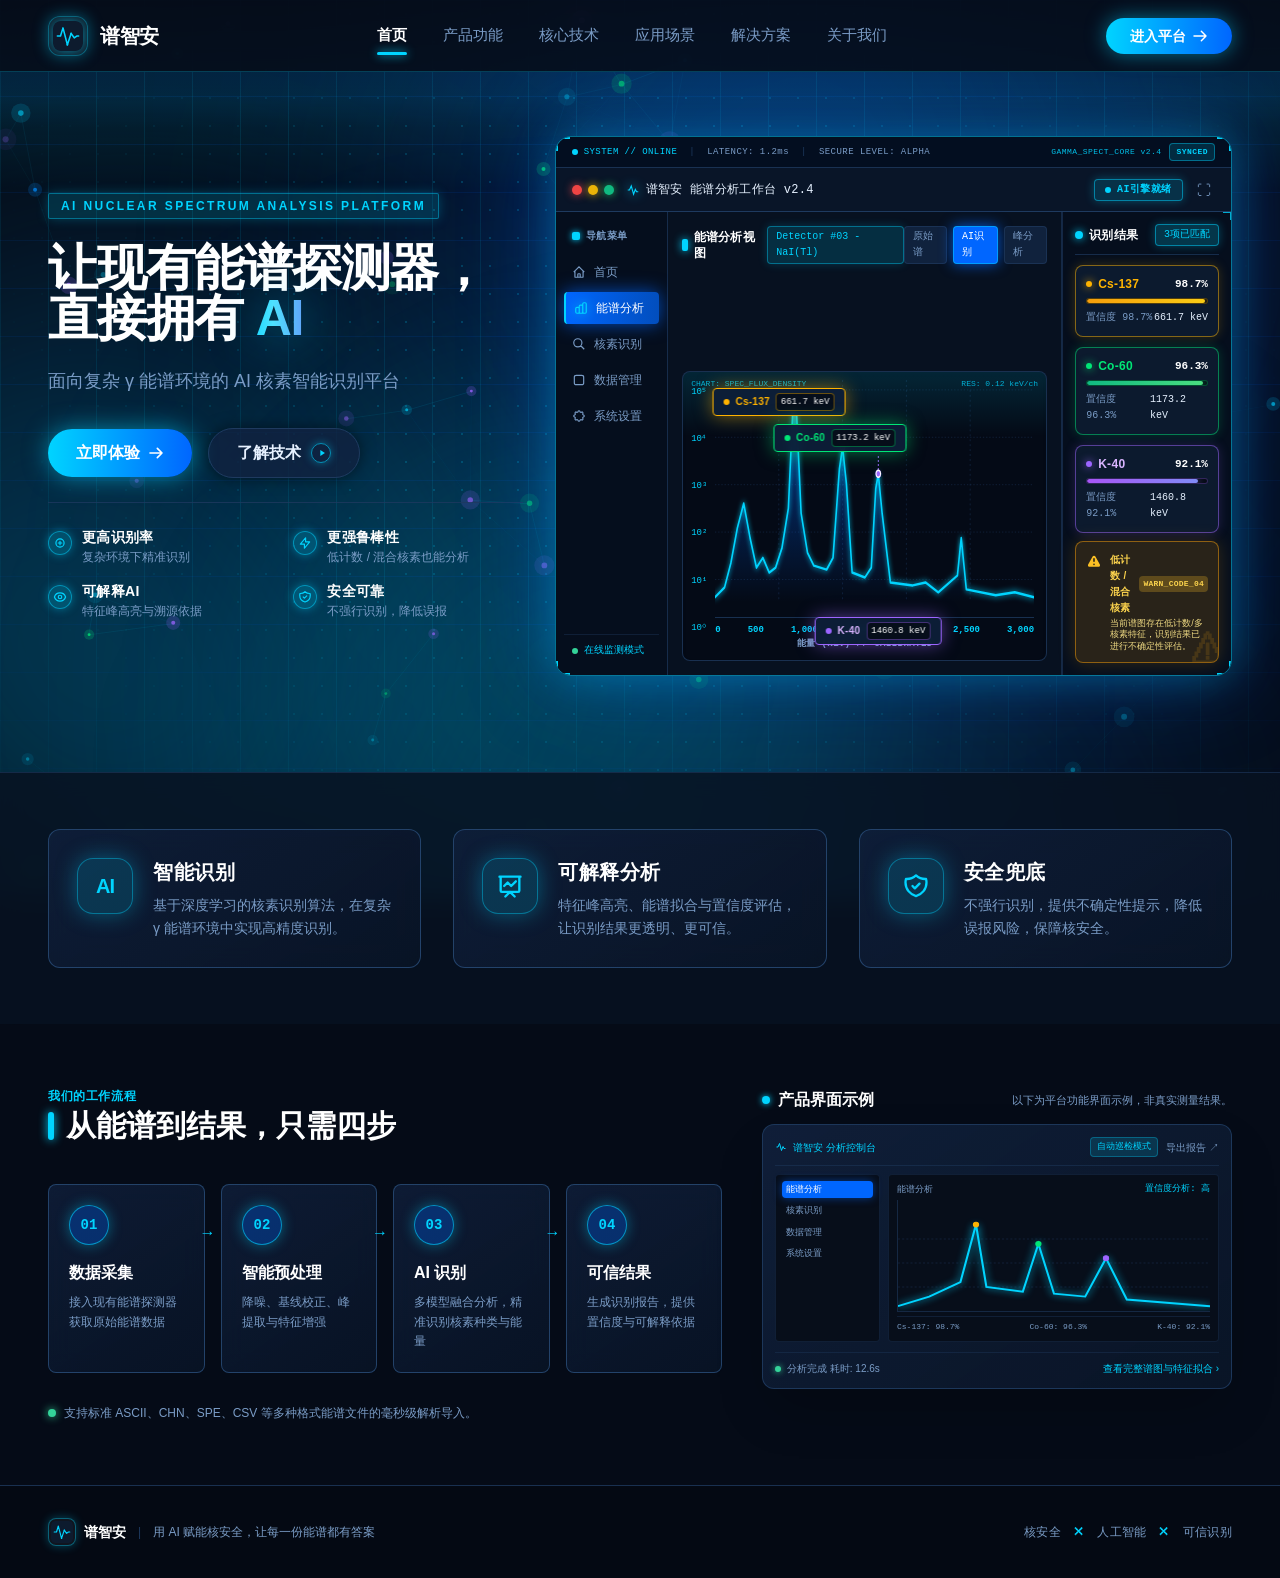
==== index.html @ 0383a260 "add index.html" ====
<!DOCTYPE html><html class="scroll-smooth" lang="zh-CN"><head>
<meta charset="utf-8">
<meta content="width=device-width, initial-scale=1.0" name="viewport">
<title>谱智安 - AI核素智能识别平台 | 让现有能谱探测器直接拥有AI</title>
<!-- Tailwind CSS CDN with plugins -->
<script src="assets/tailwind-plugins.js"></script>
<script>
    tailwind.config = {
      theme: {
        extend: {
          colors: {
            brand: {
              dark: '#070D18',
              card: '#0D1B2E',
              cardInner: '#112240',
              border: '#1E3A5F',
              borderLight: '#2A4E7A',
              cyan: '#00D4FF',
              blue: '#0066FF',
              textMuted: '#7A9CC6',
              textLight: '#E6F1FF'
            },
            nuclide: {
              cs: '#FFB300',
              co: '#00E676',
              k: '#9D65FF'
            }
          },
          fontFamily: {
            sans: ['-apple-system', 'BlinkMacSystemFont', '"PingFang SC"', '"Hiragino Sans GB"', '"Microsoft YaHei"', 'sans-serif']
          },
          boxShadow: {
            glowCyan: '0 0 25px rgba(0, 212, 255, 0.45)',
            glowBlue: '0 0 35px rgba(0, 102, 255, 0.55)',
            cardGlow: '0 8px 30px rgba(7, 13, 24, 0.8), 0 0 1px 1px rgba(30, 58, 95, 0.6)'
          }
        }
      }
    }
  </script>
<!-- BEGIN: StyleConfigurations -->
<style data-purpose="custom-layout-glow">
    body {
      background-color: #050b17;
      color: #E6F1FF;
      overflow-x: hidden;
      position: relative;
    }
    .spectrum-grid-line {
      stroke: rgba(30, 58, 95, 0.55);
      stroke-width: 1;
      stroke-dasharray: 2 3;
    }

    /* Ambient cyber aurora animations with enhanced visibility & contrast */
    @keyframes aurora-flow-1 {
      0%, 100% {
        transform: translate3d(0, 0, 0) scale(1);
        opacity: 0.45;
      }
      50% {
        transform: translate3d(-50px, 60px, 0) scale(1.25);
        opacity: 0.70;
      }
    }
    @keyframes aurora-flow-2 {
      0%, 100% {
        transform: translate3d(0, 0, 0) scale(1);
        opacity: 0.40;
      }
      50% {
        transform: translate3d(60px, -50px, 0) scale(1.3);
        opacity: 0.65;
      }
    }
    @keyframes sweep-line {
      0% {
        transform: translateY(-100%);
        opacity: 0;
      }
      20% {
        opacity: 0.55;
      }
      80% {
        opacity: 0.4;
      }
      100% {
        transform: translateY(120vh);
        opacity: 0;
      }
    }
    @keyframes pulse-energy-ring {
      0% {
        transform: scale(0.9);
        opacity: 0.7;
      }
      50% {
        transform: scale(1.05);
        opacity: 0.25;
      }
      100% {
        transform: scale(0.9);
        opacity: 0.7;
      }
    }
    @keyframes radar-ripple {
      0% {
        r: 3.5;
        opacity: 0.9;
      }
      100% {
        r: 14;
        opacity: 0;
      }
    }
    .radar-ring {
      animation: radar-ripple 2s cubic-bezier(0.2, 0.6, 0.35, 1) infinite;
      transform-origin: center;
    }

    .aurora-glow-1 {
      animation: aurora-flow-1 14s ease-in-out infinite alternate;
      will-change: transform, opacity;
    }
    .aurora-glow-2 {
      animation: aurora-flow-2 17s ease-in-out infinite alternate;
      will-change: transform, opacity;
    }
    .light-sweep-beam {
      animation: sweep-line 6s cubic-bezier(0.4, 0, 0.2, 1) infinite;
    }
    .light-sweep-beam-secondary {
      animation: sweep-line 8.5s cubic-bezier(0.4, 0, 0.2, 1) infinite;
      animation-delay: -3s;
    }

    /* Cyber matrix grid overlay with distinct bright coordinates */
    .bg-matrix-grid {
      background-size: 48px 48px;
      background-image: 
        linear-gradient(to right, rgba(0, 212, 255, 0.12) 1px, transparent 1px),
        linear-gradient(to bottom, rgba(0, 102, 255, 0.12) 1px, transparent 1px);
      mask-image: radial-gradient(ellipse 95% 85% at 50% 30%, black 45%, transparent 95%);
      -webkit-mask-image: radial-gradient(ellipse 95% 85% at 50% 30%, black 45%, transparent 95%);
    }

    .bg-radial-dots {
      background-image: radial-gradient(rgba(0, 212, 255, 0.35) 1.2px, transparent 1.2px);
      background-size: 28px 28px;
      mask-image: radial-gradient(circle at 50% 40%, black 30%, transparent 80%);
      -webkit-mask-image: radial-gradient(circle at 50% 40%, black 30%, transparent 80%);
    }

    /* Holographic scanline overlay on chart */
    .scanline-effect {
      background: repeating-linear-gradient(
        0deg,
        rgba(0, 212, 255, 0.08) 0px,
        rgba(0, 212, 255, 0.08) 1px,
        transparent 1px,
        transparent 4px
      );
    }

    @media (prefers-reduced-motion: reduce) {
      .aurora-glow-1, .aurora-glow-2, .light-sweep-beam, .light-sweep-beam-secondary, #quantum-canvas, .radar-ring {
        animation: none !important;
      }
    }
  </style>
<style data-purpose="glass-effects">
    .glass-nav {
      background: rgba(6, 13, 26, 0.88);
      backdrop-filter: blur(20px);
      -webkit-backdrop-filter: blur(20px);
      border-bottom: 1px solid rgba(0, 212, 255, 0.25);
    }
    .mockup-window {
      background: linear-gradient(180deg, rgba(14, 28, 54, 0.95) 0%, rgba(7, 16, 32, 0.98) 100%);
      box-shadow: 0 25px 60px -15px rgba(0, 0, 0, 0.9), 0 0 0 1px rgba(0, 212, 255, 0.4), 0 0 50px rgba(0, 102, 255, 0.28);
    }
    .subtle-card {
      background: linear-gradient(145deg, rgba(17, 34, 64, 0.72) 0%, rgba(9, 20, 38, 0.88) 100%);
      border: 1px solid rgba(42, 78, 122, 0.8);
      backdrop-filter: blur(12px);
    }
    .subtle-card:hover {
      border-color: rgba(0, 212, 255, 0.6);
      box-shadow: 0 0 25px rgba(0, 212, 255, 0.22);
    }
  </style>
<!-- END: StyleConfigurations -->
</head>
<body class="min-h-screen flex flex-col font-sans antialiased text-brand-textLight selection:bg-brand-cyan selection:text-brand-dark relative bg-[#050b17]">
<!-- BEGIN: CyberDeepSpaceDynamicBackground -->
<div aria-hidden="true" class="fixed inset-0 pointer-events-none overflow-hidden z-0" id="tech-ambient-bg">
<!-- Interactive Cursor Spotlight Glow -->
<div class="absolute w-[500px] h-[500px] rounded-full bg-radial from-brand-cyan/20 via-brand-blue/15 to-transparent blur-[110px] transform -translate-x-1/2 -translate-y-1/2 transition-transform duration-75 ease-out pointer-events-none opacity-80" id="cursor-glow" style="left: 50%; top: 35%;"></div>
<!-- Layer 1: Enhanced Base Cyber Aurora Glow Orbs with stronger opacity -->
<div class="aurora-glow-1 absolute -top-[12%] right-[2%] w-[780px] h-[780px] rounded-full bg-gradient-to-br from-brand-blue/50 via-[#0d3b85]/40 to-transparent blur-[140px]"></div>
<div class="aurora-glow-2 absolute top-[25%] -left-[12%] w-[680px] h-[680px] rounded-full bg-gradient-to-tr from-brand-cyan/40 via-[#0369a1]/35 to-transparent blur-[130px]"></div>
<div class="aurora-glow-1 absolute top-[62%] right-[12%] w-[720px] h-[720px] rounded-full bg-gradient-to-tl from-[#4f46e5]/35 via-[#0284c7]/30 to-transparent blur-[150px]" style="animation-delay: -7s;"></div>
<div class="aurora-glow-2 absolute bottom-[-10%] left-[20%] w-[600px] h-[600px] rounded-full bg-brand-cyan/20 blur-[130px]" style="animation-delay: -11s;"></div>
<!-- Layer 2: Cyber Matrix Grid & Energy Star Coordinates -->
<div class="absolute inset-0 bg-matrix-grid opacity-85"></div>
<div class="absolute inset-0 bg-radial-dots opacity-55"></div>
<!-- Layer 3: Dynamic Holographic Sweep Laser Beams -->
<div class="light-sweep-beam absolute inset-x-0 h-48 bg-gradient-to-b from-transparent via-brand-cyan/[0.12] to-transparent pointer-events-none"></div>
<div class="light-sweep-beam-secondary absolute inset-x-0 h-32 bg-gradient-to-b from-transparent via-[#0066FF]/[0.1] to-transparent pointer-events-none"></div>
<!-- Layer 4: Interactive Quantum Particles / Gamma Pulse Ray Network Canvas -->
<canvas class="absolute inset-0 w-full h-full pointer-events-none opacity-90 z-0" id="quantum-canvas"></canvas>
</div>
<!-- END: CyberDeepSpaceDynamicBackground -->
<div class="relative z-10 flex flex-col min-h-screen">
<!-- BEGIN: MainHeader -->
<header class="sticky top-0 z-50 w-full h-[72px] glass-nav transition-all duration-300">
<div class="max-w-[1440px] mx-auto h-full px-6 lg:px-12 flex items-center justify-between">
<!-- Brand Logo Area -->
<a class="flex items-center gap-3 group" href="#" title="谱智安 AI核素智能识别平台">
<div class="relative flex items-center justify-center w-10 h-10 rounded-xl bg-white/5 p-1 border border-brand-cyan/40 shadow-[0_0_15px_rgba(0,212,255,0.4)] group-hover:shadow-[0_0_22px_rgba(0,212,255,0.8)] overflow-hidden transition-all"><img src="assets/logo.svg" alt="谱智安 Logo" class="w-full h-full object-contain rounded-lg filter drop-shadow-[0_0_6px_rgba(0,212,255,0.6)]"></div>
<span class="text-xl font-bold tracking-tight text-white group-hover:text-brand-cyan transition-colors">谱智安</span>
</a>
<!-- Center Nav Items -->
<nav aria-label="主导航菜单" class="hidden md:flex items-center space-x-9 text-[15px] font-medium">
<a class="relative text-white font-semibold py-2" href="index.html">
          首页
          <span class="absolute bottom-0 left-0 w-full h-[2.5px] bg-brand-cyan rounded-full shadow-[0_0_10px_#00D4FF]"></span>
</a>
<a class="text-brand-textMuted hover:text-white transition-colors py-2" href="product-features.html">产品功能</a>
<a class="text-brand-textMuted hover:text-white transition-colors py-2" href="core-technology.html">核心技术</a>
<a class="text-brand-textMuted hover:text-white transition-colors py-2" href="application-scenarios.html">应用场景</a>
<a class="text-brand-textMuted hover:text-white transition-colors py-2" href="solutions.html">解决方案</a>
<a class="text-brand-textMuted hover:text-white transition-colors py-2" href="about.html">关于我们</a>
</nav>
<!-- Action Button Area -->
<div class="flex items-center">
<a class="relative group inline-flex items-center justify-center px-6 py-2 rounded-full text-sm font-semibold text-white bg-gradient-to-r from-brand-cyan to-brand-blue shadow-[0_0_20px_rgba(0,212,255,0.5)] hover:shadow-[0_0_30px_rgba(0,212,255,0.85)] transform hover:-translate-y-0.5 transition-all" href="platform.html">
<span class="">进入平台</span>
<svg class="w-4 h-4 ml-1.5 transform group-hover:translate-x-1 transition-transform" fill="none" stroke="currentColor" viewBox="0 0 24 24">
<path d="M14 5l7 7m0 0l-7 7m7-7H3" stroke-linecap="round" stroke-linejoin="round" stroke-width="2.2"></path>
</svg>
</a>
</div>
</div>
</header>
<!-- END: MainHeader -->
<main class="flex-grow">
<!-- BEGIN: HeroSection -->
<section class="relative pt-12 pb-16 lg:pt-16 lg:pb-24 overflow-hidden" data-purpose="hero-banner" id="home">
<div class="max-w-[1440px] mx-auto px-6 lg:px-12">
<div class="grid grid-cols-1 lg:grid-cols-12 gap-10 lg:gap-8 items-center">
<!-- Hero Left Content -->
<div class="lg:col-span-5 flex flex-col justify-center space-y-6">
<!-- English Kicker -->
<div class="inline-flex items-center">
<span class="text-xs font-bold tracking-[0.2em] text-brand-cyan uppercase bg-brand-cyan/15 px-3 py-1 rounded-sm border border-brand-cyan/40 shadow-[0_0_12px_rgba(0,212,255,0.25)]">
                AI NUCLEAR SPECTRUM ANALYSIS PLATFORM
              </span>
</div>
<!-- Main Heading -->
<h1 class="text-4xl sm:text-5xl xl:text-[50px] font-extrabold tracking-tight leading-[1.2] text-white">
              让现有能谱探测器，<br>
              直接拥有<span class="text-transparent bg-clip-text bg-gradient-to-r from-brand-cyan via-[#4ee1ff] to-blue-400 drop-shadow-[0_0_25px_rgba(0,212,255,0.6)]"> AI</span>
</h1>
<!-- Subtitle -->
<p class="text-lg text-brand-textMuted leading-relaxed max-w-xl">
              面向复杂 γ 能谱环境的 AI 核素智能识别平台
            </p>
<!-- CTA Buttons -->
<div class="flex flex-wrap items-center gap-4 pt-2">
<a class="inline-flex items-center px-7 py-3 rounded-full text-base font-semibold text-white bg-gradient-to-r from-brand-cyan to-brand-blue shadow-[0_0_24px_rgba(0,212,255,0.55)] hover:shadow-[0_0_36px_rgba(0,212,255,0.85)] transform hover:-translate-y-0.5 transition-all" href="#experience">
                立即体验
                <svg class="w-4 h-4 ml-2" fill="none" stroke="currentColor" viewBox="0 0 24 24">
<path d="M14 5l7 7m0 0l-7 7m7-7H3" stroke-linecap="round" stroke-linejoin="round" stroke-width="2.5"></path>
</svg>
</a>
<a class="inline-flex items-center px-7 py-3 rounded-full text-base font-semibold text-brand-textLight bg-[#112240]/80 hover:bg-[#162a4d] border border-brand-border hover:border-brand-cyan/70 transition-all shadow-[0_0_15px_rgba(0,0,0,0.5)]" href="core-technology.html">
                了解技术
                <div class="w-5 h-5 ml-2.5 rounded-full border border-brand-cyan/60 flex items-center justify-center pl-0.5 shadow-[0_0_8px_rgba(0,212,255,0.4)]">
<svg class="w-2.5 h-2.5 fill-current text-brand-cyan" viewBox="0 0 24 24">
<path d="M8 5v14l11-7z"></path>
</svg>
</div>
</a>
</div>
<!-- 4 Micro Indicators -->
<div class="grid grid-cols-2 gap-4 pt-6 border-t border-brand-border/80">
<!-- Item 1 -->
<div class="flex items-start space-x-2.5">
<div class="mt-1 w-6 h-6 rounded-full bg-brand-cyan/20 border border-brand-cyan/50 flex items-center justify-center shrink-0 shadow-[0_0_10px_rgba(0,212,255,0.4)]">
<svg class="w-3.5 h-3.5 text-brand-cyan" fill="none" stroke="currentColor" viewBox="0 0 24 24">
<circle cx="12" cy="12" r="7" stroke-width="2"></circle>
<path d="M12 9v6m-3-3h6" stroke-linecap="round" stroke-width="2"></path>
</svg>
</div>
<div>
<div class="text-sm font-bold text-white tracking-wide">更高识别率</div>
<div class="text-xs text-brand-textMuted mt-0.5">复杂环境下精准识别</div>
</div>
</div>
<!-- Item 2 -->
<div class="flex items-start space-x-2.5">
<div class="mt-1 w-6 h-6 rounded-full bg-brand-cyan/20 border border-brand-cyan/50 flex items-center justify-center shrink-0 shadow-[0_0_10px_rgba(0,212,255,0.4)]">
<svg class="w-3.5 h-3.5 text-brand-cyan" fill="none" stroke="currentColor" viewBox="0 0 24 24">
<path d="M13 10V3L4 14h7v7l9-11h-7z" stroke-linecap="round" stroke-linejoin="round" stroke-width="2"></path>
</svg>
</div>
<div>
<div class="text-sm font-bold text-white tracking-wide">更强鲁棒性</div>
<div class="text-xs text-brand-textMuted mt-0.5">低计数 / 混合核素也能分析</div>
</div>
</div>
<!-- Item 3 -->
<div class="flex items-start space-x-2.5">
<div class="mt-1 w-6 h-6 rounded-full bg-brand-cyan/20 border border-brand-cyan/50 flex items-center justify-center shrink-0 shadow-[0_0_10px_rgba(0,212,255,0.4)]">
<svg class="w-3.5 h-3.5 text-brand-cyan" fill="none" stroke="currentColor" viewBox="0 0 24 24">
<path d="M15 12a3 3 0 11-6 0 3 3 0 016 0z" stroke-linecap="round" stroke-linejoin="round" stroke-width="2"></path>
<path d="M2.458 12C3.732 7.943 7.523 5 12 5c4.478 0 8.268 2.943 9.542 7-1.274 4.057-5.064 7-9.542 7-4.477 0-8.268-2.943-9.542-7z" stroke-linecap="round" stroke-linejoin="round" stroke-width="2"></path>
</svg>
</div>
<div>
<div class="text-sm font-bold text-white tracking-wide">可解释AI</div>
<div class="text-xs text-brand-textMuted mt-0.5">特征峰高亮与溯源依据</div>
</div>
</div>
<!-- Item 4 -->
<div class="flex items-start space-x-2.5">
<div class="mt-1 w-6 h-6 rounded-full bg-brand-cyan/20 border border-brand-cyan/50 flex items-center justify-center shrink-0 shadow-[0_0_10px_rgba(0,212,255,0.4)]">
<svg class="w-3.5 h-3.5 text-brand-cyan" fill="none" stroke="currentColor" viewBox="0 0 24 24">
<path d="M9 12l2 2 4-4m5.618-4.016A11.955 11.955 0 0112 2.944a11.955 11.955 0 01-8.618 3.04A12.02 12.02 0 003 9c0 5.591 3.824 10.29 9 11.622 5.176-1.332 9-6.03 9-11.622 0-1.042-.133-2.052-.382-3.016z" stroke-linecap="round" stroke-linejoin="round" stroke-width="2"></path>
</svg>
</div>
<div>
<div class="text-sm font-bold text-white tracking-wide">安全可靠</div>
<div class="text-xs text-brand-textMuted mt-0.5">不强行识别，降低误报</div>
</div>
</div>
</div>
</div>
<!-- Hero Right Mockup Window -->
<div class="lg:col-span-7 relative">
<!-- Window Glow Edge -->
<div class="mockup-window rounded-2xl overflow-hidden border border-brand-cyan/50 text-xs relative select-none shadow-[0_0_40px_rgba(0,212,255,0.28),0_0_90px_rgba(0,102,255,0.35)] backdrop-blur-md bg-[#071325]/95">
<!-- Sci-Fi HUD Corner Tech Accents -->
<div class="absolute top-0 left-0 w-3.5 h-3.5 border-t-2 border-l-2 border-brand-cyan pointer-events-none z-20"></div>
<div class="absolute top-0 right-0 w-3.5 h-3.5 border-t-2 border-r-2 border-brand-cyan pointer-events-none z-20"></div>
<div class="absolute bottom-0 left-0 w-3.5 h-3.5 border-b-2 border-l-2 border-brand-cyan pointer-events-none z-20"></div>
<div class="absolute bottom-0 right-0 w-3.5 h-3.5 border-b-2 border-r-2 border-brand-cyan pointer-events-none z-20"></div>
<!-- Top Futuristic Telemetry Ticker -->
<div class="bg-[#030e20] border-b border-brand-border/80 px-4 py-1.5 flex items-center justify-between font-mono text-[9px] text-brand-textMuted tracking-wider">
<div class="flex items-center space-x-3">
<span class="flex items-center text-brand-cyan"><span class="w-1.5 h-1.5 rounded-full bg-brand-cyan animate-ping mr-1.5"></span>SYSTEM // ONLINE</span>
<span class="text-brand-border">|</span>
<span class="">LATENCY: 1.2ms</span>
<span class="text-brand-border">|</span>
<span class="">SECURE LEVEL: ALPHA</span>
</div>
<div class="flex items-center space-x-2 text-[8px] text-brand-cyan/90">
<span class="">GAMMA_SPECT_CORE v2.4</span>
<span class="px-1.5 py-0.2 rounded bg-brand-cyan/15 border border-brand-cyan/40 text-brand-cyan font-bold">SYNCED</span>
</div>
</div>
<!-- Window Header Bar -->
<div class="h-11 bg-[#091528] border-b border-brand-border px-4 flex items-center justify-between">
<div class="flex items-center space-x-3">
<div class="flex items-center space-x-1.5">
<span class="w-2.5 h-2.5 rounded-full bg-red-500 inline-block shadow-[0_0_8px_rgba(239,68,68,0.9)]"></span>
<span class="w-2.5 h-2.5 rounded-full bg-yellow-500 inline-block shadow-[0_0_8px_rgba(234,179,8,0.9)]"></span>
<span class="w-2.5 h-2.5 rounded-full bg-emerald-500 inline-block shadow-[0_0_8px_rgba(34,197,94,0.9)]"></span>
</div>
<span class="text-brand-textLight text-xs font-mono ml-2 flex items-center tracking-wide font-medium">
<svg class="w-3.5 h-3.5 text-brand-cyan mr-1.5 drop-shadow-[0_0_6px_#00D4FF]" fill="none" stroke="currentColor" stroke-width="2" viewBox="0 0 24 24">
<path d="M3 12h3l3-7 4 14 3-8 2 4h3"></path>
</svg>
        谱智安 能谱分析工作台 v2.4
      </span>
</div>
<div class="flex items-center space-x-2.5">
<div class="flex items-center space-x-1.5 bg-brand-cyan/15 border border-brand-cyan/50 px-2.5 py-0.5 rounded shadow-[0_0_10px_rgba(0,212,255,0.3)]">
<span class="w-1.5 h-1.5 rounded-full bg-brand-cyan animate-pulse"></span>
<span class="text-brand-cyan text-[10px] font-mono font-semibold tracking-wider">AI引擎就绪</span>
</div>
<span class="text-brand-textMuted hover:text-white cursor-pointer px-1 text-sm transition-colors">⛶</span>
</div>
</div>
<!-- Main Inner Container: Sidebar + Spectrum Chart + Right Panel -->
<div class="grid grid-cols-12 min-h-[420px] bg-[#071325]">
<!-- Mockup Left Navigation Sidebar -->
<div class="col-span-2 bg-[#050e1d] border-r border-brand-border/70 p-2 flex flex-col justify-between">
<div class="space-y-1">
<div class="px-2 py-2 text-[11px] font-bold text-brand-textMuted flex items-center space-x-1.5">
<span class="w-2 h-2 rounded-sm bg-brand-cyan shadow-[0_0_6px_#00D4FF]"></span>
<span class="tracking-wider uppercase text-[10px]">导航菜单</span>
</div>
<a class="flex items-center px-2 py-2 rounded text-brand-textMuted hover:text-white hover:bg-white/5 transition-colors group" href="#">
<svg class="w-3.5 h-3.5 mr-2 group-hover:text-brand-cyan transition-colors" fill="none" stroke="currentColor" viewBox="0 0 24 24"><path d="M3 12l2-2m0 0l7-7 7 7M5 10v10a1 1 0 001 1h3m10-11l2 2m-2-2v10a1 1 0 01-1 1h-3m-6 0a1 1 0 001-1v-4a1 1 0 011-1h2a1 1 0 011 1v4a1 1 0 001 1m-6 0h6" stroke-width="2"></path></svg>
          首页
        </a>
<a class="flex items-center px-2 py-2 rounded bg-gradient-to-r from-brand-blue to-[#024ebd] text-white font-medium shadow-[0_0_18px_rgba(0,102,255,0.7)] border-l-2 border-brand-cyan" href="#">
<svg class="w-3.5 h-3.5 mr-2 text-brand-cyan drop-shadow-[0_0_6px_#00D4FF]" fill="none" stroke="currentColor" viewBox="0 0 24 24"><path d="M9 19v-6a2 2 0 00-2-2H5a2 2 0 00-2 2v6a2 2 0 002 2h2a2 2 0 002-2zm0 0V9a2 2 0 012-2h2a2 2 0 012 2v10m-6 0a2 2 0 002 2h2a2 2 0 002-2m0 0V5a2 2 0 012-2h2a2 2 0 012 2v14a2 2 0 01-2 2h-2a2 2 0 01-2-2z" stroke-width="2"></path></svg>
          能谱分析
        </a>
<a class="flex items-center px-2 py-2 rounded text-brand-textMuted hover:text-white hover:bg-white/5 transition-colors group" href="#">
<svg class="w-3.5 h-3.5 mr-2 group-hover:text-brand-cyan transition-colors" fill="none" stroke="currentColor" viewBox="0 0 24 24"><path d="M21 21l-6-6m2-5a7 7 0 11-14 0 7 7 0 0114 0z" stroke-width="2"></path></svg>
          核素识别
        </a>
<a class="flex items-center px-2 py-2 rounded text-brand-textMuted hover:text-white hover:bg-white/5 transition-colors group" href="#">
<svg class="w-3.5 h-3.5 mr-2 group-hover:text-brand-cyan transition-colors" fill="none" stroke="currentColor" viewBox="0 0 24 24"><path d="M4 7v10c0 2 1.5 3 3.5 3h9c2 0 3.5-1 3.5-3V7c0-2-1.5-3-3.5-3h-9C5.5 4 4 5 4 7z" stroke-width="2"></path></svg>
          数据管理
        </a>
<a class="flex items-center px-2 py-2 rounded text-brand-textMuted hover:text-white hover:bg-white/5 transition-colors group" href="#">
<svg class="w-3.5 h-3.5 mr-2 group-hover:text-brand-cyan transition-colors" fill="none" stroke="currentColor" viewBox="0 0 24 24"><path d="M10.325 4.317c.426-1.756 2.924-1.756 3.35 0a1.724 1.724 0 002.573 1.066c1.543-.94 3.31.826 2.37 2.37a1.724 1.724 0 001.065 2.572c1.756.426 1.756 2.924 0 3.35a1.724 1.724 0 00-1.066 2.573c.94 1.543-.826 3.31-2.37 2.37a1.724 1.724 0 00-2.572 1.065c-.426 1.756-2.924 1.756-3.35 0a1.724 1.724 0 00-2.573-1.066c-1.543.94-3.31-.826-2.37-2.37a1.724 1.724 0 00-1.065-2.572c-1.756-.426-1.756-2.924 0-3.35a1.724 1.724 0 001.066-2.573c-.94-1.543.826-3.31 2.37-2.37.996.608 2.296.07 2.572-1.065z" stroke-width="2"></path></svg>
          系统设置
        </a>
</div>
<div class="px-2 py-2 text-[10px] text-brand-cyan border-t border-brand-border/40 font-mono flex items-center space-x-1.5">
<span class="w-1.5 h-1.5 rounded-full bg-emerald-400 animate-pulse"></span>
<span class="">在线监测模式</span>
</div>
</div>
<!-- Spectrum Graph Canvas Simulation Area -->
<div class="col-span-7 p-3.5 flex flex-col justify-between border-r border-brand-border/60 relative bg-[#071120]">
<!-- Spectrum Canvas Header Bar -->
<div class="flex items-center justify-between mb-2">
<div class="flex items-center space-x-2">
<span class="text-xs font-semibold text-white tracking-wide flex items-center">
<span class="w-1.5 h-3 bg-brand-cyan mr-1.5 rounded-sm shadow-[0_0_8px_#00D4FF]"></span>
            能谱分析视图
          </span>
<span class="text-[10px] font-mono text-brand-cyan bg-brand-cyan/15 border border-brand-cyan/40 px-2 py-0.5 rounded shadow-[0_0_10px_rgba(0,212,255,0.2)]">Detector #03 - NaI(Tl)</span>
</div>
<!-- Action Pills -->
<div class="flex items-center space-x-1.5 font-mono">
<span class="px-2 py-0.5 text-[10px] rounded bg-[#10223D] text-brand-textMuted border border-brand-border/70 hover:text-white cursor-pointer transition-colors">原始谱</span>
<span class="px-2 py-0.5 text-[10px] rounded bg-brand-blue text-white font-medium shadow-[0_0_14px_rgba(0,102,255,0.8)] border border-brand-cyan/50">AI识别</span>
<span class="px-2 py-0.5 text-[10px] rounded bg-[#10223D] text-brand-textMuted border border-brand-border/70 hover:text-white cursor-pointer transition-colors">峰分析</span>
</div>
</div>
<!-- SVG Spectrum Chart with Sci-Fi Grid and Holographic Overlay -->
<div class="relative w-full h-[290px] bg-[#040a16] rounded-lg border border-brand-border/80 p-2 overflow-hidden flex flex-col justify-between shadow-inner">
<!-- Holographic HUD scanline beam overlay -->
<div class="pointer-events-none absolute inset-x-0 top-0 h-16 bg-gradient-to-b from-brand-cyan/20 to-transparent scanline-effect opacity-70 z-10"></div>
<!-- Top HUD corner markings inside graph -->
<div class="absolute top-1 left-2 text-[8px] font-mono text-brand-cyan/80 z-10">CHART: SPEC_FLUX_DENSITY</div>
<div class="absolute top-1 right-2 text-[8px] font-mono text-brand-cyan/80 z-10">RES: 0.12 keV/ch</div>
<!-- Y Axis Labels (Counts 10^0 - 10^5) -->
<div class="absolute left-2 top-3 bottom-6 flex flex-col justify-between text-[9px] font-mono text-brand-cyan select-none z-10">
<span class="hover:text-white transition-colors">10⁵</span>
<span class="hover:text-white transition-colors">10⁴</span>
<span class="hover:text-white transition-colors">10³</span>
<span class="hover:text-white transition-colors">10²</span>
<span class="hover:text-white transition-colors">10¹</span>
<span class="hover:text-white transition-colors">10⁰</span>
</div>
<!-- SVG Chart Graphic -->
<div class="ml-6 mr-1 h-[255px] relative">
<svg class="w-full h-full" preserveAspectRatio="none" viewBox="0 0 500 240">
<!-- Horizontal Grid Lines -->
<line class="spectrum-grid-line" x1="0" x2="500" y1="10" y2="10"></line>
<line class="spectrum-grid-line" x1="0" x2="500" y1="58" y2="58"></line>
<line class="spectrum-grid-line" x1="0" x2="500" y1="106" y2="106"></line>
<line class="spectrum-grid-line" x1="0" x2="500" y1="154" y2="154"></line>
<line class="spectrum-grid-line" x1="0" x2="500" y1="202" y2="202"></line>
<!-- Vertical Grid Lines (Energy) -->
<line class="spectrum-grid-line" x1="100" x2="100" y1="0" y2="225"></line>
<line class="spectrum-grid-line" x1="200" x2="200" y1="0" y2="225"></line>
<line class="spectrum-grid-line" x1="300" x2="300" y1="0" y2="225"></line>
<line class="spectrum-grid-line" x1="400" x2="400" y1="0" y2="225"></line>
<!-- Linear Gradient for Spectrum Area Fill -->
<defs>
<linearGradient id="spectrumGradient" x1="0" x2="0" y1="0" y2="1">
<stop offset="0%" stop-color="#00D4FF" stop-opacity="0.65"></stop>
<stop offset="40%" stop-color="#0066FF" stop-opacity="0.30"></stop>
<stop offset="100%" stop-color="#0066FF" stop-opacity="0.0"></stop>
</linearGradient>
<filter height="150%" id="neonGlow" width="150%" x="-25%" y="-25%">
<feGaussianBlur result="blur" stdDeviation="3"></feGaussianBlur>
<feMerge>
<feMergeNode in="blur"></feMergeNode>
<feMergeNode in="SourceGraphic"></feMergeNode>
</feMerge>
</filter>
</defs>
<!-- Spectrum Filled Area & Outline Curve with Glow Effect -->
<path d="M 0 220 L 15 210 L 25 185 L 35 150 L 45 125 L 55 160 L 65 190 L 75 180 L 85 195 L 95 190 L 105 170 L 115 130 L 122 30 L 128 35 L 135 135 L 145 175 L 155 188 L 175 192 L 185 180 L 195 90 L 200 68 L 206 105 L 215 195 L 235 200 L 245 190 L 252 110 L 256 95 L 262 135 L 275 205 L 310 208 L 330 205 L 350 215 L 380 198 L 386 160 L 394 212 L 440 218 L 470 215 L 500 220 L 500 225 L 0 225 Z" fill="url(#spectrumGradient)"></path>
<path d="M 0 220 L 15 210 L 25 185 L 35 150 L 45 125 L 55 160 L 65 190 L 75 180 L 85 195 L 95 190 L 105 170 L 115 130 L 122 30 L 128 35 L 135 135 L 145 175 L 155 188 L 175 192 L 185 180 L 195 90 L 200 68 L 206 105 L 215 195 L 235 200 L 245 190 L 252 110 L 256 95 L 262 135 L 275 205 L 310 208 L 330 205 L 350 215 L 380 198 L 386 160 L 394 212 L 440 218 L 470 215 L 500 220" fill="none" filter="url(#neonGlow)" stroke="#00D4FF" stroke-linecap="round" stroke-linejoin="round" stroke-width="2.5"></path>
<!-- Peak Highlight Markers with Radar Ripples -->
<!-- 1. Cs-137 Peak Indicator -->
<line stroke="#FFB300" stroke-dasharray="2 2" stroke-width="1.5" x1="122" x2="122" y1="30" y2="12"></line>
<circle class="radar-ring" cx="122" cy="30" fill="none" r="4" stroke="#FFB300"></circle>
<circle cx="122" cy="30" fill="#FFB300" r="3.5" stroke="#FFFFFF" stroke-width="1.5"></circle>
<!-- 2. Co-60 Peak Indicator -->
<line stroke="#00E676" stroke-dasharray="2 2" stroke-width="1.5" x1="200" x2="200" y1="68" y2="45"></line>
<circle class="radar-ring" cx="200" cy="68" fill="none" r="4" stroke="#00E676" style="animation-delay: 0.5s;"></circle>
<circle cx="200" cy="68" fill="#00E676" r="3.5" stroke="#FFFFFF" stroke-width="1.5"></circle>
<!-- 3. K-40 Peak Indicator -->
<line stroke="#9D65FF" stroke-dasharray="2 2" stroke-width="1.5" x1="256" x2="256" y1="95" y2="75"></line>
<circle class="radar-ring" cx="256" cy="95" fill="none" r="4" stroke="#9D65FF" style="animation-delay: 1s;"></circle>
<circle cx="256" cy="95" fill="#9D65FF" r="3.5" stroke="#FFFFFF" stroke-width="1.5"></circle>
</svg>
<!-- Interactive Peak Floating Tooltips with Sci-Fi HUD Badges -->
<!-- Cs-137 Bubble -->
<div class="absolute left-[20%] top-2 -translate-x-1/2 bg-[#0d1f38]/95 border border-nuclide-cs text-nuclide-cs px-2.5 py-1 rounded shadow-[0_0_18px_rgba(255,179,0,0.5)] flex items-center space-x-1.5 whitespace-nowrap z-20 backdrop-blur-sm">
<span class="w-1.5 h-1.5 rounded-full bg-nuclide-cs animate-ping"></span>
<span class="font-bold text-[10px] tracking-wide">Cs-137</span>
<span class="text-white font-mono text-[9px] bg-black/50 px-1 py-0.2 rounded border border-nuclide-cs/40">661.7 keV</span>
</div>
<!-- Co-60 Bubble -->
<div class="absolute left-[39%] top-11 -translate-x-1/2 bg-[#0d1f38]/95 border border-nuclide-co text-nuclide-co px-2.5 py-1 rounded shadow-[0_0_18px_rgba(0,230,118,0.5)] flex items-center space-x-1.5 whitespace-nowrap z-20 backdrop-blur-sm">
<span class="w-1.5 h-1.5 rounded-full bg-nuclide-co animate-ping"></span>
<span class="font-bold text-[10px] tracking-wide">Co-60</span>
<span class="text-white font-mono text-[9px] bg-black/50 px-1 py-0.2 rounded border border-nuclide-co/40">1173.2 keV</span>
</div>
<!-- K-40 Bubble -->
<div class="absolute left-[51%] top-18 -translate-x-1/2 bg-[#0d1f38]/95 border border-nuclide-k text-purple-300 px-2.5 py-1 rounded shadow-[0_0_18px_rgba(157,101,255,0.5)] flex items-center space-x-1.5 whitespace-nowrap z-20 backdrop-blur-sm">
<span class="w-1.5 h-1.5 rounded-full bg-nuclide-k animate-ping"></span>
<span class="font-bold text-[10px] tracking-wide">K-40</span>
<span class="text-white font-mono text-[9px] bg-black/50 px-1 py-0.2 rounded border border-nuclide-k/40">1460.8 keV</span>
</div>
</div>
<!-- X Axis Labels (Energy keV 0 - 3000) -->
<div class="ml-6 mr-1 flex justify-between text-[9px] font-mono text-brand-cyan border-t border-brand-border/80 pt-1 z-10 font-bold">
<span class="">0</span>
<span class="">500</span>
<span class="">1,000</span>
<span class="">1,500</span>
<span class="">2,000</span>
<span class="">2,500</span>
<span class="">3,000</span>
</div>
<div class="text-center text-[9px] text-brand-textMuted font-mono -mt-0.5 tracking-wider uppercase font-semibold">能量 (keV) // CALIBRATED</div>
</div>
</div>
<!-- Mockup Right Result Panel (Tactical Sci-Fi HUD Laboratory Style) -->
<div class="col-span-3 bg-[#050e1d] p-3 flex flex-col justify-between border-l border-brand-border/60 relative">
<div class="absolute top-0 right-0 w-2 h-2 border-t border-r border-brand-cyan/80 pointer-events-none"></div>
<div>
<div class="flex items-center justify-between pb-2 mb-2.5 border-b border-brand-border/70">
<span class="text-xs font-bold text-white flex items-center tracking-wide">
<span class="w-2 h-2 rounded-full bg-brand-cyan mr-1.5 shadow-[0_0_8px_#00D4FF]"></span>
            识别结果
          </span>
<span class="text-[10px] text-brand-cyan bg-brand-cyan/20 px-2 py-0.5 rounded font-mono border border-brand-cyan/50 shadow-[0_0_10px_rgba(0,212,255,0.3)]">3项已匹配</span>
</div>
<!-- Identified Nuclide List with Sci-Fi HUD Progress Bars -->
<div class="space-y-2.5">
<!-- Cs-137 Item -->
<div class="p-2.5 rounded-lg bg-[#0c1a2e] border border-nuclide-cs/50 hover:border-nuclide-cs transition-all shadow-[0_0_12px_rgba(255,179,0,0.2)] group">
<div class="flex items-center justify-between">
<span class="font-bold text-nuclide-cs text-xs flex items-center tracking-wide">
<span class="w-1.5 h-1.5 rounded-full bg-nuclide-cs mr-1.5 shadow-[0_0_8px_#FFB300]"></span>
                Cs-137
              </span>
<span class="text-[11px] font-mono font-bold text-white group-hover:text-nuclide-cs transition-colors">98.7%</span>
</div>
<!-- Mini Neon Progress Bar -->
<div class="w-full bg-[#050b14] h-1.5 rounded-full mt-1.5 overflow-hidden border border-nuclide-cs/30">
<div class="h-full bg-gradient-to-r from-amber-500 to-yellow-400 rounded-full shadow-[0_0_10px_rgba(255,179,0,0.9)]" style="width: 98.7%;"></div>
</div>
<div class="flex items-center justify-between text-[10px] text-brand-textMuted mt-1.5 font-mono">
<span class="">置信度 98.7%</span>
<span class="text-brand-textLight">661.7 keV</span>
</div>
</div>
<!-- Co-60 Item -->
<div class="p-2.5 rounded-lg bg-[#0c1a2e] border border-nuclide-co/50 hover:border-nuclide-co transition-all shadow-[0_0_12px_rgba(0,230,118,0.2)] group">
<div class="flex items-center justify-between">
<span class="font-bold text-nuclide-co text-xs flex items-center tracking-wide">
<span class="w-1.5 h-1.5 rounded-full bg-nuclide-co mr-1.5 shadow-[0_0_8px_#00E676]"></span>
                Co-60
              </span>
<span class="text-[11px] font-mono font-bold text-white group-hover:text-nuclide-co transition-colors">96.3%</span>
</div>
<!-- Mini Neon Progress Bar -->
<div class="w-full bg-[#050b14] h-1.5 rounded-full mt-1.5 overflow-hidden border border-nuclide-co/30">
<div class="h-full bg-gradient-to-r from-emerald-500 to-green-400 rounded-full shadow-[0_0_10px_rgba(0,230,118,0.9)]" style="width: 96.3%;"></div>
</div>
<div class="flex items-center justify-between text-[10px] text-brand-textMuted mt-1.5 font-mono">
<span class="">置信度 96.3%</span>
<span class="text-brand-textLight">1173.2 keV</span>
</div>
</div>
<!-- K-40 Item -->
<div class="p-2.5 rounded-lg bg-[#0c1a2e] border border-nuclide-k/50 hover:border-nuclide-k transition-all shadow-[0_0_12px_rgba(157,101,255,0.2)] group">
<div class="flex items-center justify-between">
<span class="font-bold text-purple-300 text-xs flex items-center tracking-wide">
<span class="w-1.5 h-1.5 rounded-full bg-nuclide-k mr-1.5 shadow-[0_0_8px_#9D65FF]"></span>
                K-40
              </span>
<span class="text-[11px] font-mono font-bold text-white group-hover:text-purple-300 transition-colors">92.1%</span>
</div>
<!-- Mini Neon Progress Bar -->
<div class="w-full bg-[#050b14] h-1.5 rounded-full mt-1.5 overflow-hidden border border-nuclide-k/30">
<div class="h-full bg-gradient-to-r from-purple-500 to-indigo-400 rounded-full shadow-[0_0_10px_rgba(157,101,255,0.9)]" style="width: 92.1%;"></div>
</div>
<div class="flex items-center justify-between text-[10px] text-brand-textMuted mt-1.5 font-mono">
<span class="">置信度 92.1%</span>
<span class="text-brand-textLight">1460.8 keV</span>
</div>
</div>
</div>
</div>
<!-- Bottom Risk / Uncertainty Notification Callout -->
<div class="p-2.5 rounded-lg bg-amber-500/15 border border-amber-500/50 text-amber-200 mt-2 shadow-[0_0_18px_rgba(245,158,11,0.2)] relative overflow-hidden">
<div class="absolute -right-2 -bottom-2 text-amber-500/15 text-4xl font-bold select-none pointer-events-none">⚠</div>
<div class="flex items-start space-x-2 relative z-10">
<svg class="w-4 h-4 text-amber-400 shrink-0 mt-0.5 animate-pulse" fill="currentColor" viewBox="0 0 20 20">
<path clip-rule="evenodd" d="M8.257 3.099c.765-1.36 2.722-1.36 3.486 0l5.58 9.92c.75 1.334-.213 2.98-1.742 2.98H4.42c-1.53 0-2.493-1.646-1.743-2.98l5.58-9.92zM11 13a1 1 0 11-2 0 1 1 0 012 0zm-1-8a1 1 0 00-1 1v3a1 1 0 002 0V6a1 1 0 00-1-1z" fill-rule="evenodd"></path>
</svg>
<div>
<div class="font-bold text-[10px] text-amber-300 tracking-wide flex items-center">
<span class="">低计数 / 混合核素</span>
<span class="ml-1.5 px-1 py-0.2 rounded text-[8px] bg-amber-400/25 text-amber-300 font-mono">WARN_CODE_04</span>
</div>
<p class="text-[9px] text-amber-200/95 leading-tight mt-0.5">
              当前谱图存在低计数/多核素特征，识别结果已进行不确定性评估。
            </p>
</div>
</div>
</div>
</div>
</div>
</div>
</div>
</div>
</div>
</section>
<!-- END: HeroSection -->
<!-- BEGIN: CoreAdvantagesSection -->
<section class="py-14 bg-[#081222]/85 border-t border-brand-border/60 backdrop-blur-md relative" data-purpose="three-core-pillars">
<div class="max-w-[1440px] mx-auto px-6 lg:px-12">
<div class="grid grid-cols-1 md:grid-cols-3 gap-6 lg:gap-8">
<!-- Card 1: 智能识别 -->
<div class="subtle-card rounded-xl p-7 flex items-start space-x-5 transition-all duration-300">
<div class="w-14 h-14 rounded-2xl bg-brand-cyan/15 border border-brand-cyan/40 flex items-center justify-center shrink-0 shadow-[0_0_22px_rgba(0,212,255,0.35)]">
<span class="font-extrabold text-brand-cyan text-xl tracking-tighter">AI</span>
</div>
<div>
<h3 class="text-xl font-bold text-white mb-2 tracking-wide">智能识别</h3>
<p class="text-sm text-brand-textMuted leading-relaxed">
          基于深度学习的核素识别算法，在复杂 γ 能谱环境中实现高精度识别。
        </p>
</div>
</div>
<!-- Card 2: 可解释分析 -->
<div class="subtle-card rounded-xl p-7 flex items-start space-x-5 transition-all duration-300">
<div class="w-14 h-14 rounded-2xl bg-brand-cyan/15 border border-brand-cyan/40 flex items-center justify-center shrink-0 shadow-[0_0_22px_rgba(0,212,255,0.35)]">
<svg class="w-7 h-7 text-brand-cyan" fill="none" stroke="currentColor" viewBox="0 0 24 24">
<path d="M7 12l3-3 3 3 4-4M8 21l4-4 4 4M3 4h18M4 4h16v12a1 1 0 01-1 1H5a1 1 0 01-1-1V4z" stroke-linecap="round" stroke-linejoin="round" stroke-width="2"></path>
</svg>
</div>
<div>
<h3 class="text-xl font-bold text-white mb-2 tracking-wide">可解释分析</h3>
<p class="text-sm text-brand-textMuted leading-relaxed">
          特征峰高亮、能谱拟合与置信度评估，让识别结果更透明、更可信。
        </p>
</div>
</div>
<!-- Card 3: 安全兜底 -->
<div class="subtle-card rounded-xl p-7 flex items-start space-x-5 transition-all duration-300">
<div class="w-14 h-14 rounded-2xl bg-brand-cyan/15 border border-brand-cyan/40 flex items-center justify-center shrink-0 shadow-[0_0_22px_rgba(0,212,255,0.35)]">
<svg class="w-7 h-7 text-brand-cyan" fill="none" stroke="currentColor" viewBox="0 0 24 24">
<path d="M9 12l2 2 4-4m5.618-4.016A11.955 11.955 0 0112 2.944a11.955 11.955 0 01-8.618 3.04A12.02 12.02 0 003 9c0 5.591 3.824 10.29 9 11.622 5.176-1.332 9-6.03 9-11.622 0-1.042-.133-2.052-.382-3.016z" stroke-linecap="round" stroke-linejoin="round" stroke-width="2"></path>
</svg>
</div>
<div>
<h3 class="text-xl font-bold text-white mb-2 tracking-wide">安全兜底</h3>
<p class="text-sm text-brand-textMuted leading-relaxed">
          不强行识别，提供不确定性提示，降低误报风险，保障核安全。
        </p>
</div>
</div>
</div>
</div>
</section>
<!-- END: CoreAdvantagesSection -->
<!-- BEGIN: WorkflowAndPreviewSection -->
<section class="py-16 relative" data-purpose="workflow-and-mockup-preview">
<div class="max-w-[1440px] mx-auto px-6 lg:px-12">
<div class="grid grid-cols-1 lg:grid-cols-12 gap-10 items-start">
<!-- Left Column: 4-Step Workflow -->
<div class="lg:col-span-7 flex flex-col justify-between">
<!-- Section Title -->
<div class="mb-10">
<div class="text-xs font-semibold text-brand-cyan tracking-wider uppercase mb-1">我们的工作流程</div>
<div class="flex items-center space-x-3">
<div class="w-1.5 h-7 bg-brand-cyan rounded-full shadow-[0_0_10px_#00D4FF]"></div>
<h2 class="text-2xl sm:text-3xl font-bold text-white">从能谱到结果，只需四步</h2>
</div>
</div>
<!-- 4 Steps Horizontal Flow -->
<div class="grid grid-cols-1 sm:grid-cols-2 xl:grid-cols-4 gap-4 relative">
<!-- Step 01 -->
<div class="subtle-card rounded-lg p-5 flex flex-col relative group">
<div class="w-10 h-10 rounded-full bg-brand-blue/30 border border-brand-cyan/60 text-brand-cyan font-mono font-bold text-sm flex items-center justify-center mb-4 shadow-[0_0_14px_rgba(0,212,255,0.4)]">
                  01
                </div>
<h4 class="text-base font-bold text-white mb-2">数据采集</h4>
<p class="text-xs text-brand-textMuted leading-relaxed">
                  接入现有能谱探测器获取原始能谱数据
                </p>
<!-- Flow Arrow -->
<div class="hidden xl:block absolute -right-3 top-9 z-10 text-brand-cyan font-bold pointer-events-none">
                  →
                </div>
</div>
<!-- Step 02 -->
<div class="subtle-card rounded-lg p-5 flex flex-col relative group">
<div class="w-10 h-10 rounded-full bg-brand-blue/30 border border-brand-cyan/60 text-brand-cyan font-mono font-bold text-sm flex items-center justify-center mb-4 shadow-[0_0_14px_rgba(0,212,255,0.4)]">
                  02
                </div>
<h4 class="text-base font-bold text-white mb-2">智能预处理</h4>
<p class="text-xs text-brand-textMuted leading-relaxed">
                  降噪、基线校正、峰提取与特征增强
                </p>
<!-- Flow Arrow -->
<div class="hidden xl:block absolute -right-3 top-9 z-10 text-brand-cyan font-bold pointer-events-none">
                  →
                </div>
</div>
<!-- Step 03 -->
<div class="subtle-card rounded-lg p-5 flex flex-col relative group">
<div class="w-10 h-10 rounded-full bg-brand-blue/30 border border-brand-cyan/60 text-brand-cyan font-mono font-bold text-sm flex items-center justify-center mb-4 shadow-[0_0_14px_rgba(0,212,255,0.4)]">
                  03
                </div>
<h4 class="text-base font-bold text-white mb-2">AI 识别</h4>
<p class="text-xs text-brand-textMuted leading-relaxed">
                  多模型融合分析，精准识别核素种类与能量
                </p>
<!-- Flow Arrow -->
<div class="hidden xl:block absolute -right-3 top-9 z-10 text-brand-cyan font-bold pointer-events-none">
                  →
                </div>
</div>
<!-- Step 04 -->
<div class="subtle-card rounded-lg p-5 flex flex-col relative group">
<div class="w-10 h-10 rounded-full bg-brand-blue/30 border border-brand-cyan/60 text-brand-cyan font-mono font-bold text-sm flex items-center justify-center mb-4 shadow-[0_0_14px_rgba(0,212,255,0.4)]">
                  04
                </div>
<h4 class="text-base font-bold text-white mb-2">可信结果</h4>
<p class="text-xs text-brand-textMuted leading-relaxed">
                  生成识别报告，提供置信度与可解释依据
                </p>
</div>
</div>
<!-- Workflow Supporting Tagline -->
<div class="mt-8 flex items-center space-x-2 text-xs text-brand-textMuted">
<span class="inline-block w-2 h-2 rounded-full bg-emerald-400 shadow-[0_0_8px_#34d399]"></span>
<span class="">支持标准 ASCII、CHN、SPE、CSV 等多种格式能谱文件的毫秒级解析导入。</span>
</div>
</div>
<!-- Right Column: Product Interface Example Preview -->
<div class="lg:col-span-5">
<div class="flex items-baseline justify-between mb-3">
<div class="text-base font-bold text-white flex items-center">
<span class="w-2 h-2 rounded bg-brand-cyan mr-2 shadow-[0_0_6px_#00D4FF]"></span>
                产品界面示例
              </div>
<span class="text-[11px] text-brand-textMuted">以下为平台功能界面示例，非真实测量结果。</span>
</div>
<!-- Mini Workspace Container -->
<div class="subtle-card rounded-xl p-3 border border-brand-border/90 shadow-2xl relative overflow-hidden bg-[#0A1424]">
<!-- Mock Workspace Top -->
<div class="flex items-center justify-between pb-2 mb-2 border-b border-brand-border/50 text-[10px]">
<div class="flex items-center space-x-1.5 text-brand-cyan font-medium">
<svg class="w-3 h-3 text-brand-cyan" fill="none" stroke="currentColor" stroke-width="2" viewBox="0 0 24 24">
<path d="M3 12h3l3-7 4 14 3-8 2 4h3"></path>
</svg>
<span class="">谱智安 分析控制台</span>
</div>
<div class="flex items-center space-x-2 text-brand-textMuted">
<span class="px-1.5 py-0.5 rounded bg-brand-cyan/15 text-brand-cyan border border-brand-cyan/30 text-[9px]">自动巡检模式</span>
<span class="hover:text-white cursor-pointer transition-colors">导出报告 ↗</span>
</div>
</div>
<!-- Mini Mock Workspace Inner Layout -->
<div class="grid grid-cols-12 gap-2 text-[10px]">
<!-- Mini Left Nav -->
<div class="col-span-3 space-y-1 bg-[#070E1A] p-1.5 rounded border border-brand-border/40 text-[9px] text-brand-textMuted">
<div class="px-1 py-0.5 text-white bg-brand-blue rounded font-medium shadow-[0_0_8px_rgba(0,102,255,0.5)]">能谱分析</div>
<div class="px-1 py-0.5 hover:text-white transition-colors cursor-pointer">核素识别</div>
<div class="px-1 py-0.5 hover:text-white transition-colors cursor-pointer">数据管理</div>
<div class="px-1 py-0.5 hover:text-white transition-colors cursor-pointer">系统设置</div>
</div>
<!-- Mini Chart Visualizer -->
<div class="col-span-9 bg-[#070E1A] p-2 rounded border border-brand-border/40">
<div class="flex justify-between items-center text-[9px] text-brand-textMuted mb-1">
<span class="">能谱分析</span>
<span class="text-brand-cyan font-mono">置信度分析: 高</span>
</div>
<!-- Mini Wave Graphic -->
<div class="h-28 w-full relative border-b border-l border-brand-border/60 flex items-end">
<svg class="w-full h-24" preserveAspectRatio="none" viewBox="0 0 300 100">
<line stroke="rgba(30,58,95,0.4)" stroke-dasharray="2 2" stroke-width="1" x1="0" x2="300" y1="25" y2="25"></line>
<line stroke="rgba(30,58,95,0.4)" stroke-dasharray="2 2" stroke-width="1" x1="0" x2="300" y1="50" y2="50"></line>
<line stroke="rgba(30,58,95,0.4)" stroke-dasharray="2 2" stroke-width="1" x1="0" x2="300" y1="75" y2="75"></line>
<path d="M 0 95 L 30 85 L 60 70 L 75 10 L 85 75 L 120 80 L 135 30 L 150 82 L 180 85 L 200 45 L 220 88 L 300 95" fill="none" filter="drop-shadow(0 0 4px #00D4FF)" stroke="#00D4FF" stroke-width="2"></path>
<circle class="radar-ring" cx="75" cy="10" fill="none" r="2.5" stroke="#FFB300"></circle>
<circle cx="75" cy="10" fill="#FFB300" r="2.5"></circle>
<circle class="radar-ring" cx="135" cy="30" fill="none" r="2.5" stroke="#00E676" style="animation-delay: 0.5s;"></circle>
<circle cx="135" cy="30" fill="#00E676" r="2.5"></circle>
<circle class="radar-ring" cx="200" cy="45" fill="none" r="2.5" stroke="#9D65FF" style="animation-delay: 1s;"></circle>
<circle cx="200" cy="45" fill="#9D65FF" r="2.5"></circle>
</svg>
</div>
<!-- Mini Data Bar -->
<div class="flex justify-between items-center text-[8px] text-brand-textMuted font-mono mt-1 pt-1 border-t border-brand-border/40">
<span class="">Cs-137: 98.7%</span>
<span class="">Co-60: 96.3%</span>
<span class="">K-40: 92.1%</span>
</div>
</div>
</div>
<!-- Mini Footer Status Inside Card -->
<div class="mt-2.5 pt-2 border-t border-brand-border/40 flex items-center justify-between text-[10px] text-brand-textMuted">
<span class="flex items-center">
<span class="w-1.5 h-1.5 rounded-full bg-emerald-400 mr-1.5 animate-pulse shadow-[0_0_6px_#34d399]"></span>
                  分析完成 耗时: 12.6s
                </span>
<span class="text-brand-cyan text-[10px] hover:underline cursor-pointer">查看完整谱图与特征拟合 ›</span>
</div>
</div>
</div>
</div>
</div>
</section>
<!-- END: WorkflowAndPreviewSection -->
</main>
<!-- BEGIN: MainFooter -->
<footer class="mt-auto border-t border-brand-border/80 bg-[#050A14]/95 backdrop-blur-md py-8 text-xs text-brand-textMuted relative z-20">
<div class="max-w-[1440px] mx-auto px-6 lg:px-12 flex flex-col md:flex-row items-center justify-between gap-4">
<!-- Footer Left: Logo and Slogan -->
<div class="flex flex-wrap items-center gap-3 text-center md:text-left">
<div class="flex items-center space-x-2"><div class="w-7 h-7 rounded-lg bg-white/5 p-0.5 border border-brand-cyan/40 shadow-[0_0_10px_rgba(0,212,255,0.3)] overflow-hidden flex items-center justify-center"><img src="assets/logo.svg" alt="谱智安 Logo" class="w-full h-full object-contain rounded"></div><span class="font-bold text-white text-sm">谱智安</span></div>
<span class="text-brand-border">|</span>
<p class="text-brand-textMuted">
          用 AI 赋能核安全，让每一份能谱都有答案
        </p>
</div>
<!-- Footer Right: Pillars Keywords -->
<div class="flex items-center space-x-3 text-brand-textMuted font-medium tracking-wide">
<span class="">核安全</span>
<span class="text-brand-cyan text-xs">✕</span>
<span class="">人工智能</span>
<span class="text-brand-cyan text-xs">✕</span>
<span class="">可信识别</span>
</div>
</div>
</footer>
<!-- END: MainFooter -->
</div>
<!-- BEGIN: QuantumParticlesAndParallaxScript -->
<script>
  (function initQuantumTechAtmosphere() {
    const canvas = document.getElementById('quantum-canvas');
    const cursorGlow = document.getElementById('cursor-glow');
    if (!canvas) return;
    const ctx = canvas.getContext('2d');
    if (!ctx) return;

    let width = 0;
    let height = 0;
    let particles = [];
    let pulses = [];
    let animationId = null;
    let mouse = { x: window.innerWidth * 0.5, y: window.innerHeight * 0.35, targetX: window.innerWidth * 0.5, targetY: window.innerHeight * 0.35 };

    const motionQuery = window.matchMedia('(prefers-reduced-motion: reduce)');
    if (motionQuery.matches) {
      return;
    }

    function resize() {
      width = canvas.width = window.innerWidth;
      height = canvas.height = window.innerHeight;
      createParticles();
    }

    // Increased particle count for clear visibility of gamma rays
    const PARTICLE_COUNT = Math.min(85, Math.max(45, Math.floor(window.innerWidth / 22)));

    function createParticles() {
      particles = [];
      for (let i = 0; i < PARTICLE_COUNT; i++) {
        const type = Math.random();
        let color = '0, 212, 255'; // Neon Cyan
        if (type > 0.8) {
          color = '0, 230, 118'; // Emerald Isotope
        } else if (type > 0.6) {
          color = '157, 101, 255'; // Potassium-40 Purple
        } else if (type > 0.45) {
          color = '0, 140, 255'; // Deep electric blue
        }

        particles.push({
          x: Math.random() * width,
          y: Math.random() * height,
          radius: Math.random() * 2.2 + 1.2,
          vx: (Math.random() - 0.5) * 0.55,
          vy: -(Math.random() * 0.65 + 0.15), // Upward floating gamma rays
          baseAlpha: Math.random() * 0.45 + 0.35,
          alpha: 0.3,
          pulseSpeed: Math.random() * 0.03 + 0.015,
          pulseVal: Math.random() * Math.PI * 2,
          rgb: color
        });
      }
    }

    // Occasional quantum discharge ripples
    function triggerQuantumPulse() {
      if (pulses.length < 4 && Math.random() < 0.03) {
        pulses.push({
          x: Math.random() * width,
          y: Math.random() * (height * 0.8),
          r: 2,
          maxR: Math.random() * 70 + 40,
          color: Math.random() > 0.5 ? '0, 212, 255' : '0, 102, 255',
          opacity: 0.8
        });
      }
    }

    // Interactive mouse listener
    window.addEventListener('mousemove', (e) => {
      mouse.targetX = e.clientX;
      mouse.targetY = e.clientY;
    });

    function render() {
      ctx.clearRect(0, 0, width, height);

      // Smooth mouse spotlight chase
      mouse.x += (mouse.targetX - mouse.x) * 0.08;
      mouse.y += (mouse.targetY - mouse.y) * 0.08;
      if (cursorGlow) {
        cursorGlow.style.left = mouse.x + 'px';
        cursorGlow.style.top = mouse.y + 'px';
      }

      // Draw random quantum pulses
      triggerQuantumPulse();
      for (let pIndex = pulses.length - 1; pIndex >= 0; pIndex--) {
        const pulse = pulses[pIndex];
        pulse.r += 1.4;
        pulse.opacity *= 0.96;
        ctx.beginPath();
        ctx.arc(pulse.x, pulse.y, pulse.r, 0, Math.PI * 2);
        ctx.strokeStyle = `rgba(${pulse.color}, ${pulse.opacity * 0.4})`;
        ctx.lineWidth = 1.5;
        ctx.stroke();

        if (pulse.r >= pulse.maxR || pulse.opacity < 0.02) {
          pulses.splice(pIndex, 1);
        }
      }

      // Draw energetic fiber links between nearby particles
      for (let i = 0; i < particles.length; i++) {
        const p1 = particles[i];
        for (let j = i + 1; j < particles.length; j++) {
          const p2 = particles[j];
          const dx = p1.x - p2.x;
          const dy = p1.y - p2.y;
          const dist = Math.sqrt(dx * dx + dy * dy);
          if (dist < 135) {
            const lineAlpha = (1 - dist / 135) * 0.32 * Math.min(p1.alpha, p2.alpha);
            ctx.beginPath();
            ctx.strokeStyle = `rgba(0, 212, 255, ${lineAlpha})`;
            ctx.lineWidth = 0.9;
            ctx.moveTo(p1.x, p1.y);
            ctx.lineTo(p2.x, p2.y);
            ctx.stroke();
          }
        }
      }

      // Draw luminous particles with distinct glowing halos
      for (let i = 0; i < particles.length; i++) {
        const p = particles[i];
        p.pulseVal += p.pulseSpeed;
        p.alpha = p.baseAlpha + Math.sin(p.pulseVal) * 0.22;
        if (p.alpha < 0.15) p.alpha = 0.15;

        p.x += p.vx;
        p.y += p.vy;

        // Wrap around viewport edges
        if (p.y < -20) {
          p.y = height + 20;
          p.x = Math.random() * width;
        }
        if (p.x < -20) p.x = width + 20;
        if (p.x > width + 20) p.x = -20;

        // Particle Core
        ctx.beginPath();
        ctx.arc(p.x, p.y, p.radius, 0, Math.PI * 2);
        ctx.fillStyle = `rgba(${p.rgb}, ${p.alpha})`;
        ctx.fill();

        // High-tech radiant aura for prominent particles
        ctx.beginPath();
        ctx.arc(p.x, p.y, p.radius * 3.5, 0, Math.PI * 2);
        ctx.fillStyle = `rgba(${p.rgb}, ${p.alpha * 0.25})`;
        ctx.fill();
      }

      animationId = requestAnimationFrame(render);
    }

    window.addEventListener('resize', resize);
    resize();
    render();

    window.addEventListener('beforeunload', () => {
      if (animationId) cancelAnimationFrame(animationId);
    });
  })();
</script>
<!-- END: QuantumParticlesAndParallaxScript -->


</body></html>
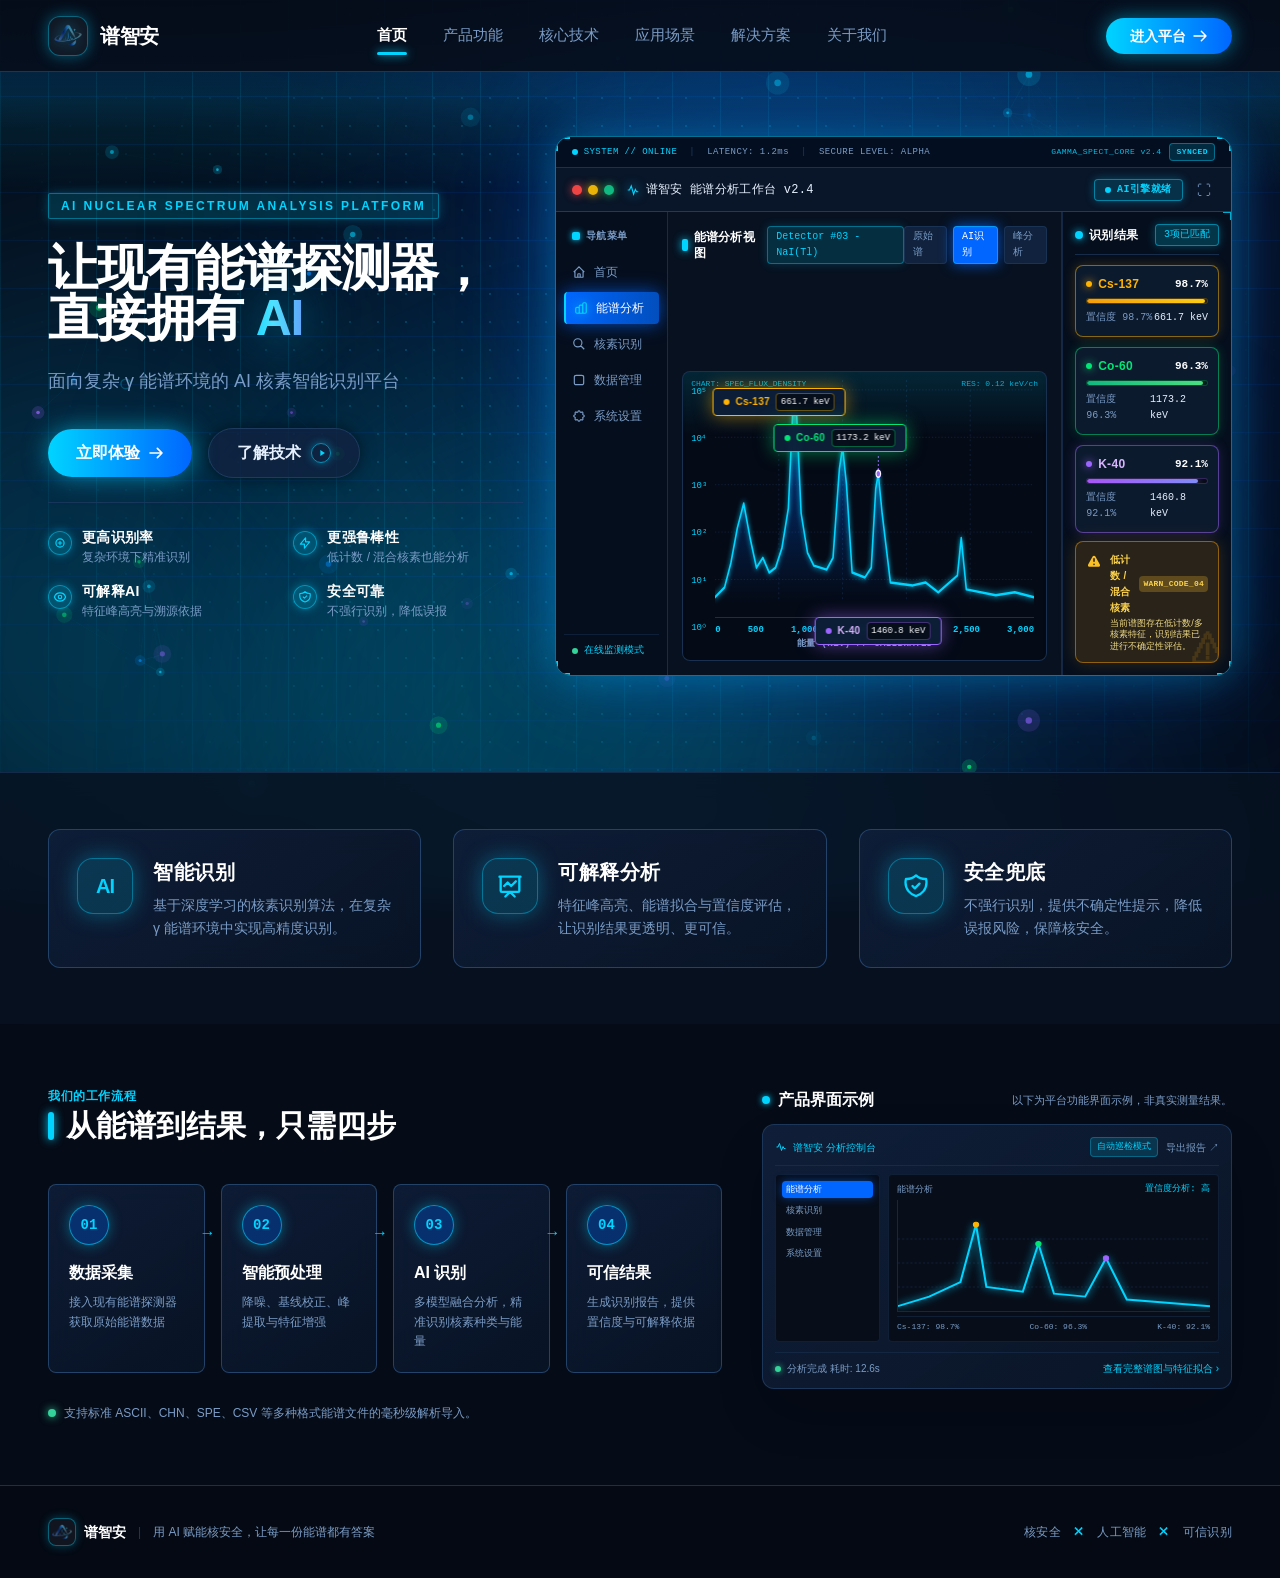
==== commit b8bba7e0: "add index.html" ====
--- a/index.html
+++ b/index.html
@@ -1,1024 +1,1024 @@
-<!DOCTYPE html><html class="scroll-smooth" lang="zh-CN"><head>
-<meta charset="utf-8">
-<meta content="width=device-width, initial-scale=1.0" name="viewport">
-<title>谱智安 - AI核素智能识别平台 | 让现有能谱探测器直接拥有AI</title>
-<!-- Tailwind CSS CDN with plugins -->
-<script src="assets/tailwind-plugins.js"></script>
-<script>
-    tailwind.config = {
-      theme: {
-        extend: {
-          colors: {
-            brand: {
-              dark: '#070D18',
-              card: '#0D1B2E',
-              cardInner: '#112240',
-              border: '#1E3A5F',
-              borderLight: '#2A4E7A',
-              cyan: '#00D4FF',
-              blue: '#0066FF',
-              textMuted: '#7A9CC6',
-              textLight: '#E6F1FF'
-            },
-            nuclide: {
-              cs: '#FFB300',
-              co: '#00E676',
-              k: '#9D65FF'
-            }
-          },
-          fontFamily: {
-            sans: ['-apple-system', 'BlinkMacSystemFont', '"PingFang SC"', '"Hiragino Sans GB"', '"Microsoft YaHei"', 'sans-serif']
-          },
-          boxShadow: {
-            glowCyan: '0 0 25px rgba(0, 212, 255, 0.45)',
-            glowBlue: '0 0 35px rgba(0, 102, 255, 0.55)',
-            cardGlow: '0 8px 30px rgba(7, 13, 24, 0.8), 0 0 1px 1px rgba(30, 58, 95, 0.6)'
-          }
-        }
-      }
-    }
-  </script>
-<!-- BEGIN: StyleConfigurations -->
-<style data-purpose="custom-layout-glow">
-    body {
-      background-color: #050b17;
-      color: #E6F1FF;
-      overflow-x: hidden;
-      position: relative;
-    }
-    .spectrum-grid-line {
-      stroke: rgba(30, 58, 95, 0.55);
-      stroke-width: 1;
-      stroke-dasharray: 2 3;
-    }
-
-    /* Ambient cyber aurora animations with enhanced visibility & contrast */
-    @keyframes aurora-flow-1 {
-      0%, 100% {
-        transform: translate3d(0, 0, 0) scale(1);
-        opacity: 0.45;
-      }
-      50% {
-        transform: translate3d(-50px, 60px, 0) scale(1.25);
-        opacity: 0.70;
-      }
-    }
-    @keyframes aurora-flow-2 {
-      0%, 100% {
-        transform: translate3d(0, 0, 0) scale(1);
-        opacity: 0.40;
-      }
-      50% {
-        transform: translate3d(60px, -50px, 0) scale(1.3);
-        opacity: 0.65;
-      }
-    }
-    @keyframes sweep-line {
-      0% {
-        transform: translateY(-100%);
-        opacity: 0;
-      }
-      20% {
-        opacity: 0.55;
-      }
-      80% {
-        opacity: 0.4;
-      }
-      100% {
-        transform: translateY(120vh);
-        opacity: 0;
-      }
-    }
-    @keyframes pulse-energy-ring {
-      0% {
-        transform: scale(0.9);
-        opacity: 0.7;
-      }
-      50% {
-        transform: scale(1.05);
-        opacity: 0.25;
-      }
-      100% {
-        transform: scale(0.9);
-        opacity: 0.7;
-      }
-    }
-    @keyframes radar-ripple {
-      0% {
-        r: 3.5;
-        opacity: 0.9;
-      }
-      100% {
-        r: 14;
-        opacity: 0;
-      }
-    }
-    .radar-ring {
-      animation: radar-ripple 2s cubic-bezier(0.2, 0.6, 0.35, 1) infinite;
-      transform-origin: center;
-    }
-
-    .aurora-glow-1 {
-      animation: aurora-flow-1 14s ease-in-out infinite alternate;
-      will-change: transform, opacity;
-    }
-    .aurora-glow-2 {
-      animation: aurora-flow-2 17s ease-in-out infinite alternate;
-      will-change: transform, opacity;
-    }
-    .light-sweep-beam {
-      animation: sweep-line 6s cubic-bezier(0.4, 0, 0.2, 1) infinite;
-    }
-    .light-sweep-beam-secondary {
-      animation: sweep-line 8.5s cubic-bezier(0.4, 0, 0.2, 1) infinite;
-      animation-delay: -3s;
-    }
-
-    /* Cyber matrix grid overlay with distinct bright coordinates */
-    .bg-matrix-grid {
-      background-size: 48px 48px;
-      background-image: 
-        linear-gradient(to right, rgba(0, 212, 255, 0.12) 1px, transparent 1px),
-        linear-gradient(to bottom, rgba(0, 102, 255, 0.12) 1px, transparent 1px);
-      mask-image: radial-gradient(ellipse 95% 85% at 50% 30%, black 45%, transparent 95%);
-      -webkit-mask-image: radial-gradient(ellipse 95% 85% at 50% 30%, black 45%, transparent 95%);
-    }
-
-    .bg-radial-dots {
-      background-image: radial-gradient(rgba(0, 212, 255, 0.35) 1.2px, transparent 1.2px);
-      background-size: 28px 28px;
-      mask-image: radial-gradient(circle at 50% 40%, black 30%, transparent 80%);
-      -webkit-mask-image: radial-gradient(circle at 50% 40%, black 30%, transparent 80%);
-    }
-
-    /* Holographic scanline overlay on chart */
-    .scanline-effect {
-      background: repeating-linear-gradient(
-        0deg,
-        rgba(0, 212, 255, 0.08) 0px,
-        rgba(0, 212, 255, 0.08) 1px,
-        transparent 1px,
-        transparent 4px
-      );
-    }
-
-    @media (prefers-reduced-motion: reduce) {
-      .aurora-glow-1, .aurora-glow-2, .light-sweep-beam, .light-sweep-beam-secondary, #quantum-canvas, .radar-ring {
-        animation: none !important;
-      }
-    }
-  </style>
-<style data-purpose="glass-effects">
-    .glass-nav {
-      background: rgba(6, 13, 26, 0.88);
-      backdrop-filter: blur(20px);
-      -webkit-backdrop-filter: blur(20px);
-      border-bottom: 1px solid rgba(0, 212, 255, 0.25);
-    }
-    .mockup-window {
-      background: linear-gradient(180deg, rgba(14, 28, 54, 0.95) 0%, rgba(7, 16, 32, 0.98) 100%);
-      box-shadow: 0 25px 60px -15px rgba(0, 0, 0, 0.9), 0 0 0 1px rgba(0, 212, 255, 0.4), 0 0 50px rgba(0, 102, 255, 0.28);
-    }
-    .subtle-card {
-      background: linear-gradient(145deg, rgba(17, 34, 64, 0.72) 0%, rgba(9, 20, 38, 0.88) 100%);
-      border: 1px solid rgba(42, 78, 122, 0.8);
-      backdrop-filter: blur(12px);
-    }
-    .subtle-card:hover {
-      border-color: rgba(0, 212, 255, 0.6);
-      box-shadow: 0 0 25px rgba(0, 212, 255, 0.22);
-    }
-  </style>
-<!-- END: StyleConfigurations -->
-</head>
-<body class="min-h-screen flex flex-col font-sans antialiased text-brand-textLight selection:bg-brand-cyan selection:text-brand-dark relative bg-[#050b17]">
-<!-- BEGIN: CyberDeepSpaceDynamicBackground -->
-<div aria-hidden="true" class="fixed inset-0 pointer-events-none overflow-hidden z-0" id="tech-ambient-bg">
-<!-- Interactive Cursor Spotlight Glow -->
-<div class="absolute w-[500px] h-[500px] rounded-full bg-radial from-brand-cyan/20 via-brand-blue/15 to-transparent blur-[110px] transform -translate-x-1/2 -translate-y-1/2 transition-transform duration-75 ease-out pointer-events-none opacity-80" id="cursor-glow" style="left: 50%; top: 35%;"></div>
-<!-- Layer 1: Enhanced Base Cyber Aurora Glow Orbs with stronger opacity -->
-<div class="aurora-glow-1 absolute -top-[12%] right-[2%] w-[780px] h-[780px] rounded-full bg-gradient-to-br from-brand-blue/50 via-[#0d3b85]/40 to-transparent blur-[140px]"></div>
-<div class="aurora-glow-2 absolute top-[25%] -left-[12%] w-[680px] h-[680px] rounded-full bg-gradient-to-tr from-brand-cyan/40 via-[#0369a1]/35 to-transparent blur-[130px]"></div>
-<div class="aurora-glow-1 absolute top-[62%] right-[12%] w-[720px] h-[720px] rounded-full bg-gradient-to-tl from-[#4f46e5]/35 via-[#0284c7]/30 to-transparent blur-[150px]" style="animation-delay: -7s;"></div>
-<div class="aurora-glow-2 absolute bottom-[-10%] left-[20%] w-[600px] h-[600px] rounded-full bg-brand-cyan/20 blur-[130px]" style="animation-delay: -11s;"></div>
-<!-- Layer 2: Cyber Matrix Grid & Energy Star Coordinates -->
-<div class="absolute inset-0 bg-matrix-grid opacity-85"></div>
-<div class="absolute inset-0 bg-radial-dots opacity-55"></div>
-<!-- Layer 3: Dynamic Holographic Sweep Laser Beams -->
-<div class="light-sweep-beam absolute inset-x-0 h-48 bg-gradient-to-b from-transparent via-brand-cyan/[0.12] to-transparent pointer-events-none"></div>
-<div class="light-sweep-beam-secondary absolute inset-x-0 h-32 bg-gradient-to-b from-transparent via-[#0066FF]/[0.1] to-transparent pointer-events-none"></div>
-<!-- Layer 4: Interactive Quantum Particles / Gamma Pulse Ray Network Canvas -->
-<canvas class="absolute inset-0 w-full h-full pointer-events-none opacity-90 z-0" id="quantum-canvas"></canvas>
-</div>
-<!-- END: CyberDeepSpaceDynamicBackground -->
-<div class="relative z-10 flex flex-col min-h-screen">
-<!-- BEGIN: MainHeader -->
-<header class="sticky top-0 z-50 w-full h-[72px] glass-nav transition-all duration-300">
-<div class="max-w-[1440px] mx-auto h-full px-6 lg:px-12 flex items-center justify-between">
-<!-- Brand Logo Area -->
-<a class="flex items-center gap-3 group" href="#" title="谱智安 AI核素智能识别平台">
-<div class="relative flex items-center justify-center w-10 h-10 rounded-xl bg-white/5 p-1 border border-brand-cyan/40 shadow-[0_0_15px_rgba(0,212,255,0.4)] group-hover:shadow-[0_0_22px_rgba(0,212,255,0.8)] overflow-hidden transition-all"><img src="assets/logo.svg" alt="谱智安 Logo" class="w-full h-full object-contain rounded-lg filter drop-shadow-[0_0_6px_rgba(0,212,255,0.6)]"></div>
-<span class="text-xl font-bold tracking-tight text-white group-hover:text-brand-cyan transition-colors">谱智安</span>
-</a>
-<!-- Center Nav Items -->
-<nav aria-label="主导航菜单" class="hidden md:flex items-center space-x-9 text-[15px] font-medium">
-<a class="relative text-white font-semibold py-2" href="index.html">
-          首页
-          <span class="absolute bottom-0 left-0 w-full h-[2.5px] bg-brand-cyan rounded-full shadow-[0_0_10px_#00D4FF]"></span>
-</a>
-<a class="text-brand-textMuted hover:text-white transition-colors py-2" href="product-features.html">产品功能</a>
-<a class="text-brand-textMuted hover:text-white transition-colors py-2" href="core-technology.html">核心技术</a>
-<a class="text-brand-textMuted hover:text-white transition-colors py-2" href="application-scenarios.html">应用场景</a>
-<a class="text-brand-textMuted hover:text-white transition-colors py-2" href="solutions.html">解决方案</a>
-<a class="text-brand-textMuted hover:text-white transition-colors py-2" href="about.html">关于我们</a>
-</nav>
-<!-- Action Button Area -->
-<div class="flex items-center">
-<a class="relative group inline-flex items-center justify-center px-6 py-2 rounded-full text-sm font-semibold text-white bg-gradient-to-r from-brand-cyan to-brand-blue shadow-[0_0_20px_rgba(0,212,255,0.5)] hover:shadow-[0_0_30px_rgba(0,212,255,0.85)] transform hover:-translate-y-0.5 transition-all" href="platform.html">
-<span class="">进入平台</span>
-<svg class="w-4 h-4 ml-1.5 transform group-hover:translate-x-1 transition-transform" fill="none" stroke="currentColor" viewBox="0 0 24 24">
-<path d="M14 5l7 7m0 0l-7 7m7-7H3" stroke-linecap="round" stroke-linejoin="round" stroke-width="2.2"></path>
-</svg>
-</a>
-</div>
-</div>
-</header>
-<!-- END: MainHeader -->
-<main class="flex-grow">
-<!-- BEGIN: HeroSection -->
-<section class="relative pt-12 pb-16 lg:pt-16 lg:pb-24 overflow-hidden" data-purpose="hero-banner" id="home">
-<div class="max-w-[1440px] mx-auto px-6 lg:px-12">
-<div class="grid grid-cols-1 lg:grid-cols-12 gap-10 lg:gap-8 items-center">
-<!-- Hero Left Content -->
-<div class="lg:col-span-5 flex flex-col justify-center space-y-6">
-<!-- English Kicker -->
-<div class="inline-flex items-center">
-<span class="text-xs font-bold tracking-[0.2em] text-brand-cyan uppercase bg-brand-cyan/15 px-3 py-1 rounded-sm border border-brand-cyan/40 shadow-[0_0_12px_rgba(0,212,255,0.25)]">
-                AI NUCLEAR SPECTRUM ANALYSIS PLATFORM
-              </span>
-</div>
-<!-- Main Heading -->
-<h1 class="text-4xl sm:text-5xl xl:text-[50px] font-extrabold tracking-tight leading-[1.2] text-white">
-              让现有能谱探测器，<br>
-              直接拥有<span class="text-transparent bg-clip-text bg-gradient-to-r from-brand-cyan via-[#4ee1ff] to-blue-400 drop-shadow-[0_0_25px_rgba(0,212,255,0.6)]"> AI</span>
-</h1>
-<!-- Subtitle -->
-<p class="text-lg text-brand-textMuted leading-relaxed max-w-xl">
-              面向复杂 γ 能谱环境的 AI 核素智能识别平台
-            </p>
-<!-- CTA Buttons -->
-<div class="flex flex-wrap items-center gap-4 pt-2">
-<a class="inline-flex items-center px-7 py-3 rounded-full text-base font-semibold text-white bg-gradient-to-r from-brand-cyan to-brand-blue shadow-[0_0_24px_rgba(0,212,255,0.55)] hover:shadow-[0_0_36px_rgba(0,212,255,0.85)] transform hover:-translate-y-0.5 transition-all" href="#experience">
-                立即体验
-                <svg class="w-4 h-4 ml-2" fill="none" stroke="currentColor" viewBox="0 0 24 24">
-<path d="M14 5l7 7m0 0l-7 7m7-7H3" stroke-linecap="round" stroke-linejoin="round" stroke-width="2.5"></path>
-</svg>
-</a>
-<a class="inline-flex items-center px-7 py-3 rounded-full text-base font-semibold text-brand-textLight bg-[#112240]/80 hover:bg-[#162a4d] border border-brand-border hover:border-brand-cyan/70 transition-all shadow-[0_0_15px_rgba(0,0,0,0.5)]" href="core-technology.html">
-                了解技术
-                <div class="w-5 h-5 ml-2.5 rounded-full border border-brand-cyan/60 flex items-center justify-center pl-0.5 shadow-[0_0_8px_rgba(0,212,255,0.4)]">
-<svg class="w-2.5 h-2.5 fill-current text-brand-cyan" viewBox="0 0 24 24">
-<path d="M8 5v14l11-7z"></path>
-</svg>
-</div>
-</a>
-</div>
-<!-- 4 Micro Indicators -->
-<div class="grid grid-cols-2 gap-4 pt-6 border-t border-brand-border/80">
-<!-- Item 1 -->
-<div class="flex items-start space-x-2.5">
-<div class="mt-1 w-6 h-6 rounded-full bg-brand-cyan/20 border border-brand-cyan/50 flex items-center justify-center shrink-0 shadow-[0_0_10px_rgba(0,212,255,0.4)]">
-<svg class="w-3.5 h-3.5 text-brand-cyan" fill="none" stroke="currentColor" viewBox="0 0 24 24">
-<circle cx="12" cy="12" r="7" stroke-width="2"></circle>
-<path d="M12 9v6m-3-3h6" stroke-linecap="round" stroke-width="2"></path>
-</svg>
-</div>
-<div>
-<div class="text-sm font-bold text-white tracking-wide">更高识别率</div>
-<div class="text-xs text-brand-textMuted mt-0.5">复杂环境下精准识别</div>
-</div>
-</div>
-<!-- Item 2 -->
-<div class="flex items-start space-x-2.5">
-<div class="mt-1 w-6 h-6 rounded-full bg-brand-cyan/20 border border-brand-cyan/50 flex items-center justify-center shrink-0 shadow-[0_0_10px_rgba(0,212,255,0.4)]">
-<svg class="w-3.5 h-3.5 text-brand-cyan" fill="none" stroke="currentColor" viewBox="0 0 24 24">
-<path d="M13 10V3L4 14h7v7l9-11h-7z" stroke-linecap="round" stroke-linejoin="round" stroke-width="2"></path>
-</svg>
-</div>
-<div>
-<div class="text-sm font-bold text-white tracking-wide">更强鲁棒性</div>
-<div class="text-xs text-brand-textMuted mt-0.5">低计数 / 混合核素也能分析</div>
-</div>
-</div>
-<!-- Item 3 -->
-<div class="flex items-start space-x-2.5">
-<div class="mt-1 w-6 h-6 rounded-full bg-brand-cyan/20 border border-brand-cyan/50 flex items-center justify-center shrink-0 shadow-[0_0_10px_rgba(0,212,255,0.4)]">
-<svg class="w-3.5 h-3.5 text-brand-cyan" fill="none" stroke="currentColor" viewBox="0 0 24 24">
-<path d="M15 12a3 3 0 11-6 0 3 3 0 016 0z" stroke-linecap="round" stroke-linejoin="round" stroke-width="2"></path>
-<path d="M2.458 12C3.732 7.943 7.523 5 12 5c4.478 0 8.268 2.943 9.542 7-1.274 4.057-5.064 7-9.542 7-4.477 0-8.268-2.943-9.542-7z" stroke-linecap="round" stroke-linejoin="round" stroke-width="2"></path>
-</svg>
-</div>
-<div>
-<div class="text-sm font-bold text-white tracking-wide">可解释AI</div>
-<div class="text-xs text-brand-textMuted mt-0.5">特征峰高亮与溯源依据</div>
-</div>
-</div>
-<!-- Item 4 -->
-<div class="flex items-start space-x-2.5">
-<div class="mt-1 w-6 h-6 rounded-full bg-brand-cyan/20 border border-brand-cyan/50 flex items-center justify-center shrink-0 shadow-[0_0_10px_rgba(0,212,255,0.4)]">
-<svg class="w-3.5 h-3.5 text-brand-cyan" fill="none" stroke="currentColor" viewBox="0 0 24 24">
-<path d="M9 12l2 2 4-4m5.618-4.016A11.955 11.955 0 0112 2.944a11.955 11.955 0 01-8.618 3.04A12.02 12.02 0 003 9c0 5.591 3.824 10.29 9 11.622 5.176-1.332 9-6.03 9-11.622 0-1.042-.133-2.052-.382-3.016z" stroke-linecap="round" stroke-linejoin="round" stroke-width="2"></path>
-</svg>
-</div>
-<div>
-<div class="text-sm font-bold text-white tracking-wide">安全可靠</div>
-<div class="text-xs text-brand-textMuted mt-0.5">不强行识别，降低误报</div>
-</div>
-</div>
-</div>
-</div>
-<!-- Hero Right Mockup Window -->
-<div class="lg:col-span-7 relative">
-<!-- Window Glow Edge -->
-<div class="mockup-window rounded-2xl overflow-hidden border border-brand-cyan/50 text-xs relative select-none shadow-[0_0_40px_rgba(0,212,255,0.28),0_0_90px_rgba(0,102,255,0.35)] backdrop-blur-md bg-[#071325]/95">
-<!-- Sci-Fi HUD Corner Tech Accents -->
-<div class="absolute top-0 left-0 w-3.5 h-3.5 border-t-2 border-l-2 border-brand-cyan pointer-events-none z-20"></div>
-<div class="absolute top-0 right-0 w-3.5 h-3.5 border-t-2 border-r-2 border-brand-cyan pointer-events-none z-20"></div>
-<div class="absolute bottom-0 left-0 w-3.5 h-3.5 border-b-2 border-l-2 border-brand-cyan pointer-events-none z-20"></div>
-<div class="absolute bottom-0 right-0 w-3.5 h-3.5 border-b-2 border-r-2 border-brand-cyan pointer-events-none z-20"></div>
-<!-- Top Futuristic Telemetry Ticker -->
-<div class="bg-[#030e20] border-b border-brand-border/80 px-4 py-1.5 flex items-center justify-between font-mono text-[9px] text-brand-textMuted tracking-wider">
-<div class="flex items-center space-x-3">
-<span class="flex items-center text-brand-cyan"><span class="w-1.5 h-1.5 rounded-full bg-brand-cyan animate-ping mr-1.5"></span>SYSTEM // ONLINE</span>
-<span class="text-brand-border">|</span>
-<span class="">LATENCY: 1.2ms</span>
-<span class="text-brand-border">|</span>
-<span class="">SECURE LEVEL: ALPHA</span>
-</div>
-<div class="flex items-center space-x-2 text-[8px] text-brand-cyan/90">
-<span class="">GAMMA_SPECT_CORE v2.4</span>
-<span class="px-1.5 py-0.2 rounded bg-brand-cyan/15 border border-brand-cyan/40 text-brand-cyan font-bold">SYNCED</span>
-</div>
-</div>
-<!-- Window Header Bar -->
-<div class="h-11 bg-[#091528] border-b border-brand-border px-4 flex items-center justify-between">
-<div class="flex items-center space-x-3">
-<div class="flex items-center space-x-1.5">
-<span class="w-2.5 h-2.5 rounded-full bg-red-500 inline-block shadow-[0_0_8px_rgba(239,68,68,0.9)]"></span>
-<span class="w-2.5 h-2.5 rounded-full bg-yellow-500 inline-block shadow-[0_0_8px_rgba(234,179,8,0.9)]"></span>
-<span class="w-2.5 h-2.5 rounded-full bg-emerald-500 inline-block shadow-[0_0_8px_rgba(34,197,94,0.9)]"></span>
-</div>
-<span class="text-brand-textLight text-xs font-mono ml-2 flex items-center tracking-wide font-medium">
-<svg class="w-3.5 h-3.5 text-brand-cyan mr-1.5 drop-shadow-[0_0_6px_#00D4FF]" fill="none" stroke="currentColor" stroke-width="2" viewBox="0 0 24 24">
-<path d="M3 12h3l3-7 4 14 3-8 2 4h3"></path>
-</svg>
-        谱智安 能谱分析工作台 v2.4
-      </span>
-</div>
-<div class="flex items-center space-x-2.5">
-<div class="flex items-center space-x-1.5 bg-brand-cyan/15 border border-brand-cyan/50 px-2.5 py-0.5 rounded shadow-[0_0_10px_rgba(0,212,255,0.3)]">
-<span class="w-1.5 h-1.5 rounded-full bg-brand-cyan animate-pulse"></span>
-<span class="text-brand-cyan text-[10px] font-mono font-semibold tracking-wider">AI引擎就绪</span>
-</div>
-<span class="text-brand-textMuted hover:text-white cursor-pointer px-1 text-sm transition-colors">⛶</span>
-</div>
-</div>
-<!-- Main Inner Container: Sidebar + Spectrum Chart + Right Panel -->
-<div class="grid grid-cols-12 min-h-[420px] bg-[#071325]">
-<!-- Mockup Left Navigation Sidebar -->
-<div class="col-span-2 bg-[#050e1d] border-r border-brand-border/70 p-2 flex flex-col justify-between">
-<div class="space-y-1">
-<div class="px-2 py-2 text-[11px] font-bold text-brand-textMuted flex items-center space-x-1.5">
-<span class="w-2 h-2 rounded-sm bg-brand-cyan shadow-[0_0_6px_#00D4FF]"></span>
-<span class="tracking-wider uppercase text-[10px]">导航菜单</span>
-</div>
-<a class="flex items-center px-2 py-2 rounded text-brand-textMuted hover:text-white hover:bg-white/5 transition-colors group" href="#">
-<svg class="w-3.5 h-3.5 mr-2 group-hover:text-brand-cyan transition-colors" fill="none" stroke="currentColor" viewBox="0 0 24 24"><path d="M3 12l2-2m0 0l7-7 7 7M5 10v10a1 1 0 001 1h3m10-11l2 2m-2-2v10a1 1 0 01-1 1h-3m-6 0a1 1 0 001-1v-4a1 1 0 011-1h2a1 1 0 011 1v4a1 1 0 001 1m-6 0h6" stroke-width="2"></path></svg>
-          首页
-        </a>
-<a class="flex items-center px-2 py-2 rounded bg-gradient-to-r from-brand-blue to-[#024ebd] text-white font-medium shadow-[0_0_18px_rgba(0,102,255,0.7)] border-l-2 border-brand-cyan" href="#">
-<svg class="w-3.5 h-3.5 mr-2 text-brand-cyan drop-shadow-[0_0_6px_#00D4FF]" fill="none" stroke="currentColor" viewBox="0 0 24 24"><path d="M9 19v-6a2 2 0 00-2-2H5a2 2 0 00-2 2v6a2 2 0 002 2h2a2 2 0 002-2zm0 0V9a2 2 0 012-2h2a2 2 0 012 2v10m-6 0a2 2 0 002 2h2a2 2 0 002-2m0 0V5a2 2 0 012-2h2a2 2 0 012 2v14a2 2 0 01-2 2h-2a2 2 0 01-2-2z" stroke-width="2"></path></svg>
-          能谱分析
-        </a>
-<a class="flex items-center px-2 py-2 rounded text-brand-textMuted hover:text-white hover:bg-white/5 transition-colors group" href="#">
-<svg class="w-3.5 h-3.5 mr-2 group-hover:text-brand-cyan transition-colors" fill="none" stroke="currentColor" viewBox="0 0 24 24"><path d="M21 21l-6-6m2-5a7 7 0 11-14 0 7 7 0 0114 0z" stroke-width="2"></path></svg>
-          核素识别
-        </a>
-<a class="flex items-center px-2 py-2 rounded text-brand-textMuted hover:text-white hover:bg-white/5 transition-colors group" href="#">
-<svg class="w-3.5 h-3.5 mr-2 group-hover:text-brand-cyan transition-colors" fill="none" stroke="currentColor" viewBox="0 0 24 24"><path d="M4 7v10c0 2 1.5 3 3.5 3h9c2 0 3.5-1 3.5-3V7c0-2-1.5-3-3.5-3h-9C5.5 4 4 5 4 7z" stroke-width="2"></path></svg>
-          数据管理
-        </a>
-<a class="flex items-center px-2 py-2 rounded text-brand-textMuted hover:text-white hover:bg-white/5 transition-colors group" href="#">
-<svg class="w-3.5 h-3.5 mr-2 group-hover:text-brand-cyan transition-colors" fill="none" stroke="currentColor" viewBox="0 0 24 24"><path d="M10.325 4.317c.426-1.756 2.924-1.756 3.35 0a1.724 1.724 0 002.573 1.066c1.543-.94 3.31.826 2.37 2.37a1.724 1.724 0 001.065 2.572c1.756.426 1.756 2.924 0 3.35a1.724 1.724 0 00-1.066 2.573c.94 1.543-.826 3.31-2.37 2.37a1.724 1.724 0 00-2.572 1.065c-.426 1.756-2.924 1.756-3.35 0a1.724 1.724 0 00-2.573-1.066c-1.543.94-3.31-.826-2.37-2.37a1.724 1.724 0 00-1.065-2.572c-1.756-.426-1.756-2.924 0-3.35a1.724 1.724 0 001.066-2.573c-.94-1.543.826-3.31 2.37-2.37.996.608 2.296.07 2.572-1.065z" stroke-width="2"></path></svg>
-          系统设置
-        </a>
-</div>
-<div class="px-2 py-2 text-[10px] text-brand-cyan border-t border-brand-border/40 font-mono flex items-center space-x-1.5">
-<span class="w-1.5 h-1.5 rounded-full bg-emerald-400 animate-pulse"></span>
-<span class="">在线监测模式</span>
-</div>
-</div>
-<!-- Spectrum Graph Canvas Simulation Area -->
-<div class="col-span-7 p-3.5 flex flex-col justify-between border-r border-brand-border/60 relative bg-[#071120]">
-<!-- Spectrum Canvas Header Bar -->
-<div class="flex items-center justify-between mb-2">
-<div class="flex items-center space-x-2">
-<span class="text-xs font-semibold text-white tracking-wide flex items-center">
-<span class="w-1.5 h-3 bg-brand-cyan mr-1.5 rounded-sm shadow-[0_0_8px_#00D4FF]"></span>
-            能谱分析视图
-          </span>
-<span class="text-[10px] font-mono text-brand-cyan bg-brand-cyan/15 border border-brand-cyan/40 px-2 py-0.5 rounded shadow-[0_0_10px_rgba(0,212,255,0.2)]">Detector #03 - NaI(Tl)</span>
-</div>
-<!-- Action Pills -->
-<div class="flex items-center space-x-1.5 font-mono">
-<span class="px-2 py-0.5 text-[10px] rounded bg-[#10223D] text-brand-textMuted border border-brand-border/70 hover:text-white cursor-pointer transition-colors">原始谱</span>
-<span class="px-2 py-0.5 text-[10px] rounded bg-brand-blue text-white font-medium shadow-[0_0_14px_rgba(0,102,255,0.8)] border border-brand-cyan/50">AI识别</span>
-<span class="px-2 py-0.5 text-[10px] rounded bg-[#10223D] text-brand-textMuted border border-brand-border/70 hover:text-white cursor-pointer transition-colors">峰分析</span>
-</div>
-</div>
-<!-- SVG Spectrum Chart with Sci-Fi Grid and Holographic Overlay -->
-<div class="relative w-full h-[290px] bg-[#040a16] rounded-lg border border-brand-border/80 p-2 overflow-hidden flex flex-col justify-between shadow-inner">
-<!-- Holographic HUD scanline beam overlay -->
-<div class="pointer-events-none absolute inset-x-0 top-0 h-16 bg-gradient-to-b from-brand-cyan/20 to-transparent scanline-effect opacity-70 z-10"></div>
-<!-- Top HUD corner markings inside graph -->
-<div class="absolute top-1 left-2 text-[8px] font-mono text-brand-cyan/80 z-10">CHART: SPEC_FLUX_DENSITY</div>
-<div class="absolute top-1 right-2 text-[8px] font-mono text-brand-cyan/80 z-10">RES: 0.12 keV/ch</div>
-<!-- Y Axis Labels (Counts 10^0 - 10^5) -->
-<div class="absolute left-2 top-3 bottom-6 flex flex-col justify-between text-[9px] font-mono text-brand-cyan select-none z-10">
-<span class="hover:text-white transition-colors">10⁵</span>
-<span class="hover:text-white transition-colors">10⁴</span>
-<span class="hover:text-white transition-colors">10³</span>
-<span class="hover:text-white transition-colors">10²</span>
-<span class="hover:text-white transition-colors">10¹</span>
-<span class="hover:text-white transition-colors">10⁰</span>
-</div>
-<!-- SVG Chart Graphic -->
-<div class="ml-6 mr-1 h-[255px] relative">
-<svg class="w-full h-full" preserveAspectRatio="none" viewBox="0 0 500 240">
-<!-- Horizontal Grid Lines -->
-<line class="spectrum-grid-line" x1="0" x2="500" y1="10" y2="10"></line>
-<line class="spectrum-grid-line" x1="0" x2="500" y1="58" y2="58"></line>
-<line class="spectrum-grid-line" x1="0" x2="500" y1="106" y2="106"></line>
-<line class="spectrum-grid-line" x1="0" x2="500" y1="154" y2="154"></line>
-<line class="spectrum-grid-line" x1="0" x2="500" y1="202" y2="202"></line>
-<!-- Vertical Grid Lines (Energy) -->
-<line class="spectrum-grid-line" x1="100" x2="100" y1="0" y2="225"></line>
-<line class="spectrum-grid-line" x1="200" x2="200" y1="0" y2="225"></line>
-<line class="spectrum-grid-line" x1="300" x2="300" y1="0" y2="225"></line>
-<line class="spectrum-grid-line" x1="400" x2="400" y1="0" y2="225"></line>
-<!-- Linear Gradient for Spectrum Area Fill -->
-<defs>
-<linearGradient id="spectrumGradient" x1="0" x2="0" y1="0" y2="1">
-<stop offset="0%" stop-color="#00D4FF" stop-opacity="0.65"></stop>
-<stop offset="40%" stop-color="#0066FF" stop-opacity="0.30"></stop>
-<stop offset="100%" stop-color="#0066FF" stop-opacity="0.0"></stop>
-</linearGradient>
-<filter height="150%" id="neonGlow" width="150%" x="-25%" y="-25%">
-<feGaussianBlur result="blur" stdDeviation="3"></feGaussianBlur>
-<feMerge>
-<feMergeNode in="blur"></feMergeNode>
-<feMergeNode in="SourceGraphic"></feMergeNode>
-</feMerge>
-</filter>
-</defs>
-<!-- Spectrum Filled Area & Outline Curve with Glow Effect -->
-<path d="M 0 220 L 15 210 L 25 185 L 35 150 L 45 125 L 55 160 L 65 190 L 75 180 L 85 195 L 95 190 L 105 170 L 115 130 L 122 30 L 128 35 L 135 135 L 145 175 L 155 188 L 175 192 L 185 180 L 195 90 L 200 68 L 206 105 L 215 195 L 235 200 L 245 190 L 252 110 L 256 95 L 262 135 L 275 205 L 310 208 L 330 205 L 350 215 L 380 198 L 386 160 L 394 212 L 440 218 L 470 215 L 500 220 L 500 225 L 0 225 Z" fill="url(#spectrumGradient)"></path>
-<path d="M 0 220 L 15 210 L 25 185 L 35 150 L 45 125 L 55 160 L 65 190 L 75 180 L 85 195 L 95 190 L 105 170 L 115 130 L 122 30 L 128 35 L 135 135 L 145 175 L 155 188 L 175 192 L 185 180 L 195 90 L 200 68 L 206 105 L 215 195 L 235 200 L 245 190 L 252 110 L 256 95 L 262 135 L 275 205 L 310 208 L 330 205 L 350 215 L 380 198 L 386 160 L 394 212 L 440 218 L 470 215 L 500 220" fill="none" filter="url(#neonGlow)" stroke="#00D4FF" stroke-linecap="round" stroke-linejoin="round" stroke-width="2.5"></path>
-<!-- Peak Highlight Markers with Radar Ripples -->
-<!-- 1. Cs-137 Peak Indicator -->
-<line stroke="#FFB300" stroke-dasharray="2 2" stroke-width="1.5" x1="122" x2="122" y1="30" y2="12"></line>
-<circle class="radar-ring" cx="122" cy="30" fill="none" r="4" stroke="#FFB300"></circle>
-<circle cx="122" cy="30" fill="#FFB300" r="3.5" stroke="#FFFFFF" stroke-width="1.5"></circle>
-<!-- 2. Co-60 Peak Indicator -->
-<line stroke="#00E676" stroke-dasharray="2 2" stroke-width="1.5" x1="200" x2="200" y1="68" y2="45"></line>
-<circle class="radar-ring" cx="200" cy="68" fill="none" r="4" stroke="#00E676" style="animation-delay: 0.5s;"></circle>
-<circle cx="200" cy="68" fill="#00E676" r="3.5" stroke="#FFFFFF" stroke-width="1.5"></circle>
-<!-- 3. K-40 Peak Indicator -->
-<line stroke="#9D65FF" stroke-dasharray="2 2" stroke-width="1.5" x1="256" x2="256" y1="95" y2="75"></line>
-<circle class="radar-ring" cx="256" cy="95" fill="none" r="4" stroke="#9D65FF" style="animation-delay: 1s;"></circle>
-<circle cx="256" cy="95" fill="#9D65FF" r="3.5" stroke="#FFFFFF" stroke-width="1.5"></circle>
-</svg>
-<!-- Interactive Peak Floating Tooltips with Sci-Fi HUD Badges -->
-<!-- Cs-137 Bubble -->
-<div class="absolute left-[20%] top-2 -translate-x-1/2 bg-[#0d1f38]/95 border border-nuclide-cs text-nuclide-cs px-2.5 py-1 rounded shadow-[0_0_18px_rgba(255,179,0,0.5)] flex items-center space-x-1.5 whitespace-nowrap z-20 backdrop-blur-sm">
-<span class="w-1.5 h-1.5 rounded-full bg-nuclide-cs animate-ping"></span>
-<span class="font-bold text-[10px] tracking-wide">Cs-137</span>
-<span class="text-white font-mono text-[9px] bg-black/50 px-1 py-0.2 rounded border border-nuclide-cs/40">661.7 keV</span>
-</div>
-<!-- Co-60 Bubble -->
-<div class="absolute left-[39%] top-11 -translate-x-1/2 bg-[#0d1f38]/95 border border-nuclide-co text-nuclide-co px-2.5 py-1 rounded shadow-[0_0_18px_rgba(0,230,118,0.5)] flex items-center space-x-1.5 whitespace-nowrap z-20 backdrop-blur-sm">
-<span class="w-1.5 h-1.5 rounded-full bg-nuclide-co animate-ping"></span>
-<span class="font-bold text-[10px] tracking-wide">Co-60</span>
-<span class="text-white font-mono text-[9px] bg-black/50 px-1 py-0.2 rounded border border-nuclide-co/40">1173.2 keV</span>
-</div>
-<!-- K-40 Bubble -->
-<div class="absolute left-[51%] top-18 -translate-x-1/2 bg-[#0d1f38]/95 border border-nuclide-k text-purple-300 px-2.5 py-1 rounded shadow-[0_0_18px_rgba(157,101,255,0.5)] flex items-center space-x-1.5 whitespace-nowrap z-20 backdrop-blur-sm">
-<span class="w-1.5 h-1.5 rounded-full bg-nuclide-k animate-ping"></span>
-<span class="font-bold text-[10px] tracking-wide">K-40</span>
-<span class="text-white font-mono text-[9px] bg-black/50 px-1 py-0.2 rounded border border-nuclide-k/40">1460.8 keV</span>
-</div>
-</div>
-<!-- X Axis Labels (Energy keV 0 - 3000) -->
-<div class="ml-6 mr-1 flex justify-between text-[9px] font-mono text-brand-cyan border-t border-brand-border/80 pt-1 z-10 font-bold">
-<span class="">0</span>
-<span class="">500</span>
-<span class="">1,000</span>
-<span class="">1,500</span>
-<span class="">2,000</span>
-<span class="">2,500</span>
-<span class="">3,000</span>
-</div>
-<div class="text-center text-[9px] text-brand-textMuted font-mono -mt-0.5 tracking-wider uppercase font-semibold">能量 (keV) // CALIBRATED</div>
-</div>
-</div>
-<!-- Mockup Right Result Panel (Tactical Sci-Fi HUD Laboratory Style) -->
-<div class="col-span-3 bg-[#050e1d] p-3 flex flex-col justify-between border-l border-brand-border/60 relative">
-<div class="absolute top-0 right-0 w-2 h-2 border-t border-r border-brand-cyan/80 pointer-events-none"></div>
-<div>
-<div class="flex items-center justify-between pb-2 mb-2.5 border-b border-brand-border/70">
-<span class="text-xs font-bold text-white flex items-center tracking-wide">
-<span class="w-2 h-2 rounded-full bg-brand-cyan mr-1.5 shadow-[0_0_8px_#00D4FF]"></span>
-            识别结果
-          </span>
-<span class="text-[10px] text-brand-cyan bg-brand-cyan/20 px-2 py-0.5 rounded font-mono border border-brand-cyan/50 shadow-[0_0_10px_rgba(0,212,255,0.3)]">3项已匹配</span>
-</div>
-<!-- Identified Nuclide List with Sci-Fi HUD Progress Bars -->
-<div class="space-y-2.5">
-<!-- Cs-137 Item -->
-<div class="p-2.5 rounded-lg bg-[#0c1a2e] border border-nuclide-cs/50 hover:border-nuclide-cs transition-all shadow-[0_0_12px_rgba(255,179,0,0.2)] group">
-<div class="flex items-center justify-between">
-<span class="font-bold text-nuclide-cs text-xs flex items-center tracking-wide">
-<span class="w-1.5 h-1.5 rounded-full bg-nuclide-cs mr-1.5 shadow-[0_0_8px_#FFB300]"></span>
-                Cs-137
-              </span>
-<span class="text-[11px] font-mono font-bold text-white group-hover:text-nuclide-cs transition-colors">98.7%</span>
-</div>
-<!-- Mini Neon Progress Bar -->
-<div class="w-full bg-[#050b14] h-1.5 rounded-full mt-1.5 overflow-hidden border border-nuclide-cs/30">
-<div class="h-full bg-gradient-to-r from-amber-500 to-yellow-400 rounded-full shadow-[0_0_10px_rgba(255,179,0,0.9)]" style="width: 98.7%;"></div>
-</div>
-<div class="flex items-center justify-between text-[10px] text-brand-textMuted mt-1.5 font-mono">
-<span class="">置信度 98.7%</span>
-<span class="text-brand-textLight">661.7 keV</span>
-</div>
-</div>
-<!-- Co-60 Item -->
-<div class="p-2.5 rounded-lg bg-[#0c1a2e] border border-nuclide-co/50 hover:border-nuclide-co transition-all shadow-[0_0_12px_rgba(0,230,118,0.2)] group">
-<div class="flex items-center justify-between">
-<span class="font-bold text-nuclide-co text-xs flex items-center tracking-wide">
-<span class="w-1.5 h-1.5 rounded-full bg-nuclide-co mr-1.5 shadow-[0_0_8px_#00E676]"></span>
-                Co-60
-              </span>
-<span class="text-[11px] font-mono font-bold text-white group-hover:text-nuclide-co transition-colors">96.3%</span>
-</div>
-<!-- Mini Neon Progress Bar -->
-<div class="w-full bg-[#050b14] h-1.5 rounded-full mt-1.5 overflow-hidden border border-nuclide-co/30">
-<div class="h-full bg-gradient-to-r from-emerald-500 to-green-400 rounded-full shadow-[0_0_10px_rgba(0,230,118,0.9)]" style="width: 96.3%;"></div>
-</div>
-<div class="flex items-center justify-between text-[10px] text-brand-textMuted mt-1.5 font-mono">
-<span class="">置信度 96.3%</span>
-<span class="text-brand-textLight">1173.2 keV</span>
-</div>
-</div>
-<!-- K-40 Item -->
-<div class="p-2.5 rounded-lg bg-[#0c1a2e] border border-nuclide-k/50 hover:border-nuclide-k transition-all shadow-[0_0_12px_rgba(157,101,255,0.2)] group">
-<div class="flex items-center justify-between">
-<span class="font-bold text-purple-300 text-xs flex items-center tracking-wide">
-<span class="w-1.5 h-1.5 rounded-full bg-nuclide-k mr-1.5 shadow-[0_0_8px_#9D65FF]"></span>
-                K-40
-              </span>
-<span class="text-[11px] font-mono font-bold text-white group-hover:text-purple-300 transition-colors">92.1%</span>
-</div>
-<!-- Mini Neon Progress Bar -->
-<div class="w-full bg-[#050b14] h-1.5 rounded-full mt-1.5 overflow-hidden border border-nuclide-k/30">
-<div class="h-full bg-gradient-to-r from-purple-500 to-indigo-400 rounded-full shadow-[0_0_10px_rgba(157,101,255,0.9)]" style="width: 92.1%;"></div>
-</div>
-<div class="flex items-center justify-between text-[10px] text-brand-textMuted mt-1.5 font-mono">
-<span class="">置信度 92.1%</span>
-<span class="text-brand-textLight">1460.8 keV</span>
-</div>
-</div>
-</div>
-</div>
-<!-- Bottom Risk / Uncertainty Notification Callout -->
-<div class="p-2.5 rounded-lg bg-amber-500/15 border border-amber-500/50 text-amber-200 mt-2 shadow-[0_0_18px_rgba(245,158,11,0.2)] relative overflow-hidden">
-<div class="absolute -right-2 -bottom-2 text-amber-500/15 text-4xl font-bold select-none pointer-events-none">⚠</div>
-<div class="flex items-start space-x-2 relative z-10">
-<svg class="w-4 h-4 text-amber-400 shrink-0 mt-0.5 animate-pulse" fill="currentColor" viewBox="0 0 20 20">
-<path clip-rule="evenodd" d="M8.257 3.099c.765-1.36 2.722-1.36 3.486 0l5.58 9.92c.75 1.334-.213 2.98-1.742 2.98H4.42c-1.53 0-2.493-1.646-1.743-2.98l5.58-9.92zM11 13a1 1 0 11-2 0 1 1 0 012 0zm-1-8a1 1 0 00-1 1v3a1 1 0 002 0V6a1 1 0 00-1-1z" fill-rule="evenodd"></path>
-</svg>
-<div>
-<div class="font-bold text-[10px] text-amber-300 tracking-wide flex items-center">
-<span class="">低计数 / 混合核素</span>
-<span class="ml-1.5 px-1 py-0.2 rounded text-[8px] bg-amber-400/25 text-amber-300 font-mono">WARN_CODE_04</span>
-</div>
-<p class="text-[9px] text-amber-200/95 leading-tight mt-0.5">
-              当前谱图存在低计数/多核素特征，识别结果已进行不确定性评估。
-            </p>
-</div>
-</div>
-</div>
-</div>
-</div>
-</div>
-</div>
-</div>
-</div>
-</section>
-<!-- END: HeroSection -->
-<!-- BEGIN: CoreAdvantagesSection -->
-<section class="py-14 bg-[#081222]/85 border-t border-brand-border/60 backdrop-blur-md relative" data-purpose="three-core-pillars">
-<div class="max-w-[1440px] mx-auto px-6 lg:px-12">
-<div class="grid grid-cols-1 md:grid-cols-3 gap-6 lg:gap-8">
-<!-- Card 1: 智能识别 -->
-<div class="subtle-card rounded-xl p-7 flex items-start space-x-5 transition-all duration-300">
-<div class="w-14 h-14 rounded-2xl bg-brand-cyan/15 border border-brand-cyan/40 flex items-center justify-center shrink-0 shadow-[0_0_22px_rgba(0,212,255,0.35)]">
-<span class="font-extrabold text-brand-cyan text-xl tracking-tighter">AI</span>
-</div>
-<div>
-<h3 class="text-xl font-bold text-white mb-2 tracking-wide">智能识别</h3>
-<p class="text-sm text-brand-textMuted leading-relaxed">
-          基于深度学习的核素识别算法，在复杂 γ 能谱环境中实现高精度识别。
-        </p>
-</div>
-</div>
-<!-- Card 2: 可解释分析 -->
-<div class="subtle-card rounded-xl p-7 flex items-start space-x-5 transition-all duration-300">
-<div class="w-14 h-14 rounded-2xl bg-brand-cyan/15 border border-brand-cyan/40 flex items-center justify-center shrink-0 shadow-[0_0_22px_rgba(0,212,255,0.35)]">
-<svg class="w-7 h-7 text-brand-cyan" fill="none" stroke="currentColor" viewBox="0 0 24 24">
-<path d="M7 12l3-3 3 3 4-4M8 21l4-4 4 4M3 4h18M4 4h16v12a1 1 0 01-1 1H5a1 1 0 01-1-1V4z" stroke-linecap="round" stroke-linejoin="round" stroke-width="2"></path>
-</svg>
-</div>
-<div>
-<h3 class="text-xl font-bold text-white mb-2 tracking-wide">可解释分析</h3>
-<p class="text-sm text-brand-textMuted leading-relaxed">
-          特征峰高亮、能谱拟合与置信度评估，让识别结果更透明、更可信。
-        </p>
-</div>
-</div>
-<!-- Card 3: 安全兜底 -->
-<div class="subtle-card rounded-xl p-7 flex items-start space-x-5 transition-all duration-300">
-<div class="w-14 h-14 rounded-2xl bg-brand-cyan/15 border border-brand-cyan/40 flex items-center justify-center shrink-0 shadow-[0_0_22px_rgba(0,212,255,0.35)]">
-<svg class="w-7 h-7 text-brand-cyan" fill="none" stroke="currentColor" viewBox="0 0 24 24">
-<path d="M9 12l2 2 4-4m5.618-4.016A11.955 11.955 0 0112 2.944a11.955 11.955 0 01-8.618 3.04A12.02 12.02 0 003 9c0 5.591 3.824 10.29 9 11.622 5.176-1.332 9-6.03 9-11.622 0-1.042-.133-2.052-.382-3.016z" stroke-linecap="round" stroke-linejoin="round" stroke-width="2"></path>
-</svg>
-</div>
-<div>
-<h3 class="text-xl font-bold text-white mb-2 tracking-wide">安全兜底</h3>
-<p class="text-sm text-brand-textMuted leading-relaxed">
-          不强行识别，提供不确定性提示，降低误报风险，保障核安全。
-        </p>
-</div>
-</div>
-</div>
-</div>
-</section>
-<!-- END: CoreAdvantagesSection -->
-<!-- BEGIN: WorkflowAndPreviewSection -->
-<section class="py-16 relative" data-purpose="workflow-and-mockup-preview">
-<div class="max-w-[1440px] mx-auto px-6 lg:px-12">
-<div class="grid grid-cols-1 lg:grid-cols-12 gap-10 items-start">
-<!-- Left Column: 4-Step Workflow -->
-<div class="lg:col-span-7 flex flex-col justify-between">
-<!-- Section Title -->
-<div class="mb-10">
-<div class="text-xs font-semibold text-brand-cyan tracking-wider uppercase mb-1">我们的工作流程</div>
-<div class="flex items-center space-x-3">
-<div class="w-1.5 h-7 bg-brand-cyan rounded-full shadow-[0_0_10px_#00D4FF]"></div>
-<h2 class="text-2xl sm:text-3xl font-bold text-white">从能谱到结果，只需四步</h2>
-</div>
-</div>
-<!-- 4 Steps Horizontal Flow -->
-<div class="grid grid-cols-1 sm:grid-cols-2 xl:grid-cols-4 gap-4 relative">
-<!-- Step 01 -->
-<div class="subtle-card rounded-lg p-5 flex flex-col relative group">
-<div class="w-10 h-10 rounded-full bg-brand-blue/30 border border-brand-cyan/60 text-brand-cyan font-mono font-bold text-sm flex items-center justify-center mb-4 shadow-[0_0_14px_rgba(0,212,255,0.4)]">
-                  01
-                </div>
-<h4 class="text-base font-bold text-white mb-2">数据采集</h4>
-<p class="text-xs text-brand-textMuted leading-relaxed">
-                  接入现有能谱探测器获取原始能谱数据
-                </p>
-<!-- Flow Arrow -->
-<div class="hidden xl:block absolute -right-3 top-9 z-10 text-brand-cyan font-bold pointer-events-none">
-                  →
-                </div>
-</div>
-<!-- Step 02 -->
-<div class="subtle-card rounded-lg p-5 flex flex-col relative group">
-<div class="w-10 h-10 rounded-full bg-brand-blue/30 border border-brand-cyan/60 text-brand-cyan font-mono font-bold text-sm flex items-center justify-center mb-4 shadow-[0_0_14px_rgba(0,212,255,0.4)]">
-                  02
-                </div>
-<h4 class="text-base font-bold text-white mb-2">智能预处理</h4>
-<p class="text-xs text-brand-textMuted leading-relaxed">
-                  降噪、基线校正、峰提取与特征增强
-                </p>
-<!-- Flow Arrow -->
-<div class="hidden xl:block absolute -right-3 top-9 z-10 text-brand-cyan font-bold pointer-events-none">
-                  →
-                </div>
-</div>
-<!-- Step 03 -->
-<div class="subtle-card rounded-lg p-5 flex flex-col relative group">
-<div class="w-10 h-10 rounded-full bg-brand-blue/30 border border-brand-cyan/60 text-brand-cyan font-mono font-bold text-sm flex items-center justify-center mb-4 shadow-[0_0_14px_rgba(0,212,255,0.4)]">
-                  03
-                </div>
-<h4 class="text-base font-bold text-white mb-2">AI 识别</h4>
-<p class="text-xs text-brand-textMuted leading-relaxed">
-                  多模型融合分析，精准识别核素种类与能量
-                </p>
-<!-- Flow Arrow -->
-<div class="hidden xl:block absolute -right-3 top-9 z-10 text-brand-cyan font-bold pointer-events-none">
-                  →
-                </div>
-</div>
-<!-- Step 04 -->
-<div class="subtle-card rounded-lg p-5 flex flex-col relative group">
-<div class="w-10 h-10 rounded-full bg-brand-blue/30 border border-brand-cyan/60 text-brand-cyan font-mono font-bold text-sm flex items-center justify-center mb-4 shadow-[0_0_14px_rgba(0,212,255,0.4)]">
-                  04
-                </div>
-<h4 class="text-base font-bold text-white mb-2">可信结果</h4>
-<p class="text-xs text-brand-textMuted leading-relaxed">
-                  生成识别报告，提供置信度与可解释依据
-                </p>
-</div>
-</div>
-<!-- Workflow Supporting Tagline -->
-<div class="mt-8 flex items-center space-x-2 text-xs text-brand-textMuted">
-<span class="inline-block w-2 h-2 rounded-full bg-emerald-400 shadow-[0_0_8px_#34d399]"></span>
-<span class="">支持标准 ASCII、CHN、SPE、CSV 等多种格式能谱文件的毫秒级解析导入。</span>
-</div>
-</div>
-<!-- Right Column: Product Interface Example Preview -->
-<div class="lg:col-span-5">
-<div class="flex items-baseline justify-between mb-3">
-<div class="text-base font-bold text-white flex items-center">
-<span class="w-2 h-2 rounded bg-brand-cyan mr-2 shadow-[0_0_6px_#00D4FF]"></span>
-                产品界面示例
-              </div>
-<span class="text-[11px] text-brand-textMuted">以下为平台功能界面示例，非真实测量结果。</span>
-</div>
-<!-- Mini Workspace Container -->
-<div class="subtle-card rounded-xl p-3 border border-brand-border/90 shadow-2xl relative overflow-hidden bg-[#0A1424]">
-<!-- Mock Workspace Top -->
-<div class="flex items-center justify-between pb-2 mb-2 border-b border-brand-border/50 text-[10px]">
-<div class="flex items-center space-x-1.5 text-brand-cyan font-medium">
-<svg class="w-3 h-3 text-brand-cyan" fill="none" stroke="currentColor" stroke-width="2" viewBox="0 0 24 24">
-<path d="M3 12h3l3-7 4 14 3-8 2 4h3"></path>
-</svg>
-<span class="">谱智安 分析控制台</span>
-</div>
-<div class="flex items-center space-x-2 text-brand-textMuted">
-<span class="px-1.5 py-0.5 rounded bg-brand-cyan/15 text-brand-cyan border border-brand-cyan/30 text-[9px]">自动巡检模式</span>
-<span class="hover:text-white cursor-pointer transition-colors">导出报告 ↗</span>
-</div>
-</div>
-<!-- Mini Mock Workspace Inner Layout -->
-<div class="grid grid-cols-12 gap-2 text-[10px]">
-<!-- Mini Left Nav -->
-<div class="col-span-3 space-y-1 bg-[#070E1A] p-1.5 rounded border border-brand-border/40 text-[9px] text-brand-textMuted">
-<div class="px-1 py-0.5 text-white bg-brand-blue rounded font-medium shadow-[0_0_8px_rgba(0,102,255,0.5)]">能谱分析</div>
-<div class="px-1 py-0.5 hover:text-white transition-colors cursor-pointer">核素识别</div>
-<div class="px-1 py-0.5 hover:text-white transition-colors cursor-pointer">数据管理</div>
-<div class="px-1 py-0.5 hover:text-white transition-colors cursor-pointer">系统设置</div>
-</div>
-<!-- Mini Chart Visualizer -->
-<div class="col-span-9 bg-[#070E1A] p-2 rounded border border-brand-border/40">
-<div class="flex justify-between items-center text-[9px] text-brand-textMuted mb-1">
-<span class="">能谱分析</span>
-<span class="text-brand-cyan font-mono">置信度分析: 高</span>
-</div>
-<!-- Mini Wave Graphic -->
-<div class="h-28 w-full relative border-b border-l border-brand-border/60 flex items-end">
-<svg class="w-full h-24" preserveAspectRatio="none" viewBox="0 0 300 100">
-<line stroke="rgba(30,58,95,0.4)" stroke-dasharray="2 2" stroke-width="1" x1="0" x2="300" y1="25" y2="25"></line>
-<line stroke="rgba(30,58,95,0.4)" stroke-dasharray="2 2" stroke-width="1" x1="0" x2="300" y1="50" y2="50"></line>
-<line stroke="rgba(30,58,95,0.4)" stroke-dasharray="2 2" stroke-width="1" x1="0" x2="300" y1="75" y2="75"></line>
-<path d="M 0 95 L 30 85 L 60 70 L 75 10 L 85 75 L 120 80 L 135 30 L 150 82 L 180 85 L 200 45 L 220 88 L 300 95" fill="none" filter="drop-shadow(0 0 4px #00D4FF)" stroke="#00D4FF" stroke-width="2"></path>
-<circle class="radar-ring" cx="75" cy="10" fill="none" r="2.5" stroke="#FFB300"></circle>
-<circle cx="75" cy="10" fill="#FFB300" r="2.5"></circle>
-<circle class="radar-ring" cx="135" cy="30" fill="none" r="2.5" stroke="#00E676" style="animation-delay: 0.5s;"></circle>
-<circle cx="135" cy="30" fill="#00E676" r="2.5"></circle>
-<circle class="radar-ring" cx="200" cy="45" fill="none" r="2.5" stroke="#9D65FF" style="animation-delay: 1s;"></circle>
-<circle cx="200" cy="45" fill="#9D65FF" r="2.5"></circle>
-</svg>
-</div>
-<!-- Mini Data Bar -->
-<div class="flex justify-between items-center text-[8px] text-brand-textMuted font-mono mt-1 pt-1 border-t border-brand-border/40">
-<span class="">Cs-137: 98.7%</span>
-<span class="">Co-60: 96.3%</span>
-<span class="">K-40: 92.1%</span>
-</div>
-</div>
-</div>
-<!-- Mini Footer Status Inside Card -->
-<div class="mt-2.5 pt-2 border-t border-brand-border/40 flex items-center justify-between text-[10px] text-brand-textMuted">
-<span class="flex items-center">
-<span class="w-1.5 h-1.5 rounded-full bg-emerald-400 mr-1.5 animate-pulse shadow-[0_0_6px_#34d399]"></span>
-                  分析完成 耗时: 12.6s
-                </span>
-<span class="text-brand-cyan text-[10px] hover:underline cursor-pointer">查看完整谱图与特征拟合 ›</span>
-</div>
-</div>
-</div>
-</div>
-</div>
-</section>
-<!-- END: WorkflowAndPreviewSection -->
-</main>
-<!-- BEGIN: MainFooter -->
-<footer class="mt-auto border-t border-brand-border/80 bg-[#050A14]/95 backdrop-blur-md py-8 text-xs text-brand-textMuted relative z-20">
-<div class="max-w-[1440px] mx-auto px-6 lg:px-12 flex flex-col md:flex-row items-center justify-between gap-4">
-<!-- Footer Left: Logo and Slogan -->
-<div class="flex flex-wrap items-center gap-3 text-center md:text-left">
-<div class="flex items-center space-x-2"><div class="w-7 h-7 rounded-lg bg-white/5 p-0.5 border border-brand-cyan/40 shadow-[0_0_10px_rgba(0,212,255,0.3)] overflow-hidden flex items-center justify-center"><img src="assets/logo.svg" alt="谱智安 Logo" class="w-full h-full object-contain rounded"></div><span class="font-bold text-white text-sm">谱智安</span></div>
-<span class="text-brand-border">|</span>
-<p class="text-brand-textMuted">
-          用 AI 赋能核安全，让每一份能谱都有答案
-        </p>
-</div>
-<!-- Footer Right: Pillars Keywords -->
-<div class="flex items-center space-x-3 text-brand-textMuted font-medium tracking-wide">
-<span class="">核安全</span>
-<span class="text-brand-cyan text-xs">✕</span>
-<span class="">人工智能</span>
-<span class="text-brand-cyan text-xs">✕</span>
-<span class="">可信识别</span>
-</div>
-</div>
-</footer>
-<!-- END: MainFooter -->
-</div>
-<!-- BEGIN: QuantumParticlesAndParallaxScript -->
-<script>
-  (function initQuantumTechAtmosphere() {
-    const canvas = document.getElementById('quantum-canvas');
-    const cursorGlow = document.getElementById('cursor-glow');
-    if (!canvas) return;
-    const ctx = canvas.getContext('2d');
-    if (!ctx) return;
-
-    let width = 0;
-    let height = 0;
-    let particles = [];
-    let pulses = [];
-    let animationId = null;
-    let mouse = { x: window.innerWidth * 0.5, y: window.innerHeight * 0.35, targetX: window.innerWidth * 0.5, targetY: window.innerHeight * 0.35 };
-
-    const motionQuery = window.matchMedia('(prefers-reduced-motion: reduce)');
-    if (motionQuery.matches) {
-      return;
-    }
-
-    function resize() {
-      width = canvas.width = window.innerWidth;
-      height = canvas.height = window.innerHeight;
-      createParticles();
-    }
-
-    // Increased particle count for clear visibility of gamma rays
-    const PARTICLE_COUNT = Math.min(85, Math.max(45, Math.floor(window.innerWidth / 22)));
-
-    function createParticles() {
-      particles = [];
-      for (let i = 0; i < PARTICLE_COUNT; i++) {
-        const type = Math.random();
-        let color = '0, 212, 255'; // Neon Cyan
-        if (type > 0.8) {
-          color = '0, 230, 118'; // Emerald Isotope
-        } else if (type > 0.6) {
-          color = '157, 101, 255'; // Potassium-40 Purple
-        } else if (type > 0.45) {
-          color = '0, 140, 255'; // Deep electric blue
-        }
-
-        particles.push({
-          x: Math.random() * width,
-          y: Math.random() * height,
-          radius: Math.random() * 2.2 + 1.2,
-          vx: (Math.random() - 0.5) * 0.55,
-          vy: -(Math.random() * 0.65 + 0.15), // Upward floating gamma rays
-          baseAlpha: Math.random() * 0.45 + 0.35,
-          alpha: 0.3,
-          pulseSpeed: Math.random() * 0.03 + 0.015,
-          pulseVal: Math.random() * Math.PI * 2,
-          rgb: color
-        });
-      }
-    }
-
-    // Occasional quantum discharge ripples
-    function triggerQuantumPulse() {
-      if (pulses.length < 4 && Math.random() < 0.03) {
-        pulses.push({
-          x: Math.random() * width,
-          y: Math.random() * (height * 0.8),
-          r: 2,
-          maxR: Math.random() * 70 + 40,
-          color: Math.random() > 0.5 ? '0, 212, 255' : '0, 102, 255',
-          opacity: 0.8
-        });
-      }
-    }
-
-    // Interactive mouse listener
-    window.addEventListener('mousemove', (e) => {
-      mouse.targetX = e.clientX;
-      mouse.targetY = e.clientY;
-    });
-
-    function render() {
-      ctx.clearRect(0, 0, width, height);
-
-      // Smooth mouse spotlight chase
-      mouse.x += (mouse.targetX - mouse.x) * 0.08;
-      mouse.y += (mouse.targetY - mouse.y) * 0.08;
-      if (cursorGlow) {
-        cursorGlow.style.left = mouse.x + 'px';
-        cursorGlow.style.top = mouse.y + 'px';
-      }
-
-      // Draw random quantum pulses
-      triggerQuantumPulse();
-      for (let pIndex = pulses.length - 1; pIndex >= 0; pIndex--) {
-        const pulse = pulses[pIndex];
-        pulse.r += 1.4;
-        pulse.opacity *= 0.96;
-        ctx.beginPath();
-        ctx.arc(pulse.x, pulse.y, pulse.r, 0, Math.PI * 2);
-        ctx.strokeStyle = `rgba(${pulse.color}, ${pulse.opacity * 0.4})`;
-        ctx.lineWidth = 1.5;
-        ctx.stroke();
-
-        if (pulse.r >= pulse.maxR || pulse.opacity < 0.02) {
-          pulses.splice(pIndex, 1);
-        }
-      }
-
-      // Draw energetic fiber links between nearby particles
-      for (let i = 0; i < particles.length; i++) {
-        const p1 = particles[i];
-        for (let j = i + 1; j < particles.length; j++) {
-          const p2 = particles[j];
-          const dx = p1.x - p2.x;
-          const dy = p1.y - p2.y;
-          const dist = Math.sqrt(dx * dx + dy * dy);
-          if (dist < 135) {
-            const lineAlpha = (1 - dist / 135) * 0.32 * Math.min(p1.alpha, p2.alpha);
-            ctx.beginPath();
-            ctx.strokeStyle = `rgba(0, 212, 255, ${lineAlpha})`;
-            ctx.lineWidth = 0.9;
-            ctx.moveTo(p1.x, p1.y);
-            ctx.lineTo(p2.x, p2.y);
-            ctx.stroke();
-          }
-        }
-      }
-
-      // Draw luminous particles with distinct glowing halos
-      for (let i = 0; i < particles.length; i++) {
-        const p = particles[i];
-        p.pulseVal += p.pulseSpeed;
-        p.alpha = p.baseAlpha + Math.sin(p.pulseVal) * 0.22;
-        if (p.alpha < 0.15) p.alpha = 0.15;
-
-        p.x += p.vx;
-        p.y += p.vy;
-
-        // Wrap around viewport edges
-        if (p.y < -20) {
-          p.y = height + 20;
-          p.x = Math.random() * width;
-        }
-        if (p.x < -20) p.x = width + 20;
-        if (p.x > width + 20) p.x = -20;
-
-        // Particle Core
-        ctx.beginPath();
-        ctx.arc(p.x, p.y, p.radius, 0, Math.PI * 2);
-        ctx.fillStyle = `rgba(${p.rgb}, ${p.alpha})`;
-        ctx.fill();
-
-        // High-tech radiant aura for prominent particles
-        ctx.beginPath();
-        ctx.arc(p.x, p.y, p.radius * 3.5, 0, Math.PI * 2);
-        ctx.fillStyle = `rgba(${p.rgb}, ${p.alpha * 0.25})`;
-        ctx.fill();
-      }
-
-      animationId = requestAnimationFrame(render);
-    }
-
-    window.addEventListener('resize', resize);
-    resize();
-    render();
-
-    window.addEventListener('beforeunload', () => {
-      if (animationId) cancelAnimationFrame(animationId);
-    });
-  })();
-</script>
-<!-- END: QuantumParticlesAndParallaxScript -->
-
-
+<!DOCTYPE html><html class="scroll-smooth" lang="zh-CN"><head>
+<meta charset="utf-8">
+<meta content="width=device-width, initial-scale=1.0" name="viewport">
+<title>谱智安 - AI核素智能识别平台 | 让现有能谱探测器直接拥有AI</title>
+<!-- Tailwind CSS CDN with plugins -->
+<script src="assets/tailwind-plugins.js"></script>
+<script>
+    tailwind.config = {
+      theme: {
+        extend: {
+          colors: {
+            brand: {
+              dark: '#070D18',
+              card: '#0D1B2E',
+              cardInner: '#112240',
+              border: '#1E3A5F',
+              borderLight: '#2A4E7A',
+              cyan: '#00D4FF',
+              blue: '#0066FF',
+              textMuted: '#7A9CC6',
+              textLight: '#E6F1FF'
+            },
+            nuclide: {
+              cs: '#FFB300',
+              co: '#00E676',
+              k: '#9D65FF'
+            }
+          },
+          fontFamily: {
+            sans: ['-apple-system', 'BlinkMacSystemFont', '"PingFang SC"', '"Hiragino Sans GB"', '"Microsoft YaHei"', 'sans-serif']
+          },
+          boxShadow: {
+            glowCyan: '0 0 25px rgba(0, 212, 255, 0.45)',
+            glowBlue: '0 0 35px rgba(0, 102, 255, 0.55)',
+            cardGlow: '0 8px 30px rgba(7, 13, 24, 0.8), 0 0 1px 1px rgba(30, 58, 95, 0.6)'
+          }
+        }
+      }
+    }
+  </script>
+<!-- BEGIN: StyleConfigurations -->
+<style data-purpose="custom-layout-glow">
+    body {
+      background-color: #050b17;
+      color: #E6F1FF;
+      overflow-x: hidden;
+      position: relative;
+    }
+    .spectrum-grid-line {
+      stroke: rgba(30, 58, 95, 0.55);
+      stroke-width: 1;
+      stroke-dasharray: 2 3;
+    }
+
+    /* Ambient cyber aurora animations with enhanced visibility & contrast */
+    @keyframes aurora-flow-1 {
+      0%, 100% {
+        transform: translate3d(0, 0, 0) scale(1);
+        opacity: 0.45;
+      }
+      50% {
+        transform: translate3d(-50px, 60px, 0) scale(1.25);
+        opacity: 0.70;
+      }
+    }
+    @keyframes aurora-flow-2 {
+      0%, 100% {
+        transform: translate3d(0, 0, 0) scale(1);
+        opacity: 0.40;
+      }
+      50% {
+        transform: translate3d(60px, -50px, 0) scale(1.3);
+        opacity: 0.65;
+      }
+    }
+    @keyframes sweep-line {
+      0% {
+        transform: translateY(-100%);
+        opacity: 0;
+      }
+      20% {
+        opacity: 0.55;
+      }
+      80% {
+        opacity: 0.4;
+      }
+      100% {
+        transform: translateY(120vh);
+        opacity: 0;
+      }
+    }
+    @keyframes pulse-energy-ring {
+      0% {
+        transform: scale(0.9);
+        opacity: 0.7;
+      }
+      50% {
+        transform: scale(1.05);
+        opacity: 0.25;
+      }
+      100% {
+        transform: scale(0.9);
+        opacity: 0.7;
+      }
+    }
+    @keyframes radar-ripple {
+      0% {
+        r: 3.5;
+        opacity: 0.9;
+      }
+      100% {
+        r: 14;
+        opacity: 0;
+      }
+    }
+    .radar-ring {
+      animation: radar-ripple 2s cubic-bezier(0.2, 0.6, 0.35, 1) infinite;
+      transform-origin: center;
+    }
+
+    .aurora-glow-1 {
+      animation: aurora-flow-1 14s ease-in-out infinite alternate;
+      will-change: transform, opacity;
+    }
+    .aurora-glow-2 {
+      animation: aurora-flow-2 17s ease-in-out infinite alternate;
+      will-change: transform, opacity;
+    }
+    .light-sweep-beam {
+      animation: sweep-line 6s cubic-bezier(0.4, 0, 0.2, 1) infinite;
+    }
+    .light-sweep-beam-secondary {
+      animation: sweep-line 8.5s cubic-bezier(0.4, 0, 0.2, 1) infinite;
+      animation-delay: -3s;
+    }
+
+    /* Cyber matrix grid overlay with distinct bright coordinates */
+    .bg-matrix-grid {
+      background-size: 48px 48px;
+      background-image: 
+        linear-gradient(to right, rgba(0, 212, 255, 0.12) 1px, transparent 1px),
+        linear-gradient(to bottom, rgba(0, 102, 255, 0.12) 1px, transparent 1px);
+      mask-image: radial-gradient(ellipse 95% 85% at 50% 30%, black 45%, transparent 95%);
+      -webkit-mask-image: radial-gradient(ellipse 95% 85% at 50% 30%, black 45%, transparent 95%);
+    }
+
+    .bg-radial-dots {
+      background-image: radial-gradient(rgba(0, 212, 255, 0.35) 1.2px, transparent 1.2px);
+      background-size: 28px 28px;
+      mask-image: radial-gradient(circle at 50% 40%, black 30%, transparent 80%);
+      -webkit-mask-image: radial-gradient(circle at 50% 40%, black 30%, transparent 80%);
+    }
+
+    /* Holographic scanline overlay on chart */
+    .scanline-effect {
+      background: repeating-linear-gradient(
+        0deg,
+        rgba(0, 212, 255, 0.08) 0px,
+        rgba(0, 212, 255, 0.08) 1px,
+        transparent 1px,
+        transparent 4px
+      );
+    }
+
+    @media (prefers-reduced-motion: reduce) {
+      .aurora-glow-1, .aurora-glow-2, .light-sweep-beam, .light-sweep-beam-secondary, #quantum-canvas, .radar-ring {
+        animation: none !important;
+      }
+    }
+  </style>
+<style data-purpose="glass-effects">
+    .glass-nav {
+      background: rgba(6, 13, 26, 0.88);
+      backdrop-filter: blur(20px);
+      -webkit-backdrop-filter: blur(20px);
+      border-bottom: 1px solid rgba(0, 212, 255, 0.25);
+    }
+    .mockup-window {
+      background: linear-gradient(180deg, rgba(14, 28, 54, 0.95) 0%, rgba(7, 16, 32, 0.98) 100%);
+      box-shadow: 0 25px 60px -15px rgba(0, 0, 0, 0.9), 0 0 0 1px rgba(0, 212, 255, 0.4), 0 0 50px rgba(0, 102, 255, 0.28);
+    }
+    .subtle-card {
+      background: linear-gradient(145deg, rgba(17, 34, 64, 0.72) 0%, rgba(9, 20, 38, 0.88) 100%);
+      border: 1px solid rgba(42, 78, 122, 0.8);
+      backdrop-filter: blur(12px);
+    }
+    .subtle-card:hover {
+      border-color: rgba(0, 212, 255, 0.6);
+      box-shadow: 0 0 25px rgba(0, 212, 255, 0.22);
+    }
+  </style>
+<!-- END: StyleConfigurations -->
+</head>
+<body class="min-h-screen flex flex-col font-sans antialiased text-brand-textLight selection:bg-brand-cyan selection:text-brand-dark relative bg-[#050b17]">
+<!-- BEGIN: CyberDeepSpaceDynamicBackground -->
+<div aria-hidden="true" class="fixed inset-0 pointer-events-none overflow-hidden z-0" id="tech-ambient-bg">
+<!-- Interactive Cursor Spotlight Glow -->
+<div class="absolute w-[500px] h-[500px] rounded-full bg-radial from-brand-cyan/20 via-brand-blue/15 to-transparent blur-[110px] transform -translate-x-1/2 -translate-y-1/2 transition-transform duration-75 ease-out pointer-events-none opacity-80" id="cursor-glow" style="left: 50%; top: 35%;"></div>
+<!-- Layer 1: Enhanced Base Cyber Aurora Glow Orbs with stronger opacity -->
+<div class="aurora-glow-1 absolute -top-[12%] right-[2%] w-[780px] h-[780px] rounded-full bg-gradient-to-br from-brand-blue/50 via-[#0d3b85]/40 to-transparent blur-[140px]"></div>
+<div class="aurora-glow-2 absolute top-[25%] -left-[12%] w-[680px] h-[680px] rounded-full bg-gradient-to-tr from-brand-cyan/40 via-[#0369a1]/35 to-transparent blur-[130px]"></div>
+<div class="aurora-glow-1 absolute top-[62%] right-[12%] w-[720px] h-[720px] rounded-full bg-gradient-to-tl from-[#4f46e5]/35 via-[#0284c7]/30 to-transparent blur-[150px]" style="animation-delay: -7s;"></div>
+<div class="aurora-glow-2 absolute bottom-[-10%] left-[20%] w-[600px] h-[600px] rounded-full bg-brand-cyan/20 blur-[130px]" style="animation-delay: -11s;"></div>
+<!-- Layer 2: Cyber Matrix Grid & Energy Star Coordinates -->
+<div class="absolute inset-0 bg-matrix-grid opacity-85"></div>
+<div class="absolute inset-0 bg-radial-dots opacity-55"></div>
+<!-- Layer 3: Dynamic Holographic Sweep Laser Beams -->
+<div class="light-sweep-beam absolute inset-x-0 h-48 bg-gradient-to-b from-transparent via-brand-cyan/[0.12] to-transparent pointer-events-none"></div>
+<div class="light-sweep-beam-secondary absolute inset-x-0 h-32 bg-gradient-to-b from-transparent via-[#0066FF]/[0.1] to-transparent pointer-events-none"></div>
+<!-- Layer 4: Interactive Quantum Particles / Gamma Pulse Ray Network Canvas -->
+<canvas class="absolute inset-0 w-full h-full pointer-events-none opacity-90 z-0" id="quantum-canvas"></canvas>
+</div>
+<!-- END: CyberDeepSpaceDynamicBackground -->
+<div class="relative z-10 flex flex-col min-h-screen">
+<!-- BEGIN: MainHeader -->
+<header class="sticky top-0 z-50 w-full h-[72px] glass-nav transition-all duration-300">
+<div class="max-w-[1440px] mx-auto h-full px-6 lg:px-12 flex items-center justify-between">
+<!-- Brand Logo Area -->
+<a class="flex items-center gap-3 group" href="#" title="谱智安 AI核素智能识别平台">
+<div class="relative flex items-center justify-center w-10 h-10 rounded-xl bg-white/5 p-1 border border-brand-cyan/40 shadow-[0_0_15px_rgba(0,212,255,0.4)] group-hover:shadow-[0_0_22px_rgba(0,212,255,0.8)] overflow-hidden transition-all"><img src="assets/logo-mark.png" alt="谱智安 Logo" class="w-full h-full object-contain rounded-lg filter drop-shadow-[0_0_6px_rgba(0,212,255,0.6)]"></div>
+<span class="text-xl font-bold tracking-tight text-white group-hover:text-brand-cyan transition-colors">谱智安</span>
+</a>
+<!-- Center Nav Items -->
+<nav aria-label="主导航菜单" class="hidden md:flex items-center space-x-9 text-[15px] font-medium">
+<a class="relative text-white font-semibold py-2" href="index.html">
+          首页
+          <span class="absolute bottom-0 left-0 w-full h-[2.5px] bg-brand-cyan rounded-full shadow-[0_0_10px_#00D4FF]"></span>
+</a>
+<a class="text-brand-textMuted hover:text-white transition-colors py-2" href="product-features.html">产品功能</a>
+<a class="text-brand-textMuted hover:text-white transition-colors py-2" href="core-technology.html">核心技术</a>
+<a class="text-brand-textMuted hover:text-white transition-colors py-2" href="application-scenarios.html">应用场景</a>
+<a class="text-brand-textMuted hover:text-white transition-colors py-2" href="solutions.html">解决方案</a>
+<a class="text-brand-textMuted hover:text-white transition-colors py-2" href="about.html">关于我们</a>
+</nav>
+<!-- Action Button Area -->
+<div class="flex items-center">
+<a class="relative group inline-flex items-center justify-center px-6 py-2 rounded-full text-sm font-semibold text-white bg-gradient-to-r from-brand-cyan to-brand-blue shadow-[0_0_20px_rgba(0,212,255,0.5)] hover:shadow-[0_0_30px_rgba(0,212,255,0.85)] transform hover:-translate-y-0.5 transition-all" href="platform.html">
+<span class="">进入平台</span>
+<svg class="w-4 h-4 ml-1.5 transform group-hover:translate-x-1 transition-transform" fill="none" stroke="currentColor" viewBox="0 0 24 24">
+<path d="M14 5l7 7m0 0l-7 7m7-7H3" stroke-linecap="round" stroke-linejoin="round" stroke-width="2.2"></path>
+</svg>
+</a>
+</div>
+</div>
+</header>
+<!-- END: MainHeader -->
+<main class="flex-grow">
+<!-- BEGIN: HeroSection -->
+<section class="relative pt-12 pb-16 lg:pt-16 lg:pb-24 overflow-hidden" data-purpose="hero-banner" id="home">
+<div class="max-w-[1440px] mx-auto px-6 lg:px-12">
+<div class="grid grid-cols-1 lg:grid-cols-12 gap-10 lg:gap-8 items-center">
+<!-- Hero Left Content -->
+<div class="lg:col-span-5 flex flex-col justify-center space-y-6">
+<!-- English Kicker -->
+<div class="inline-flex items-center">
+<span class="text-xs font-bold tracking-[0.2em] text-brand-cyan uppercase bg-brand-cyan/15 px-3 py-1 rounded-sm border border-brand-cyan/40 shadow-[0_0_12px_rgba(0,212,255,0.25)]">
+                AI NUCLEAR SPECTRUM ANALYSIS PLATFORM
+              </span>
+</div>
+<!-- Main Heading -->
+<h1 class="text-4xl sm:text-5xl xl:text-[50px] font-extrabold tracking-tight leading-[1.2] text-white">
+              让现有能谱探测器，<br>
+              直接拥有<span class="text-transparent bg-clip-text bg-gradient-to-r from-brand-cyan via-[#4ee1ff] to-blue-400 drop-shadow-[0_0_25px_rgba(0,212,255,0.6)]"> AI</span>
+</h1>
+<!-- Subtitle -->
+<p class="text-lg text-brand-textMuted leading-relaxed max-w-xl">
+              面向复杂 γ 能谱环境的 AI 核素智能识别平台
+            </p>
+<!-- CTA Buttons -->
+<div class="flex flex-wrap items-center gap-4 pt-2">
+<a class="inline-flex items-center px-7 py-3 rounded-full text-base font-semibold text-white bg-gradient-to-r from-brand-cyan to-brand-blue shadow-[0_0_24px_rgba(0,212,255,0.55)] hover:shadow-[0_0_36px_rgba(0,212,255,0.85)] transform hover:-translate-y-0.5 transition-all" href="#experience">
+                立即体验
+                <svg class="w-4 h-4 ml-2" fill="none" stroke="currentColor" viewBox="0 0 24 24">
+<path d="M14 5l7 7m0 0l-7 7m7-7H3" stroke-linecap="round" stroke-linejoin="round" stroke-width="2.5"></path>
+</svg>
+</a>
+<a class="inline-flex items-center px-7 py-3 rounded-full text-base font-semibold text-brand-textLight bg-[#112240]/80 hover:bg-[#162a4d] border border-brand-border hover:border-brand-cyan/70 transition-all shadow-[0_0_15px_rgba(0,0,0,0.5)]" href="core-technology.html">
+                了解技术
+                <div class="w-5 h-5 ml-2.5 rounded-full border border-brand-cyan/60 flex items-center justify-center pl-0.5 shadow-[0_0_8px_rgba(0,212,255,0.4)]">
+<svg class="w-2.5 h-2.5 fill-current text-brand-cyan" viewBox="0 0 24 24">
+<path d="M8 5v14l11-7z"></path>
+</svg>
+</div>
+</a>
+</div>
+<!-- 4 Micro Indicators -->
+<div class="grid grid-cols-2 gap-4 pt-6 border-t border-brand-border/80">
+<!-- Item 1 -->
+<div class="flex items-start space-x-2.5">
+<div class="mt-1 w-6 h-6 rounded-full bg-brand-cyan/20 border border-brand-cyan/50 flex items-center justify-center shrink-0 shadow-[0_0_10px_rgba(0,212,255,0.4)]">
+<svg class="w-3.5 h-3.5 text-brand-cyan" fill="none" stroke="currentColor" viewBox="0 0 24 24">
+<circle cx="12" cy="12" r="7" stroke-width="2"></circle>
+<path d="M12 9v6m-3-3h6" stroke-linecap="round" stroke-width="2"></path>
+</svg>
+</div>
+<div>
+<div class="text-sm font-bold text-white tracking-wide">更高识别率</div>
+<div class="text-xs text-brand-textMuted mt-0.5">复杂环境下精准识别</div>
+</div>
+</div>
+<!-- Item 2 -->
+<div class="flex items-start space-x-2.5">
+<div class="mt-1 w-6 h-6 rounded-full bg-brand-cyan/20 border border-brand-cyan/50 flex items-center justify-center shrink-0 shadow-[0_0_10px_rgba(0,212,255,0.4)]">
+<svg class="w-3.5 h-3.5 text-brand-cyan" fill="none" stroke="currentColor" viewBox="0 0 24 24">
+<path d="M13 10V3L4 14h7v7l9-11h-7z" stroke-linecap="round" stroke-linejoin="round" stroke-width="2"></path>
+</svg>
+</div>
+<div>
+<div class="text-sm font-bold text-white tracking-wide">更强鲁棒性</div>
+<div class="text-xs text-brand-textMuted mt-0.5">低计数 / 混合核素也能分析</div>
+</div>
+</div>
+<!-- Item 3 -->
+<div class="flex items-start space-x-2.5">
+<div class="mt-1 w-6 h-6 rounded-full bg-brand-cyan/20 border border-brand-cyan/50 flex items-center justify-center shrink-0 shadow-[0_0_10px_rgba(0,212,255,0.4)]">
+<svg class="w-3.5 h-3.5 text-brand-cyan" fill="none" stroke="currentColor" viewBox="0 0 24 24">
+<path d="M15 12a3 3 0 11-6 0 3 3 0 016 0z" stroke-linecap="round" stroke-linejoin="round" stroke-width="2"></path>
+<path d="M2.458 12C3.732 7.943 7.523 5 12 5c4.478 0 8.268 2.943 9.542 7-1.274 4.057-5.064 7-9.542 7-4.477 0-8.268-2.943-9.542-7z" stroke-linecap="round" stroke-linejoin="round" stroke-width="2"></path>
+</svg>
+</div>
+<div>
+<div class="text-sm font-bold text-white tracking-wide">可解释AI</div>
+<div class="text-xs text-brand-textMuted mt-0.5">特征峰高亮与溯源依据</div>
+</div>
+</div>
+<!-- Item 4 -->
+<div class="flex items-start space-x-2.5">
+<div class="mt-1 w-6 h-6 rounded-full bg-brand-cyan/20 border border-brand-cyan/50 flex items-center justify-center shrink-0 shadow-[0_0_10px_rgba(0,212,255,0.4)]">
+<svg class="w-3.5 h-3.5 text-brand-cyan" fill="none" stroke="currentColor" viewBox="0 0 24 24">
+<path d="M9 12l2 2 4-4m5.618-4.016A11.955 11.955 0 0112 2.944a11.955 11.955 0 01-8.618 3.04A12.02 12.02 0 003 9c0 5.591 3.824 10.29 9 11.622 5.176-1.332 9-6.03 9-11.622 0-1.042-.133-2.052-.382-3.016z" stroke-linecap="round" stroke-linejoin="round" stroke-width="2"></path>
+</svg>
+</div>
+<div>
+<div class="text-sm font-bold text-white tracking-wide">安全可靠</div>
+<div class="text-xs text-brand-textMuted mt-0.5">不强行识别，降低误报</div>
+</div>
+</div>
+</div>
+</div>
+<!-- Hero Right Mockup Window -->
+<div class="lg:col-span-7 relative">
+<!-- Window Glow Edge -->
+<div class="mockup-window rounded-2xl overflow-hidden border border-brand-cyan/50 text-xs relative select-none shadow-[0_0_40px_rgba(0,212,255,0.28),0_0_90px_rgba(0,102,255,0.35)] backdrop-blur-md bg-[#071325]/95">
+<!-- Sci-Fi HUD Corner Tech Accents -->
+<div class="absolute top-0 left-0 w-3.5 h-3.5 border-t-2 border-l-2 border-brand-cyan pointer-events-none z-20"></div>
+<div class="absolute top-0 right-0 w-3.5 h-3.5 border-t-2 border-r-2 border-brand-cyan pointer-events-none z-20"></div>
+<div class="absolute bottom-0 left-0 w-3.5 h-3.5 border-b-2 border-l-2 border-brand-cyan pointer-events-none z-20"></div>
+<div class="absolute bottom-0 right-0 w-3.5 h-3.5 border-b-2 border-r-2 border-brand-cyan pointer-events-none z-20"></div>
+<!-- Top Futuristic Telemetry Ticker -->
+<div class="bg-[#030e20] border-b border-brand-border/80 px-4 py-1.5 flex items-center justify-between font-mono text-[9px] text-brand-textMuted tracking-wider">
+<div class="flex items-center space-x-3">
+<span class="flex items-center text-brand-cyan"><span class="w-1.5 h-1.5 rounded-full bg-brand-cyan animate-ping mr-1.5"></span>SYSTEM // ONLINE</span>
+<span class="text-brand-border">|</span>
+<span class="">LATENCY: 1.2ms</span>
+<span class="text-brand-border">|</span>
+<span class="">SECURE LEVEL: ALPHA</span>
+</div>
+<div class="flex items-center space-x-2 text-[8px] text-brand-cyan/90">
+<span class="">GAMMA_SPECT_CORE v2.4</span>
+<span class="px-1.5 py-0.2 rounded bg-brand-cyan/15 border border-brand-cyan/40 text-brand-cyan font-bold">SYNCED</span>
+</div>
+</div>
+<!-- Window Header Bar -->
+<div class="h-11 bg-[#091528] border-b border-brand-border px-4 flex items-center justify-between">
+<div class="flex items-center space-x-3">
+<div class="flex items-center space-x-1.5">
+<span class="w-2.5 h-2.5 rounded-full bg-red-500 inline-block shadow-[0_0_8px_rgba(239,68,68,0.9)]"></span>
+<span class="w-2.5 h-2.5 rounded-full bg-yellow-500 inline-block shadow-[0_0_8px_rgba(234,179,8,0.9)]"></span>
+<span class="w-2.5 h-2.5 rounded-full bg-emerald-500 inline-block shadow-[0_0_8px_rgba(34,197,94,0.9)]"></span>
+</div>
+<span class="text-brand-textLight text-xs font-mono ml-2 flex items-center tracking-wide font-medium">
+<svg class="w-3.5 h-3.5 text-brand-cyan mr-1.5 drop-shadow-[0_0_6px_#00D4FF]" fill="none" stroke="currentColor" stroke-width="2" viewBox="0 0 24 24">
+<path d="M3 12h3l3-7 4 14 3-8 2 4h3"></path>
+</svg>
+        谱智安 能谱分析工作台 v2.4
+      </span>
+</div>
+<div class="flex items-center space-x-2.5">
+<div class="flex items-center space-x-1.5 bg-brand-cyan/15 border border-brand-cyan/50 px-2.5 py-0.5 rounded shadow-[0_0_10px_rgba(0,212,255,0.3)]">
+<span class="w-1.5 h-1.5 rounded-full bg-brand-cyan animate-pulse"></span>
+<span class="text-brand-cyan text-[10px] font-mono font-semibold tracking-wider">AI引擎就绪</span>
+</div>
+<span class="text-brand-textMuted hover:text-white cursor-pointer px-1 text-sm transition-colors">⛶</span>
+</div>
+</div>
+<!-- Main Inner Container: Sidebar + Spectrum Chart + Right Panel -->
+<div class="grid grid-cols-12 min-h-[420px] bg-[#071325]">
+<!-- Mockup Left Navigation Sidebar -->
+<div class="col-span-2 bg-[#050e1d] border-r border-brand-border/70 p-2 flex flex-col justify-between">
+<div class="space-y-1">
+<div class="px-2 py-2 text-[11px] font-bold text-brand-textMuted flex items-center space-x-1.5">
+<span class="w-2 h-2 rounded-sm bg-brand-cyan shadow-[0_0_6px_#00D4FF]"></span>
+<span class="tracking-wider uppercase text-[10px]">导航菜单</span>
+</div>
+<a class="flex items-center px-2 py-2 rounded text-brand-textMuted hover:text-white hover:bg-white/5 transition-colors group" href="#">
+<svg class="w-3.5 h-3.5 mr-2 group-hover:text-brand-cyan transition-colors" fill="none" stroke="currentColor" viewBox="0 0 24 24"><path d="M3 12l2-2m0 0l7-7 7 7M5 10v10a1 1 0 001 1h3m10-11l2 2m-2-2v10a1 1 0 01-1 1h-3m-6 0a1 1 0 001-1v-4a1 1 0 011-1h2a1 1 0 011 1v4a1 1 0 001 1m-6 0h6" stroke-width="2"></path></svg>
+          首页
+        </a>
+<a class="flex items-center px-2 py-2 rounded bg-gradient-to-r from-brand-blue to-[#024ebd] text-white font-medium shadow-[0_0_18px_rgba(0,102,255,0.7)] border-l-2 border-brand-cyan" href="#">
+<svg class="w-3.5 h-3.5 mr-2 text-brand-cyan drop-shadow-[0_0_6px_#00D4FF]" fill="none" stroke="currentColor" viewBox="0 0 24 24"><path d="M9 19v-6a2 2 0 00-2-2H5a2 2 0 00-2 2v6a2 2 0 002 2h2a2 2 0 002-2zm0 0V9a2 2 0 012-2h2a2 2 0 012 2v10m-6 0a2 2 0 002 2h2a2 2 0 002-2m0 0V5a2 2 0 012-2h2a2 2 0 012 2v14a2 2 0 01-2 2h-2a2 2 0 01-2-2z" stroke-width="2"></path></svg>
+          能谱分析
+        </a>
+<a class="flex items-center px-2 py-2 rounded text-brand-textMuted hover:text-white hover:bg-white/5 transition-colors group" href="#">
+<svg class="w-3.5 h-3.5 mr-2 group-hover:text-brand-cyan transition-colors" fill="none" stroke="currentColor" viewBox="0 0 24 24"><path d="M21 21l-6-6m2-5a7 7 0 11-14 0 7 7 0 0114 0z" stroke-width="2"></path></svg>
+          核素识别
+        </a>
+<a class="flex items-center px-2 py-2 rounded text-brand-textMuted hover:text-white hover:bg-white/5 transition-colors group" href="#">
+<svg class="w-3.5 h-3.5 mr-2 group-hover:text-brand-cyan transition-colors" fill="none" stroke="currentColor" viewBox="0 0 24 24"><path d="M4 7v10c0 2 1.5 3 3.5 3h9c2 0 3.5-1 3.5-3V7c0-2-1.5-3-3.5-3h-9C5.5 4 4 5 4 7z" stroke-width="2"></path></svg>
+          数据管理
+        </a>
+<a class="flex items-center px-2 py-2 rounded text-brand-textMuted hover:text-white hover:bg-white/5 transition-colors group" href="#">
+<svg class="w-3.5 h-3.5 mr-2 group-hover:text-brand-cyan transition-colors" fill="none" stroke="currentColor" viewBox="0 0 24 24"><path d="M10.325 4.317c.426-1.756 2.924-1.756 3.35 0a1.724 1.724 0 002.573 1.066c1.543-.94 3.31.826 2.37 2.37a1.724 1.724 0 001.065 2.572c1.756.426 1.756 2.924 0 3.35a1.724 1.724 0 00-1.066 2.573c.94 1.543-.826 3.31-2.37 2.37a1.724 1.724 0 00-2.572 1.065c-.426 1.756-2.924 1.756-3.35 0a1.724 1.724 0 00-2.573-1.066c-1.543.94-3.31-.826-2.37-2.37a1.724 1.724 0 00-1.065-2.572c-1.756-.426-1.756-2.924 0-3.35a1.724 1.724 0 001.066-2.573c-.94-1.543.826-3.31 2.37-2.37.996.608 2.296.07 2.572-1.065z" stroke-width="2"></path></svg>
+          系统设置
+        </a>
+</div>
+<div class="px-2 py-2 text-[10px] text-brand-cyan border-t border-brand-border/40 font-mono flex items-center space-x-1.5">
+<span class="w-1.5 h-1.5 rounded-full bg-emerald-400 animate-pulse"></span>
+<span class="">在线监测模式</span>
+</div>
+</div>
+<!-- Spectrum Graph Canvas Simulation Area -->
+<div class="col-span-7 p-3.5 flex flex-col justify-between border-r border-brand-border/60 relative bg-[#071120]">
+<!-- Spectrum Canvas Header Bar -->
+<div class="flex items-center justify-between mb-2">
+<div class="flex items-center space-x-2">
+<span class="text-xs font-semibold text-white tracking-wide flex items-center">
+<span class="w-1.5 h-3 bg-brand-cyan mr-1.5 rounded-sm shadow-[0_0_8px_#00D4FF]"></span>
+            能谱分析视图
+          </span>
+<span class="text-[10px] font-mono text-brand-cyan bg-brand-cyan/15 border border-brand-cyan/40 px-2 py-0.5 rounded shadow-[0_0_10px_rgba(0,212,255,0.2)]">Detector #03 - NaI(Tl)</span>
+</div>
+<!-- Action Pills -->
+<div class="flex items-center space-x-1.5 font-mono">
+<span class="px-2 py-0.5 text-[10px] rounded bg-[#10223D] text-brand-textMuted border border-brand-border/70 hover:text-white cursor-pointer transition-colors">原始谱</span>
+<span class="px-2 py-0.5 text-[10px] rounded bg-brand-blue text-white font-medium shadow-[0_0_14px_rgba(0,102,255,0.8)] border border-brand-cyan/50">AI识别</span>
+<span class="px-2 py-0.5 text-[10px] rounded bg-[#10223D] text-brand-textMuted border border-brand-border/70 hover:text-white cursor-pointer transition-colors">峰分析</span>
+</div>
+</div>
+<!-- SVG Spectrum Chart with Sci-Fi Grid and Holographic Overlay -->
+<div class="relative w-full h-[290px] bg-[#040a16] rounded-lg border border-brand-border/80 p-2 overflow-hidden flex flex-col justify-between shadow-inner">
+<!-- Holographic HUD scanline beam overlay -->
+<div class="pointer-events-none absolute inset-x-0 top-0 h-16 bg-gradient-to-b from-brand-cyan/20 to-transparent scanline-effect opacity-70 z-10"></div>
+<!-- Top HUD corner markings inside graph -->
+<div class="absolute top-1 left-2 text-[8px] font-mono text-brand-cyan/80 z-10">CHART: SPEC_FLUX_DENSITY</div>
+<div class="absolute top-1 right-2 text-[8px] font-mono text-brand-cyan/80 z-10">RES: 0.12 keV/ch</div>
+<!-- Y Axis Labels (Counts 10^0 - 10^5) -->
+<div class="absolute left-2 top-3 bottom-6 flex flex-col justify-between text-[9px] font-mono text-brand-cyan select-none z-10">
+<span class="hover:text-white transition-colors">10⁵</span>
+<span class="hover:text-white transition-colors">10⁴</span>
+<span class="hover:text-white transition-colors">10³</span>
+<span class="hover:text-white transition-colors">10²</span>
+<span class="hover:text-white transition-colors">10¹</span>
+<span class="hover:text-white transition-colors">10⁰</span>
+</div>
+<!-- SVG Chart Graphic -->
+<div class="ml-6 mr-1 h-[255px] relative">
+<svg class="w-full h-full" preserveAspectRatio="none" viewBox="0 0 500 240">
+<!-- Horizontal Grid Lines -->
+<line class="spectrum-grid-line" x1="0" x2="500" y1="10" y2="10"></line>
+<line class="spectrum-grid-line" x1="0" x2="500" y1="58" y2="58"></line>
+<line class="spectrum-grid-line" x1="0" x2="500" y1="106" y2="106"></line>
+<line class="spectrum-grid-line" x1="0" x2="500" y1="154" y2="154"></line>
+<line class="spectrum-grid-line" x1="0" x2="500" y1="202" y2="202"></line>
+<!-- Vertical Grid Lines (Energy) -->
+<line class="spectrum-grid-line" x1="100" x2="100" y1="0" y2="225"></line>
+<line class="spectrum-grid-line" x1="200" x2="200" y1="0" y2="225"></line>
+<line class="spectrum-grid-line" x1="300" x2="300" y1="0" y2="225"></line>
+<line class="spectrum-grid-line" x1="400" x2="400" y1="0" y2="225"></line>
+<!-- Linear Gradient for Spectrum Area Fill -->
+<defs>
+<linearGradient id="spectrumGradient" x1="0" x2="0" y1="0" y2="1">
+<stop offset="0%" stop-color="#00D4FF" stop-opacity="0.65"></stop>
+<stop offset="40%" stop-color="#0066FF" stop-opacity="0.30"></stop>
+<stop offset="100%" stop-color="#0066FF" stop-opacity="0.0"></stop>
+</linearGradient>
+<filter height="150%" id="neonGlow" width="150%" x="-25%" y="-25%">
+<feGaussianBlur result="blur" stdDeviation="3"></feGaussianBlur>
+<feMerge>
+<feMergeNode in="blur"></feMergeNode>
+<feMergeNode in="SourceGraphic"></feMergeNode>
+</feMerge>
+</filter>
+</defs>
+<!-- Spectrum Filled Area & Outline Curve with Glow Effect -->
+<path d="M 0 220 L 15 210 L 25 185 L 35 150 L 45 125 L 55 160 L 65 190 L 75 180 L 85 195 L 95 190 L 105 170 L 115 130 L 122 30 L 128 35 L 135 135 L 145 175 L 155 188 L 175 192 L 185 180 L 195 90 L 200 68 L 206 105 L 215 195 L 235 200 L 245 190 L 252 110 L 256 95 L 262 135 L 275 205 L 310 208 L 330 205 L 350 215 L 380 198 L 386 160 L 394 212 L 440 218 L 470 215 L 500 220 L 500 225 L 0 225 Z" fill="url(#spectrumGradient)"></path>
+<path d="M 0 220 L 15 210 L 25 185 L 35 150 L 45 125 L 55 160 L 65 190 L 75 180 L 85 195 L 95 190 L 105 170 L 115 130 L 122 30 L 128 35 L 135 135 L 145 175 L 155 188 L 175 192 L 185 180 L 195 90 L 200 68 L 206 105 L 215 195 L 235 200 L 245 190 L 252 110 L 256 95 L 262 135 L 275 205 L 310 208 L 330 205 L 350 215 L 380 198 L 386 160 L 394 212 L 440 218 L 470 215 L 500 220" fill="none" filter="url(#neonGlow)" stroke="#00D4FF" stroke-linecap="round" stroke-linejoin="round" stroke-width="2.5"></path>
+<!-- Peak Highlight Markers with Radar Ripples -->
+<!-- 1. Cs-137 Peak Indicator -->
+<line stroke="#FFB300" stroke-dasharray="2 2" stroke-width="1.5" x1="122" x2="122" y1="30" y2="12"></line>
+<circle class="radar-ring" cx="122" cy="30" fill="none" r="4" stroke="#FFB300"></circle>
+<circle cx="122" cy="30" fill="#FFB300" r="3.5" stroke="#FFFFFF" stroke-width="1.5"></circle>
+<!-- 2. Co-60 Peak Indicator -->
+<line stroke="#00E676" stroke-dasharray="2 2" stroke-width="1.5" x1="200" x2="200" y1="68" y2="45"></line>
+<circle class="radar-ring" cx="200" cy="68" fill="none" r="4" stroke="#00E676" style="animation-delay: 0.5s;"></circle>
+<circle cx="200" cy="68" fill="#00E676" r="3.5" stroke="#FFFFFF" stroke-width="1.5"></circle>
+<!-- 3. K-40 Peak Indicator -->
+<line stroke="#9D65FF" stroke-dasharray="2 2" stroke-width="1.5" x1="256" x2="256" y1="95" y2="75"></line>
+<circle class="radar-ring" cx="256" cy="95" fill="none" r="4" stroke="#9D65FF" style="animation-delay: 1s;"></circle>
+<circle cx="256" cy="95" fill="#9D65FF" r="3.5" stroke="#FFFFFF" stroke-width="1.5"></circle>
+</svg>
+<!-- Interactive Peak Floating Tooltips with Sci-Fi HUD Badges -->
+<!-- Cs-137 Bubble -->
+<div class="absolute left-[20%] top-2 -translate-x-1/2 bg-[#0d1f38]/95 border border-nuclide-cs text-nuclide-cs px-2.5 py-1 rounded shadow-[0_0_18px_rgba(255,179,0,0.5)] flex items-center space-x-1.5 whitespace-nowrap z-20 backdrop-blur-sm">
+<span class="w-1.5 h-1.5 rounded-full bg-nuclide-cs animate-ping"></span>
+<span class="font-bold text-[10px] tracking-wide">Cs-137</span>
+<span class="text-white font-mono text-[9px] bg-black/50 px-1 py-0.2 rounded border border-nuclide-cs/40">661.7 keV</span>
+</div>
+<!-- Co-60 Bubble -->
+<div class="absolute left-[39%] top-11 -translate-x-1/2 bg-[#0d1f38]/95 border border-nuclide-co text-nuclide-co px-2.5 py-1 rounded shadow-[0_0_18px_rgba(0,230,118,0.5)] flex items-center space-x-1.5 whitespace-nowrap z-20 backdrop-blur-sm">
+<span class="w-1.5 h-1.5 rounded-full bg-nuclide-co animate-ping"></span>
+<span class="font-bold text-[10px] tracking-wide">Co-60</span>
+<span class="text-white font-mono text-[9px] bg-black/50 px-1 py-0.2 rounded border border-nuclide-co/40">1173.2 keV</span>
+</div>
+<!-- K-40 Bubble -->
+<div class="absolute left-[51%] top-18 -translate-x-1/2 bg-[#0d1f38]/95 border border-nuclide-k text-purple-300 px-2.5 py-1 rounded shadow-[0_0_18px_rgba(157,101,255,0.5)] flex items-center space-x-1.5 whitespace-nowrap z-20 backdrop-blur-sm">
+<span class="w-1.5 h-1.5 rounded-full bg-nuclide-k animate-ping"></span>
+<span class="font-bold text-[10px] tracking-wide">K-40</span>
+<span class="text-white font-mono text-[9px] bg-black/50 px-1 py-0.2 rounded border border-nuclide-k/40">1460.8 keV</span>
+</div>
+</div>
+<!-- X Axis Labels (Energy keV 0 - 3000) -->
+<div class="ml-6 mr-1 flex justify-between text-[9px] font-mono text-brand-cyan border-t border-brand-border/80 pt-1 z-10 font-bold">
+<span class="">0</span>
+<span class="">500</span>
+<span class="">1,000</span>
+<span class="">1,500</span>
+<span class="">2,000</span>
+<span class="">2,500</span>
+<span class="">3,000</span>
+</div>
+<div class="text-center text-[9px] text-brand-textMuted font-mono -mt-0.5 tracking-wider uppercase font-semibold">能量 (keV) // CALIBRATED</div>
+</div>
+</div>
+<!-- Mockup Right Result Panel (Tactical Sci-Fi HUD Laboratory Style) -->
+<div class="col-span-3 bg-[#050e1d] p-3 flex flex-col justify-between border-l border-brand-border/60 relative">
+<div class="absolute top-0 right-0 w-2 h-2 border-t border-r border-brand-cyan/80 pointer-events-none"></div>
+<div>
+<div class="flex items-center justify-between pb-2 mb-2.5 border-b border-brand-border/70">
+<span class="text-xs font-bold text-white flex items-center tracking-wide">
+<span class="w-2 h-2 rounded-full bg-brand-cyan mr-1.5 shadow-[0_0_8px_#00D4FF]"></span>
+            识别结果
+          </span>
+<span class="text-[10px] text-brand-cyan bg-brand-cyan/20 px-2 py-0.5 rounded font-mono border border-brand-cyan/50 shadow-[0_0_10px_rgba(0,212,255,0.3)]">3项已匹配</span>
+</div>
+<!-- Identified Nuclide List with Sci-Fi HUD Progress Bars -->
+<div class="space-y-2.5">
+<!-- Cs-137 Item -->
+<div class="p-2.5 rounded-lg bg-[#0c1a2e] border border-nuclide-cs/50 hover:border-nuclide-cs transition-all shadow-[0_0_12px_rgba(255,179,0,0.2)] group">
+<div class="flex items-center justify-between">
+<span class="font-bold text-nuclide-cs text-xs flex items-center tracking-wide">
+<span class="w-1.5 h-1.5 rounded-full bg-nuclide-cs mr-1.5 shadow-[0_0_8px_#FFB300]"></span>
+                Cs-137
+              </span>
+<span class="text-[11px] font-mono font-bold text-white group-hover:text-nuclide-cs transition-colors">98.7%</span>
+</div>
+<!-- Mini Neon Progress Bar -->
+<div class="w-full bg-[#050b14] h-1.5 rounded-full mt-1.5 overflow-hidden border border-nuclide-cs/30">
+<div class="h-full bg-gradient-to-r from-amber-500 to-yellow-400 rounded-full shadow-[0_0_10px_rgba(255,179,0,0.9)]" style="width: 98.7%;"></div>
+</div>
+<div class="flex items-center justify-between text-[10px] text-brand-textMuted mt-1.5 font-mono">
+<span class="">置信度 98.7%</span>
+<span class="text-brand-textLight">661.7 keV</span>
+</div>
+</div>
+<!-- Co-60 Item -->
+<div class="p-2.5 rounded-lg bg-[#0c1a2e] border border-nuclide-co/50 hover:border-nuclide-co transition-all shadow-[0_0_12px_rgba(0,230,118,0.2)] group">
+<div class="flex items-center justify-between">
+<span class="font-bold text-nuclide-co text-xs flex items-center tracking-wide">
+<span class="w-1.5 h-1.5 rounded-full bg-nuclide-co mr-1.5 shadow-[0_0_8px_#00E676]"></span>
+                Co-60
+              </span>
+<span class="text-[11px] font-mono font-bold text-white group-hover:text-nuclide-co transition-colors">96.3%</span>
+</div>
+<!-- Mini Neon Progress Bar -->
+<div class="w-full bg-[#050b14] h-1.5 rounded-full mt-1.5 overflow-hidden border border-nuclide-co/30">
+<div class="h-full bg-gradient-to-r from-emerald-500 to-green-400 rounded-full shadow-[0_0_10px_rgba(0,230,118,0.9)]" style="width: 96.3%;"></div>
+</div>
+<div class="flex items-center justify-between text-[10px] text-brand-textMuted mt-1.5 font-mono">
+<span class="">置信度 96.3%</span>
+<span class="text-brand-textLight">1173.2 keV</span>
+</div>
+</div>
+<!-- K-40 Item -->
+<div class="p-2.5 rounded-lg bg-[#0c1a2e] border border-nuclide-k/50 hover:border-nuclide-k transition-all shadow-[0_0_12px_rgba(157,101,255,0.2)] group">
+<div class="flex items-center justify-between">
+<span class="font-bold text-purple-300 text-xs flex items-center tracking-wide">
+<span class="w-1.5 h-1.5 rounded-full bg-nuclide-k mr-1.5 shadow-[0_0_8px_#9D65FF]"></span>
+                K-40
+              </span>
+<span class="text-[11px] font-mono font-bold text-white group-hover:text-purple-300 transition-colors">92.1%</span>
+</div>
+<!-- Mini Neon Progress Bar -->
+<div class="w-full bg-[#050b14] h-1.5 rounded-full mt-1.5 overflow-hidden border border-nuclide-k/30">
+<div class="h-full bg-gradient-to-r from-purple-500 to-indigo-400 rounded-full shadow-[0_0_10px_rgba(157,101,255,0.9)]" style="width: 92.1%;"></div>
+</div>
+<div class="flex items-center justify-between text-[10px] text-brand-textMuted mt-1.5 font-mono">
+<span class="">置信度 92.1%</span>
+<span class="text-brand-textLight">1460.8 keV</span>
+</div>
+</div>
+</div>
+</div>
+<!-- Bottom Risk / Uncertainty Notification Callout -->
+<div class="p-2.5 rounded-lg bg-amber-500/15 border border-amber-500/50 text-amber-200 mt-2 shadow-[0_0_18px_rgba(245,158,11,0.2)] relative overflow-hidden">
+<div class="absolute -right-2 -bottom-2 text-amber-500/15 text-4xl font-bold select-none pointer-events-none">⚠</div>
+<div class="flex items-start space-x-2 relative z-10">
+<svg class="w-4 h-4 text-amber-400 shrink-0 mt-0.5 animate-pulse" fill="currentColor" viewBox="0 0 20 20">
+<path clip-rule="evenodd" d="M8.257 3.099c.765-1.36 2.722-1.36 3.486 0l5.58 9.92c.75 1.334-.213 2.98-1.742 2.98H4.42c-1.53 0-2.493-1.646-1.743-2.98l5.58-9.92zM11 13a1 1 0 11-2 0 1 1 0 012 0zm-1-8a1 1 0 00-1 1v3a1 1 0 002 0V6a1 1 0 00-1-1z" fill-rule="evenodd"></path>
+</svg>
+<div>
+<div class="font-bold text-[10px] text-amber-300 tracking-wide flex items-center">
+<span class="">低计数 / 混合核素</span>
+<span class="ml-1.5 px-1 py-0.2 rounded text-[8px] bg-amber-400/25 text-amber-300 font-mono">WARN_CODE_04</span>
+</div>
+<p class="text-[9px] text-amber-200/95 leading-tight mt-0.5">
+              当前谱图存在低计数/多核素特征，识别结果已进行不确定性评估。
+            </p>
+</div>
+</div>
+</div>
+</div>
+</div>
+</div>
+</div>
+</div>
+</div>
+</section>
+<!-- END: HeroSection -->
+<!-- BEGIN: CoreAdvantagesSection -->
+<section class="py-14 bg-[#081222]/85 border-t border-brand-border/60 backdrop-blur-md relative" data-purpose="three-core-pillars">
+<div class="max-w-[1440px] mx-auto px-6 lg:px-12">
+<div class="grid grid-cols-1 md:grid-cols-3 gap-6 lg:gap-8">
+<!-- Card 1: 智能识别 -->
+<div class="subtle-card rounded-xl p-7 flex items-start space-x-5 transition-all duration-300">
+<div class="w-14 h-14 rounded-2xl bg-brand-cyan/15 border border-brand-cyan/40 flex items-center justify-center shrink-0 shadow-[0_0_22px_rgba(0,212,255,0.35)]">
+<span class="font-extrabold text-brand-cyan text-xl tracking-tighter">AI</span>
+</div>
+<div>
+<h3 class="text-xl font-bold text-white mb-2 tracking-wide">智能识别</h3>
+<p class="text-sm text-brand-textMuted leading-relaxed">
+          基于深度学习的核素识别算法，在复杂 γ 能谱环境中实现高精度识别。
+        </p>
+</div>
+</div>
+<!-- Card 2: 可解释分析 -->
+<div class="subtle-card rounded-xl p-7 flex items-start space-x-5 transition-all duration-300">
+<div class="w-14 h-14 rounded-2xl bg-brand-cyan/15 border border-brand-cyan/40 flex items-center justify-center shrink-0 shadow-[0_0_22px_rgba(0,212,255,0.35)]">
+<svg class="w-7 h-7 text-brand-cyan" fill="none" stroke="currentColor" viewBox="0 0 24 24">
+<path d="M7 12l3-3 3 3 4-4M8 21l4-4 4 4M3 4h18M4 4h16v12a1 1 0 01-1 1H5a1 1 0 01-1-1V4z" stroke-linecap="round" stroke-linejoin="round" stroke-width="2"></path>
+</svg>
+</div>
+<div>
+<h3 class="text-xl font-bold text-white mb-2 tracking-wide">可解释分析</h3>
+<p class="text-sm text-brand-textMuted leading-relaxed">
+          特征峰高亮、能谱拟合与置信度评估，让识别结果更透明、更可信。
+        </p>
+</div>
+</div>
+<!-- Card 3: 安全兜底 -->
+<div class="subtle-card rounded-xl p-7 flex items-start space-x-5 transition-all duration-300">
+<div class="w-14 h-14 rounded-2xl bg-brand-cyan/15 border border-brand-cyan/40 flex items-center justify-center shrink-0 shadow-[0_0_22px_rgba(0,212,255,0.35)]">
+<svg class="w-7 h-7 text-brand-cyan" fill="none" stroke="currentColor" viewBox="0 0 24 24">
+<path d="M9 12l2 2 4-4m5.618-4.016A11.955 11.955 0 0112 2.944a11.955 11.955 0 01-8.618 3.04A12.02 12.02 0 003 9c0 5.591 3.824 10.29 9 11.622 5.176-1.332 9-6.03 9-11.622 0-1.042-.133-2.052-.382-3.016z" stroke-linecap="round" stroke-linejoin="round" stroke-width="2"></path>
+</svg>
+</div>
+<div>
+<h3 class="text-xl font-bold text-white mb-2 tracking-wide">安全兜底</h3>
+<p class="text-sm text-brand-textMuted leading-relaxed">
+          不强行识别，提供不确定性提示，降低误报风险，保障核安全。
+        </p>
+</div>
+</div>
+</div>
+</div>
+</section>
+<!-- END: CoreAdvantagesSection -->
+<!-- BEGIN: WorkflowAndPreviewSection -->
+<section class="py-16 relative" data-purpose="workflow-and-mockup-preview">
+<div class="max-w-[1440px] mx-auto px-6 lg:px-12">
+<div class="grid grid-cols-1 lg:grid-cols-12 gap-10 items-start">
+<!-- Left Column: 4-Step Workflow -->
+<div class="lg:col-span-7 flex flex-col justify-between">
+<!-- Section Title -->
+<div class="mb-10">
+<div class="text-xs font-semibold text-brand-cyan tracking-wider uppercase mb-1">我们的工作流程</div>
+<div class="flex items-center space-x-3">
+<div class="w-1.5 h-7 bg-brand-cyan rounded-full shadow-[0_0_10px_#00D4FF]"></div>
+<h2 class="text-2xl sm:text-3xl font-bold text-white">从能谱到结果，只需四步</h2>
+</div>
+</div>
+<!-- 4 Steps Horizontal Flow -->
+<div class="grid grid-cols-1 sm:grid-cols-2 xl:grid-cols-4 gap-4 relative">
+<!-- Step 01 -->
+<div class="subtle-card rounded-lg p-5 flex flex-col relative group">
+<div class="w-10 h-10 rounded-full bg-brand-blue/30 border border-brand-cyan/60 text-brand-cyan font-mono font-bold text-sm flex items-center justify-center mb-4 shadow-[0_0_14px_rgba(0,212,255,0.4)]">
+                  01
+                </div>
+<h4 class="text-base font-bold text-white mb-2">数据采集</h4>
+<p class="text-xs text-brand-textMuted leading-relaxed">
+                  接入现有能谱探测器获取原始能谱数据
+                </p>
+<!-- Flow Arrow -->
+<div class="hidden xl:block absolute -right-3 top-9 z-10 text-brand-cyan font-bold pointer-events-none">
+                  →
+                </div>
+</div>
+<!-- Step 02 -->
+<div class="subtle-card rounded-lg p-5 flex flex-col relative group">
+<div class="w-10 h-10 rounded-full bg-brand-blue/30 border border-brand-cyan/60 text-brand-cyan font-mono font-bold text-sm flex items-center justify-center mb-4 shadow-[0_0_14px_rgba(0,212,255,0.4)]">
+                  02
+                </div>
+<h4 class="text-base font-bold text-white mb-2">智能预处理</h4>
+<p class="text-xs text-brand-textMuted leading-relaxed">
+                  降噪、基线校正、峰提取与特征增强
+                </p>
+<!-- Flow Arrow -->
+<div class="hidden xl:block absolute -right-3 top-9 z-10 text-brand-cyan font-bold pointer-events-none">
+                  →
+                </div>
+</div>
+<!-- Step 03 -->
+<div class="subtle-card rounded-lg p-5 flex flex-col relative group">
+<div class="w-10 h-10 rounded-full bg-brand-blue/30 border border-brand-cyan/60 text-brand-cyan font-mono font-bold text-sm flex items-center justify-center mb-4 shadow-[0_0_14px_rgba(0,212,255,0.4)]">
+                  03
+                </div>
+<h4 class="text-base font-bold text-white mb-2">AI 识别</h4>
+<p class="text-xs text-brand-textMuted leading-relaxed">
+                  多模型融合分析，精准识别核素种类与能量
+                </p>
+<!-- Flow Arrow -->
+<div class="hidden xl:block absolute -right-3 top-9 z-10 text-brand-cyan font-bold pointer-events-none">
+                  →
+                </div>
+</div>
+<!-- Step 04 -->
+<div class="subtle-card rounded-lg p-5 flex flex-col relative group">
+<div class="w-10 h-10 rounded-full bg-brand-blue/30 border border-brand-cyan/60 text-brand-cyan font-mono font-bold text-sm flex items-center justify-center mb-4 shadow-[0_0_14px_rgba(0,212,255,0.4)]">
+                  04
+                </div>
+<h4 class="text-base font-bold text-white mb-2">可信结果</h4>
+<p class="text-xs text-brand-textMuted leading-relaxed">
+                  生成识别报告，提供置信度与可解释依据
+                </p>
+</div>
+</div>
+<!-- Workflow Supporting Tagline -->
+<div class="mt-8 flex items-center space-x-2 text-xs text-brand-textMuted">
+<span class="inline-block w-2 h-2 rounded-full bg-emerald-400 shadow-[0_0_8px_#34d399]"></span>
+<span class="">支持标准 ASCII、CHN、SPE、CSV 等多种格式能谱文件的毫秒级解析导入。</span>
+</div>
+</div>
+<!-- Right Column: Product Interface Example Preview -->
+<div class="lg:col-span-5">
+<div class="flex items-baseline justify-between mb-3">
+<div class="text-base font-bold text-white flex items-center">
+<span class="w-2 h-2 rounded bg-brand-cyan mr-2 shadow-[0_0_6px_#00D4FF]"></span>
+                产品界面示例
+              </div>
+<span class="text-[11px] text-brand-textMuted">以下为平台功能界面示例，非真实测量结果。</span>
+</div>
+<!-- Mini Workspace Container -->
+<div class="subtle-card rounded-xl p-3 border border-brand-border/90 shadow-2xl relative overflow-hidden bg-[#0A1424]">
+<!-- Mock Workspace Top -->
+<div class="flex items-center justify-between pb-2 mb-2 border-b border-brand-border/50 text-[10px]">
+<div class="flex items-center space-x-1.5 text-brand-cyan font-medium">
+<svg class="w-3 h-3 text-brand-cyan" fill="none" stroke="currentColor" stroke-width="2" viewBox="0 0 24 24">
+<path d="M3 12h3l3-7 4 14 3-8 2 4h3"></path>
+</svg>
+<span class="">谱智安 分析控制台</span>
+</div>
+<div class="flex items-center space-x-2 text-brand-textMuted">
+<span class="px-1.5 py-0.5 rounded bg-brand-cyan/15 text-brand-cyan border border-brand-cyan/30 text-[9px]">自动巡检模式</span>
+<span class="hover:text-white cursor-pointer transition-colors">导出报告 ↗</span>
+</div>
+</div>
+<!-- Mini Mock Workspace Inner Layout -->
+<div class="grid grid-cols-12 gap-2 text-[10px]">
+<!-- Mini Left Nav -->
+<div class="col-span-3 space-y-1 bg-[#070E1A] p-1.5 rounded border border-brand-border/40 text-[9px] text-brand-textMuted">
+<div class="px-1 py-0.5 text-white bg-brand-blue rounded font-medium shadow-[0_0_8px_rgba(0,102,255,0.5)]">能谱分析</div>
+<div class="px-1 py-0.5 hover:text-white transition-colors cursor-pointer">核素识别</div>
+<div class="px-1 py-0.5 hover:text-white transition-colors cursor-pointer">数据管理</div>
+<div class="px-1 py-0.5 hover:text-white transition-colors cursor-pointer">系统设置</div>
+</div>
+<!-- Mini Chart Visualizer -->
+<div class="col-span-9 bg-[#070E1A] p-2 rounded border border-brand-border/40">
+<div class="flex justify-between items-center text-[9px] text-brand-textMuted mb-1">
+<span class="">能谱分析</span>
+<span class="text-brand-cyan font-mono">置信度分析: 高</span>
+</div>
+<!-- Mini Wave Graphic -->
+<div class="h-28 w-full relative border-b border-l border-brand-border/60 flex items-end">
+<svg class="w-full h-24" preserveAspectRatio="none" viewBox="0 0 300 100">
+<line stroke="rgba(30,58,95,0.4)" stroke-dasharray="2 2" stroke-width="1" x1="0" x2="300" y1="25" y2="25"></line>
+<line stroke="rgba(30,58,95,0.4)" stroke-dasharray="2 2" stroke-width="1" x1="0" x2="300" y1="50" y2="50"></line>
+<line stroke="rgba(30,58,95,0.4)" stroke-dasharray="2 2" stroke-width="1" x1="0" x2="300" y1="75" y2="75"></line>
+<path d="M 0 95 L 30 85 L 60 70 L 75 10 L 85 75 L 120 80 L 135 30 L 150 82 L 180 85 L 200 45 L 220 88 L 300 95" fill="none" filter="drop-shadow(0 0 4px #00D4FF)" stroke="#00D4FF" stroke-width="2"></path>
+<circle class="radar-ring" cx="75" cy="10" fill="none" r="2.5" stroke="#FFB300"></circle>
+<circle cx="75" cy="10" fill="#FFB300" r="2.5"></circle>
+<circle class="radar-ring" cx="135" cy="30" fill="none" r="2.5" stroke="#00E676" style="animation-delay: 0.5s;"></circle>
+<circle cx="135" cy="30" fill="#00E676" r="2.5"></circle>
+<circle class="radar-ring" cx="200" cy="45" fill="none" r="2.5" stroke="#9D65FF" style="animation-delay: 1s;"></circle>
+<circle cx="200" cy="45" fill="#9D65FF" r="2.5"></circle>
+</svg>
+</div>
+<!-- Mini Data Bar -->
+<div class="flex justify-between items-center text-[8px] text-brand-textMuted font-mono mt-1 pt-1 border-t border-brand-border/40">
+<span class="">Cs-137: 98.7%</span>
+<span class="">Co-60: 96.3%</span>
+<span class="">K-40: 92.1%</span>
+</div>
+</div>
+</div>
+<!-- Mini Footer Status Inside Card -->
+<div class="mt-2.5 pt-2 border-t border-brand-border/40 flex items-center justify-between text-[10px] text-brand-textMuted">
+<span class="flex items-center">
+<span class="w-1.5 h-1.5 rounded-full bg-emerald-400 mr-1.5 animate-pulse shadow-[0_0_6px_#34d399]"></span>
+                  分析完成 耗时: 12.6s
+                </span>
+<span class="text-brand-cyan text-[10px] hover:underline cursor-pointer">查看完整谱图与特征拟合 ›</span>
+</div>
+</div>
+</div>
+</div>
+</div>
+</section>
+<!-- END: WorkflowAndPreviewSection -->
+</main>
+<!-- BEGIN: MainFooter -->
+<footer class="mt-auto border-t border-brand-border/80 bg-[#050A14]/95 backdrop-blur-md py-8 text-xs text-brand-textMuted relative z-20">
+<div class="max-w-[1440px] mx-auto px-6 lg:px-12 flex flex-col md:flex-row items-center justify-between gap-4">
+<!-- Footer Left: Logo and Slogan -->
+<div class="flex flex-wrap items-center gap-3 text-center md:text-left">
+<div class="flex items-center space-x-2"><div class="w-7 h-7 rounded-lg bg-white/5 p-0.5 border border-brand-cyan/40 shadow-[0_0_10px_rgba(0,212,255,0.3)] overflow-hidden flex items-center justify-center"><img src="assets/logo-mark.png" alt="谱智安 Logo" class="w-full h-full object-contain rounded"></div><span class="font-bold text-white text-sm">谱智安</span></div>
+<span class="text-brand-border">|</span>
+<p class="text-brand-textMuted">
+          用 AI 赋能核安全，让每一份能谱都有答案
+        </p>
+</div>
+<!-- Footer Right: Pillars Keywords -->
+<div class="flex items-center space-x-3 text-brand-textMuted font-medium tracking-wide">
+<span class="">核安全</span>
+<span class="text-brand-cyan text-xs">✕</span>
+<span class="">人工智能</span>
+<span class="text-brand-cyan text-xs">✕</span>
+<span class="">可信识别</span>
+</div>
+</div>
+</footer>
+<!-- END: MainFooter -->
+</div>
+<!-- BEGIN: QuantumParticlesAndParallaxScript -->
+<script>
+  (function initQuantumTechAtmosphere() {
+    const canvas = document.getElementById('quantum-canvas');
+    const cursorGlow = document.getElementById('cursor-glow');
+    if (!canvas) return;
+    const ctx = canvas.getContext('2d');
+    if (!ctx) return;
+
+    let width = 0;
+    let height = 0;
+    let particles = [];
+    let pulses = [];
+    let animationId = null;
+    let mouse = { x: window.innerWidth * 0.5, y: window.innerHeight * 0.35, targetX: window.innerWidth * 0.5, targetY: window.innerHeight * 0.35 };
+
+    const motionQuery = window.matchMedia('(prefers-reduced-motion: reduce)');
+    if (motionQuery.matches) {
+      return;
+    }
+
+    function resize() {
+      width = canvas.width = window.innerWidth;
+      height = canvas.height = window.innerHeight;
+      createParticles();
+    }
+
+    // Increased particle count for clear visibility of gamma rays
+    const PARTICLE_COUNT = Math.min(85, Math.max(45, Math.floor(window.innerWidth / 22)));
+
+    function createParticles() {
+      particles = [];
+      for (let i = 0; i < PARTICLE_COUNT; i++) {
+        const type = Math.random();
+        let color = '0, 212, 255'; // Neon Cyan
+        if (type > 0.8) {
+          color = '0, 230, 118'; // Emerald Isotope
+        } else if (type > 0.6) {
+          color = '157, 101, 255'; // Potassium-40 Purple
+        } else if (type > 0.45) {
+          color = '0, 140, 255'; // Deep electric blue
+        }
+
+        particles.push({
+          x: Math.random() * width,
+          y: Math.random() * height,
+          radius: Math.random() * 2.2 + 1.2,
+          vx: (Math.random() - 0.5) * 0.55,
+          vy: -(Math.random() * 0.65 + 0.15), // Upward floating gamma rays
+          baseAlpha: Math.random() * 0.45 + 0.35,
+          alpha: 0.3,
+          pulseSpeed: Math.random() * 0.03 + 0.015,
+          pulseVal: Math.random() * Math.PI * 2,
+          rgb: color
+        });
+      }
+    }
+
+    // Occasional quantum discharge ripples
+    function triggerQuantumPulse() {
+      if (pulses.length < 4 && Math.random() < 0.03) {
+        pulses.push({
+          x: Math.random() * width,
+          y: Math.random() * (height * 0.8),
+          r: 2,
+          maxR: Math.random() * 70 + 40,
+          color: Math.random() > 0.5 ? '0, 212, 255' : '0, 102, 255',
+          opacity: 0.8
+        });
+      }
+    }
+
+    // Interactive mouse listener
+    window.addEventListener('mousemove', (e) => {
+      mouse.targetX = e.clientX;
+      mouse.targetY = e.clientY;
+    });
+
+    function render() {
+      ctx.clearRect(0, 0, width, height);
+
+      // Smooth mouse spotlight chase
+      mouse.x += (mouse.targetX - mouse.x) * 0.08;
+      mouse.y += (mouse.targetY - mouse.y) * 0.08;
+      if (cursorGlow) {
+        cursorGlow.style.left = mouse.x + 'px';
+        cursorGlow.style.top = mouse.y + 'px';
+      }
+
+      // Draw random quantum pulses
+      triggerQuantumPulse();
+      for (let pIndex = pulses.length - 1; pIndex >= 0; pIndex--) {
+        const pulse = pulses[pIndex];
+        pulse.r += 1.4;
+        pulse.opacity *= 0.96;
+        ctx.beginPath();
+        ctx.arc(pulse.x, pulse.y, pulse.r, 0, Math.PI * 2);
+        ctx.strokeStyle = `rgba(${pulse.color}, ${pulse.opacity * 0.4})`;
+        ctx.lineWidth = 1.5;
+        ctx.stroke();
+
+        if (pulse.r >= pulse.maxR || pulse.opacity < 0.02) {
+          pulses.splice(pIndex, 1);
+        }
+      }
+
+      // Draw energetic fiber links between nearby particles
+      for (let i = 0; i < particles.length; i++) {
+        const p1 = particles[i];
+        for (let j = i + 1; j < particles.length; j++) {
+          const p2 = particles[j];
+          const dx = p1.x - p2.x;
+          const dy = p1.y - p2.y;
+          const dist = Math.sqrt(dx * dx + dy * dy);
+          if (dist < 135) {
+            const lineAlpha = (1 - dist / 135) * 0.32 * Math.min(p1.alpha, p2.alpha);
+            ctx.beginPath();
+            ctx.strokeStyle = `rgba(0, 212, 255, ${lineAlpha})`;
+            ctx.lineWidth = 0.9;
+            ctx.moveTo(p1.x, p1.y);
+            ctx.lineTo(p2.x, p2.y);
+            ctx.stroke();
+          }
+        }
+      }
+
+      // Draw luminous particles with distinct glowing halos
+      for (let i = 0; i < particles.length; i++) {
+        const p = particles[i];
+        p.pulseVal += p.pulseSpeed;
+        p.alpha = p.baseAlpha + Math.sin(p.pulseVal) * 0.22;
+        if (p.alpha < 0.15) p.alpha = 0.15;
+
+        p.x += p.vx;
+        p.y += p.vy;
+
+        // Wrap around viewport edges
+        if (p.y < -20) {
+          p.y = height + 20;
+          p.x = Math.random() * width;
+        }
+        if (p.x < -20) p.x = width + 20;
+        if (p.x > width + 20) p.x = -20;
+
+        // Particle Core
+        ctx.beginPath();
+        ctx.arc(p.x, p.y, p.radius, 0, Math.PI * 2);
+        ctx.fillStyle = `rgba(${p.rgb}, ${p.alpha})`;
+        ctx.fill();
+
+        // High-tech radiant aura for prominent particles
+        ctx.beginPath();
+        ctx.arc(p.x, p.y, p.radius * 3.5, 0, Math.PI * 2);
+        ctx.fillStyle = `rgba(${p.rgb}, ${p.alpha * 0.25})`;
+        ctx.fill();
+      }
+
+      animationId = requestAnimationFrame(render);
+    }
+
+    window.addEventListener('resize', resize);
+    resize();
+    render();
+
+    window.addEventListener('beforeunload', () => {
+      if (animationId) cancelAnimationFrame(animationId);
+    });
+  })();
+</script>
+<!-- END: QuantumParticlesAndParallaxScript -->
+
+
 </body></html>
